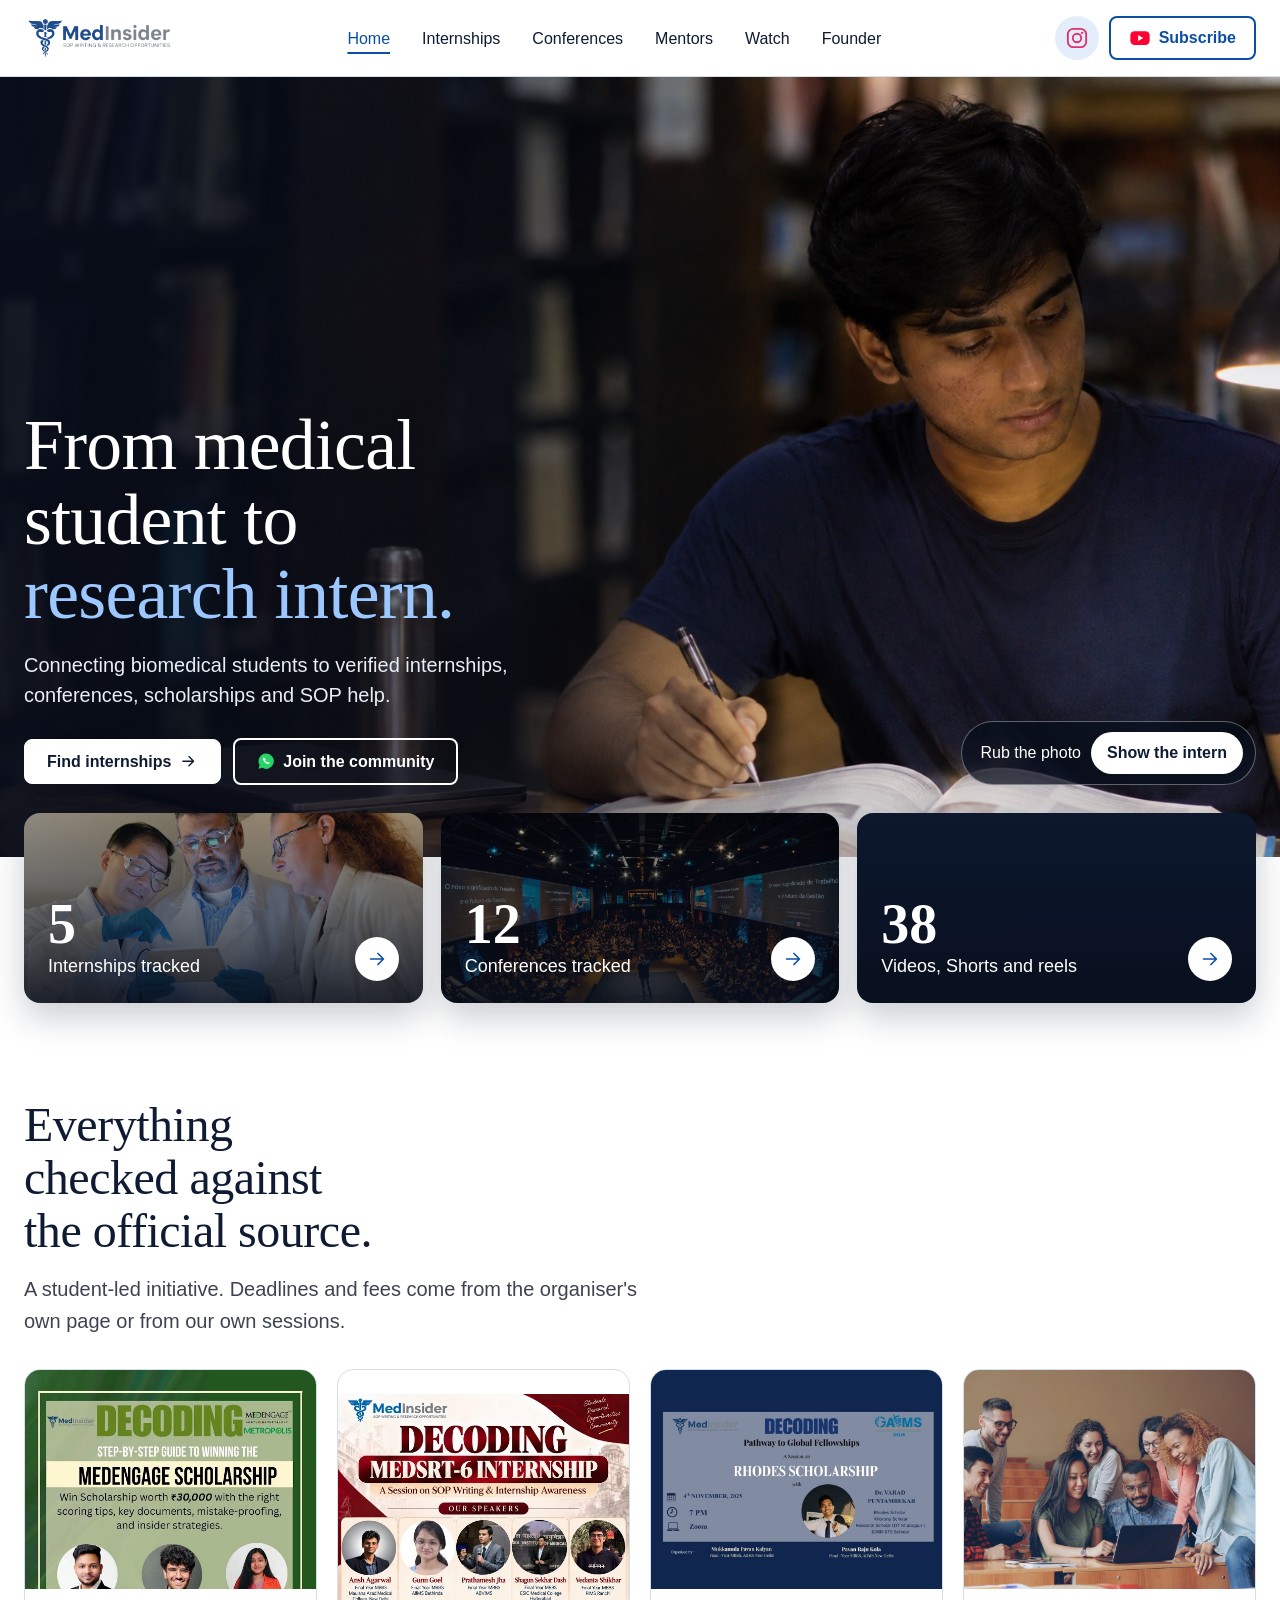
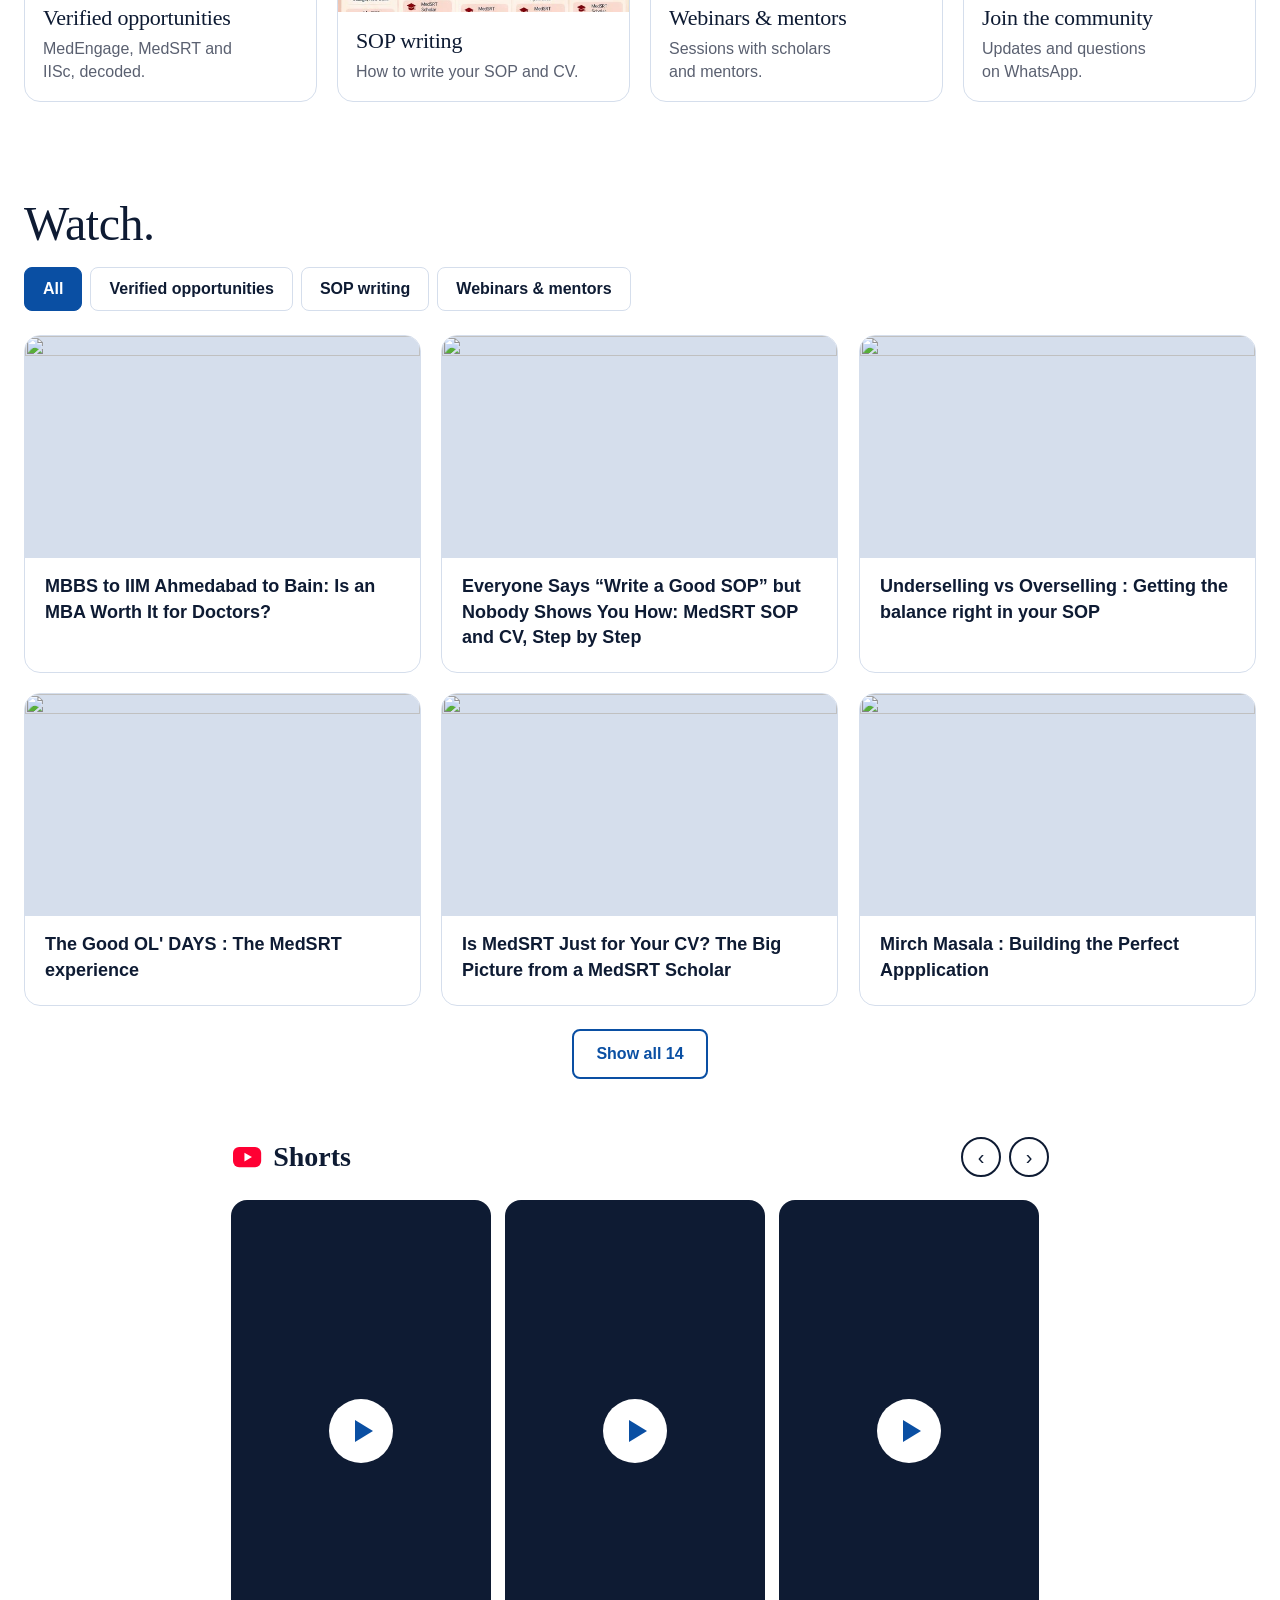
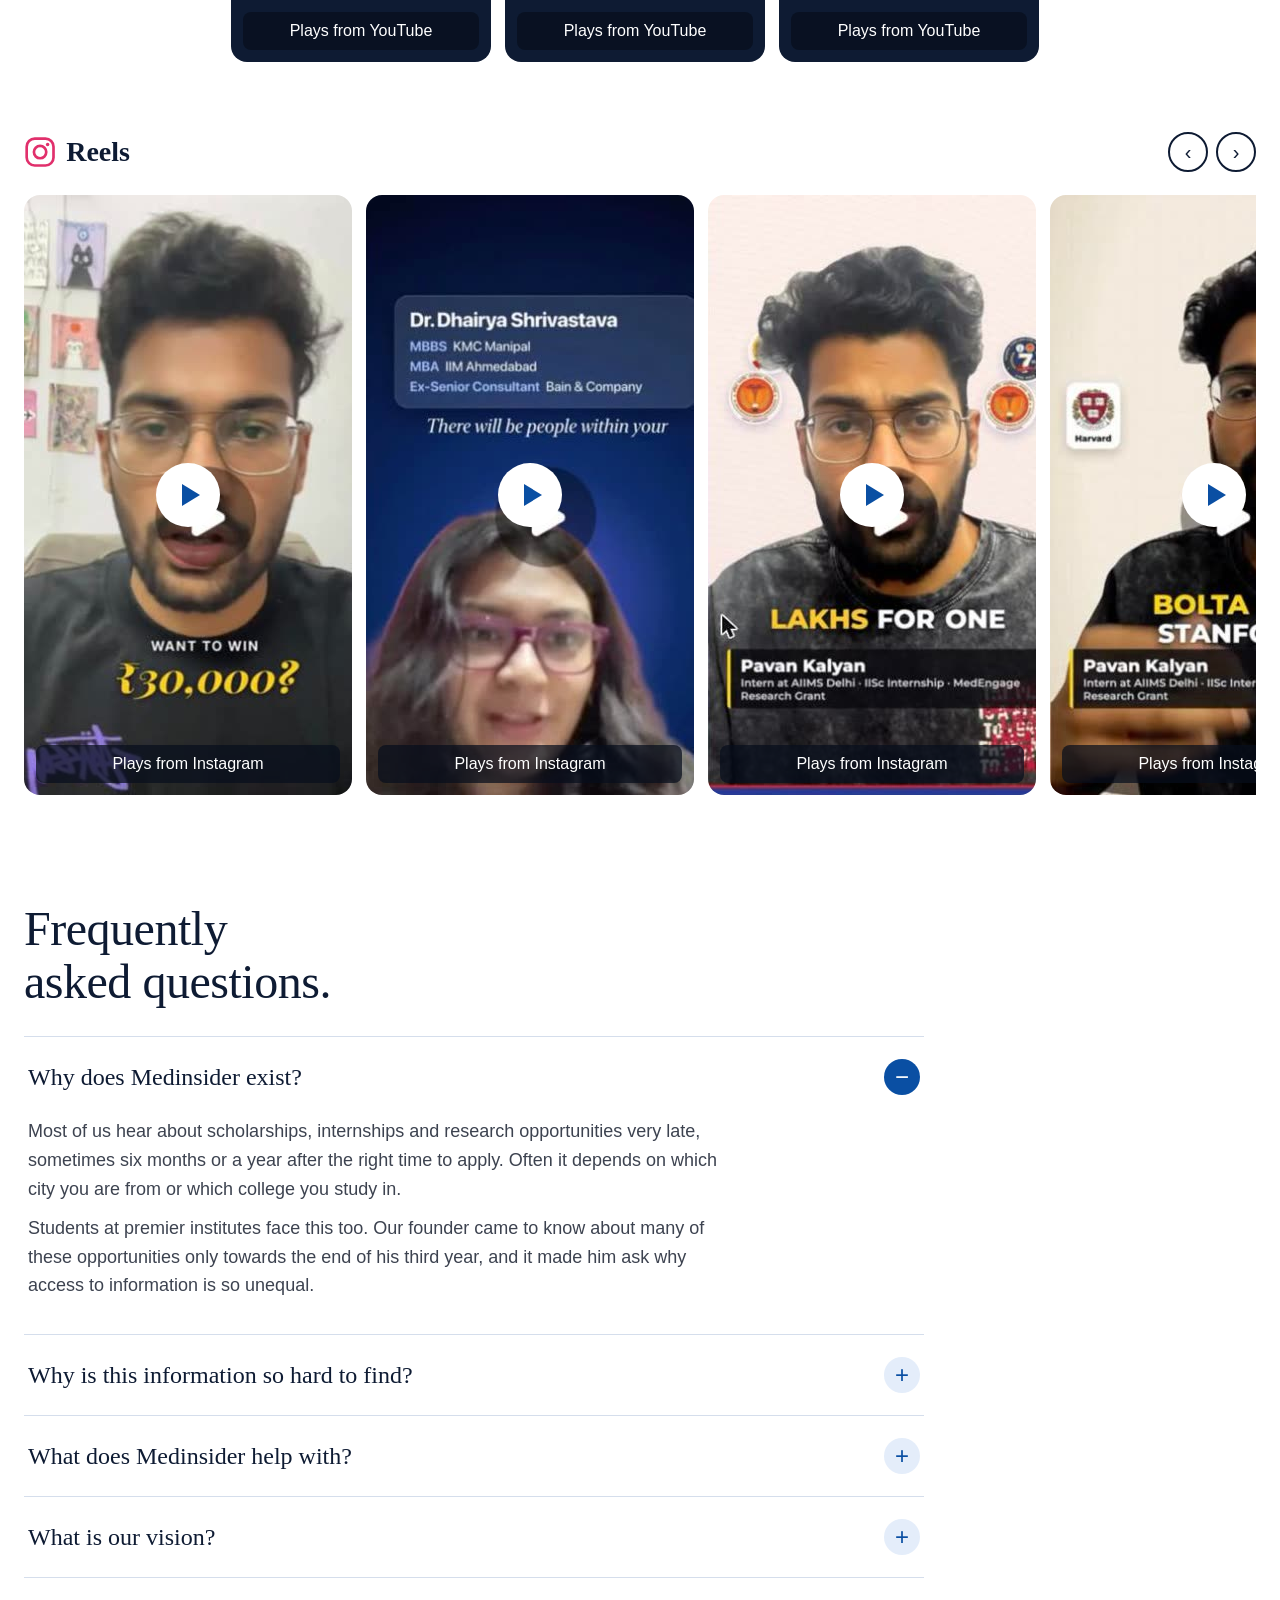
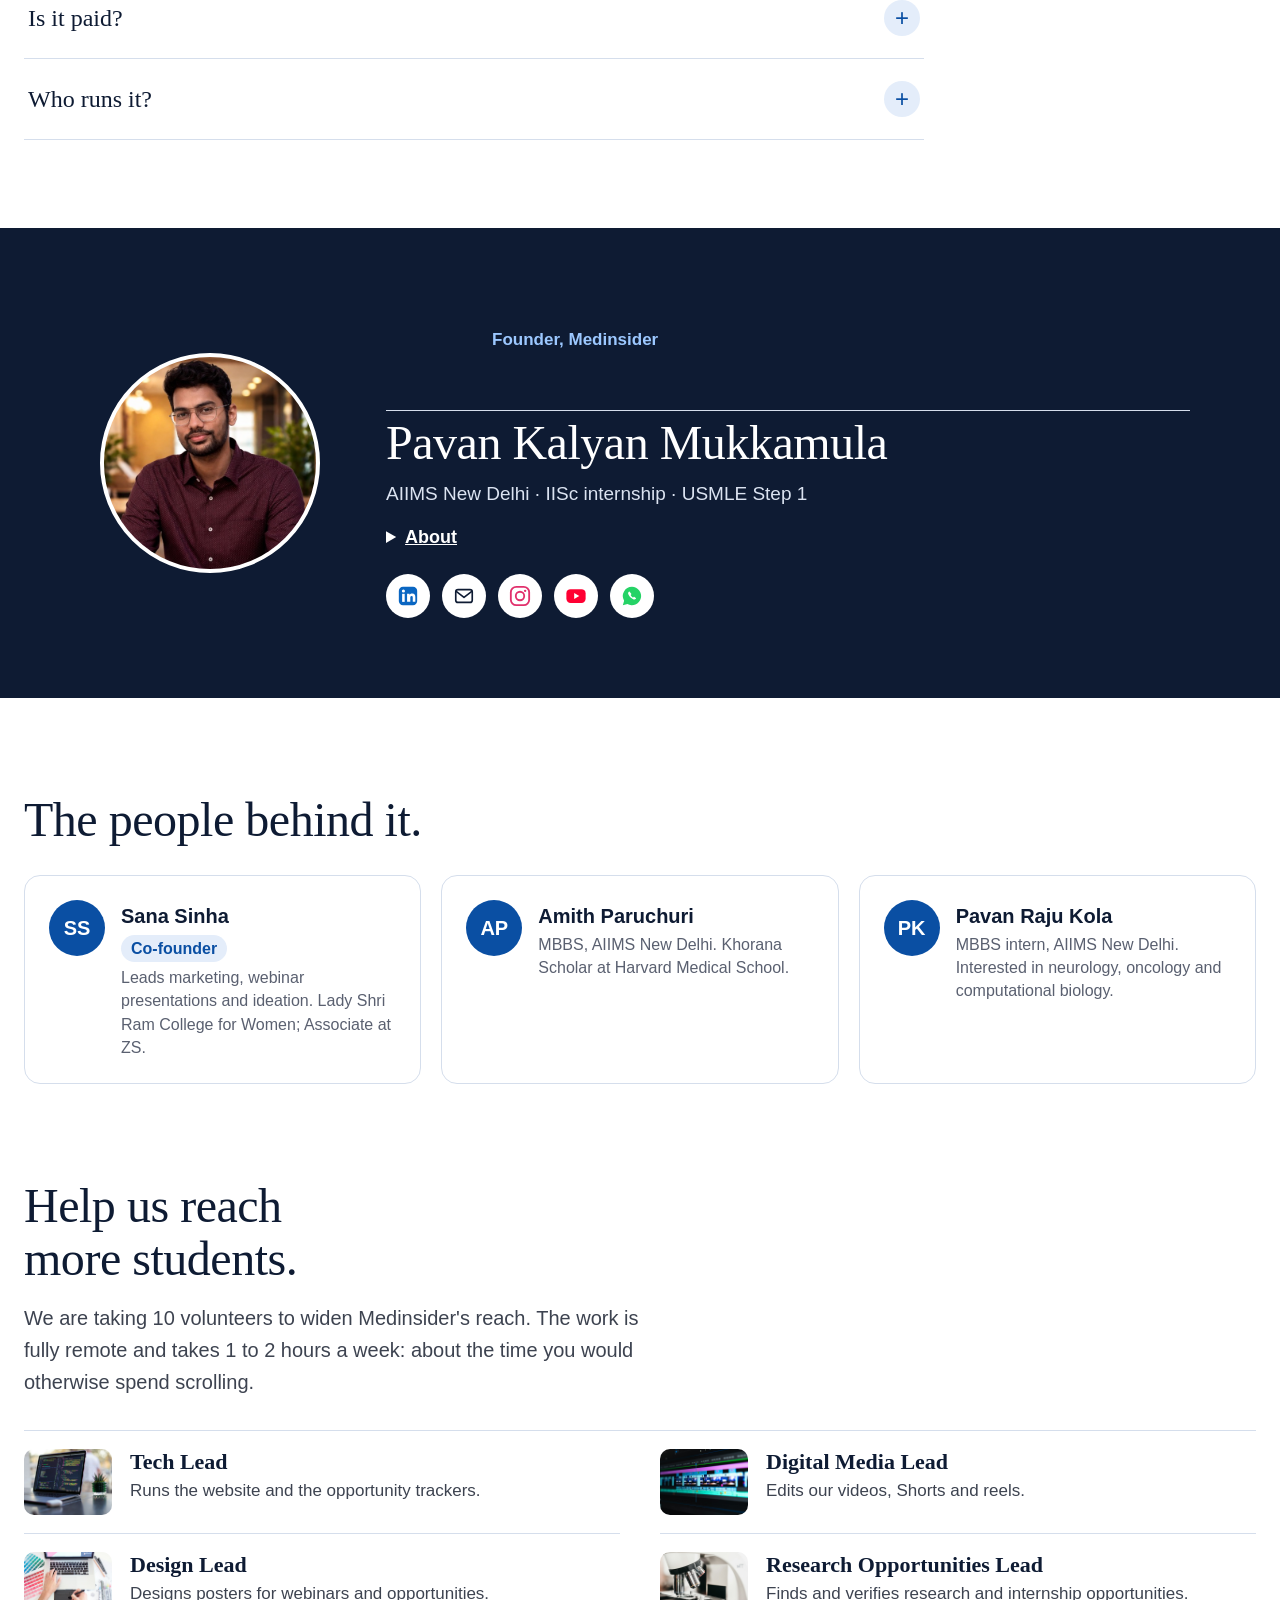
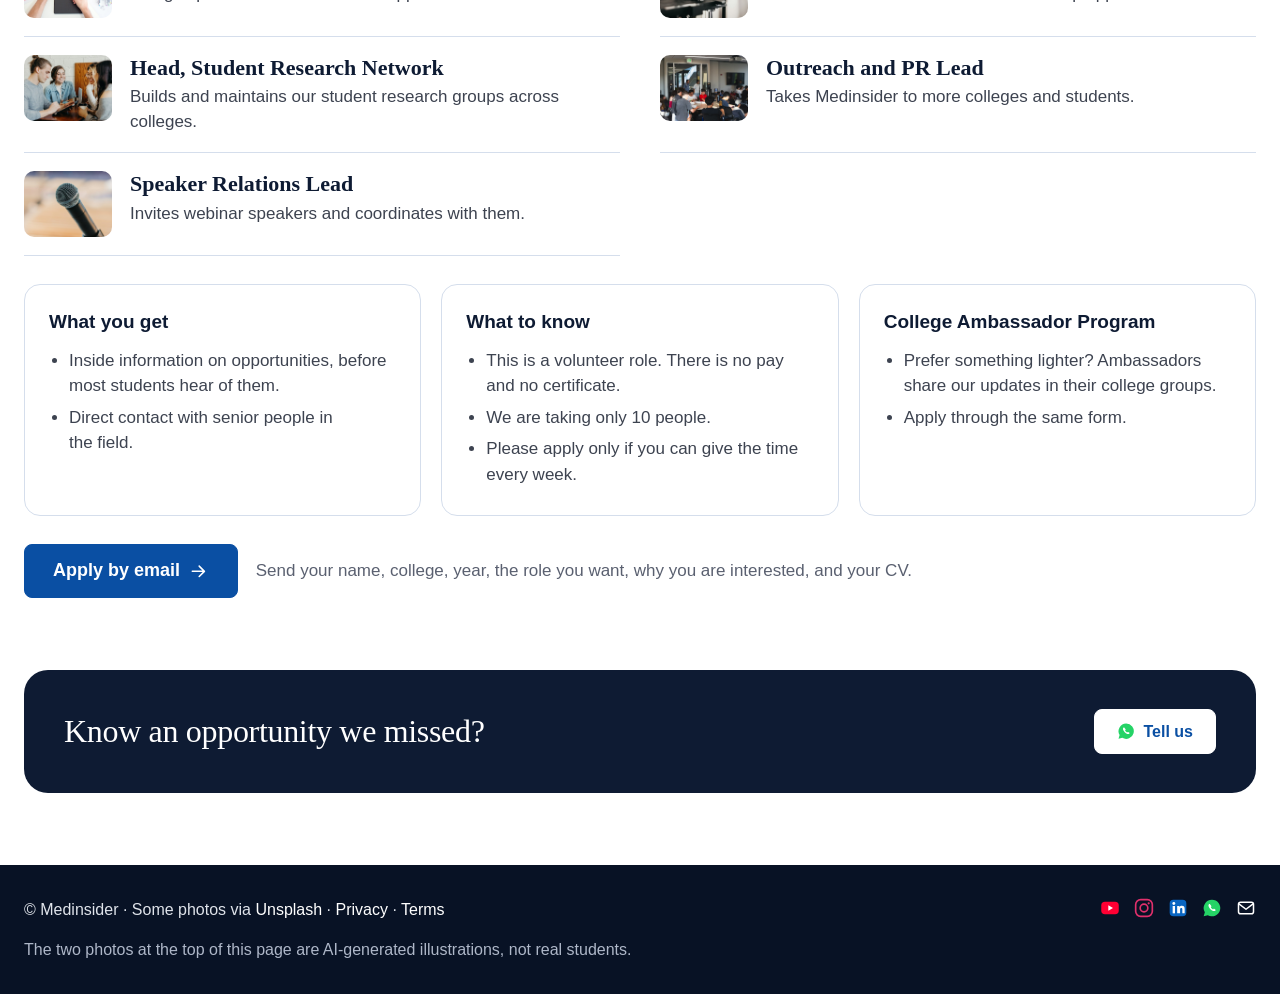
==== index.html @ 32e87e24 "Unslop pass, Instagram previews, interaction polish - Tracker cards lead with a calendar date block;" ====
<!doctype html>
<html lang="en">
<head>
<meta charset="utf-8">
<meta name="viewport" content="width=device-width, initial-scale=1">
<title>Medinsider – Connecting BioMedical Students to Opportunities</title>
<meta name="description" content="A student-led initiative guiding medical students through verified internships, research and scholarship updates, sample SOPs, webinars and mentorship.">
<meta http-equiv="Content-Security-Policy" content="default-src 'self'; script-src 'self' https://accounts.google.com/gsi/client; style-src 'self' 'unsafe-inline' https://fonts.googleapis.com https://accounts.google.com/gsi/style; font-src https://fonts.gstatic.com; img-src 'self' data: https://i.ytimg.com https://*.googleusercontent.com; connect-src 'self' https://script.google.com https://script.googleusercontent.com https://accounts.google.com/gsi/; frame-src https://www.youtube-nocookie.com https://www.instagram.com https://accounts.google.com/gsi/; form-action 'self' https://docs.google.com; base-uri 'self'; object-src 'none'">
<meta name="referrer" content="strict-origin-when-cross-origin">
<link rel="canonical" href="https://medinsiders.github.io/">
<meta property="og:type" content="website">
<meta property="og:site_name" content="Medinsider">
<meta property="og:title" content="Medinsider – Connecting BioMedical Students to Opportunities">
<meta property="og:description" content="A student-led initiative guiding medical students through verified internships, research and scholarship updates, sample SOPs, webinars and mentorship.">
<meta property="og:url" content="https://medinsiders.github.io/">
<meta property="og:image" content="https://medinsiders.github.io/img/og.jpg">
<meta name="twitter:card" content="summary_large_image">
<link rel="icon" type="image/png" href="favicon.png">
<link rel="preconnect" href="https://fonts.googleapis.com">
<link rel="preconnect" href="https://fonts.gstatic.com" crossorigin>
<link rel="stylesheet" href="https://fonts.googleapis.com/css2?family=Inter:wght@400;500;600;700&family=Source+Serif+4:wght@500;600&display=swap">
<link rel="stylesheet" href="base.css?v=41">
<style>
/* hero: full-width photo. The student photo is painted on a canvas; rubbing erases it and shows the intern photo underneath. */
.hero{position:relative;height:min(calc(100svh - 76px),780px);min-height:540px;overflow:hidden;background:#0e1b33 url(img/hero-intern.jpg?v=41) 80% 30%/cover;color:#fff;touch-action:pan-y}
.hero>img,.hero>canvas{position:absolute;inset:0;width:100%;height:100%;object-fit:cover;object-position:80% 30%;transition:opacity .6s}
.hero.done>canvas{opacity:0}
.hero::after{content:"";position:absolute;inset:0;pointer-events:none;background:linear-gradient(90deg,rgba(8,14,28,.86) 0%,rgba(8,14,28,.55) 38%,rgba(8,14,28,0) 66%)}
.hero .txt{position:absolute;z-index:2;left:max(24px,calc(50% - 626px));bottom:72px;max-width:600px;pointer-events:none}
.hero .txt a,.hero .txt button{pointer-events:auto}
.hero h1{font-size:clamp(40px,5.6vw,76px);line-height:1.04;font-weight:500;color:#fff;margin:0 0 18px}
.hero h1 .hl{color:var(--amber)}
.hero .sub{font-size:20px;line-height:1.5;color:#e9edf5;margin:0 0 28px;max-width:500px}
.cta{display:flex;gap:12px;flex-wrap:wrap;align-items:center}
.btn.gold{background:#fff;border-color:#fff;color:var(--ink)}
.btn.gold:hover{background:var(--tint);border-color:var(--tint)}
.btn.gold .ico{color:var(--ink)}
.btn.ghost{background:transparent;border:2px solid #fff;color:#fff}
.btn.ghost:hover{background:#fff;color:#0e1b33}
.btn.ghost .ico{color:#25d366}
.rubhint{position:absolute;z-index:2;right:max(24px,calc(50% - 626px));bottom:72px;display:flex;align-items:center;gap:10px;padding:10px 12px 10px 18px;border-radius:9999px;background:rgba(8,14,28,.72);border:1px solid rgba(255,255,255,.35);color:#fff;font-size:16px;font-weight:500}
.rubhint button{border:0;border-radius:9999px;background:#fff;color:#0e1b33;padding:8px 16px;font-size:16px;font-weight:600;cursor:pointer}
.rubhint button:hover{background:var(--amber)}

/* quick links: three numbered doors with a photo behind, pulled up over the hero */
.doors{position:relative;z-index:3;max-width:1300px;margin:-44px auto 0;padding:0 24px;display:grid;grid-template-columns:repeat(3,1fr);gap:18px}
.door{position:relative;display:flex;align-items:flex-end;gap:14px;min-height:190px;border-radius:16px;padding:22px 24px;color:#fff;overflow:hidden;box-shadow:0 14px 34px rgba(14,27,51,.22);background:linear-gradient(180deg,rgba(8,14,28,.25),rgba(8,14,28,.88)),var(--img) center/cover,var(--dark)}
.door:hover{text-decoration:none}
.door b{display:block;font-family:"Source Serif 4",Georgia,serif;font-size:56px;font-weight:600;line-height:1;color:#fff;font-variant-numeric:tabular-nums}
.door span{font-size:18px;font-weight:500;color:#fff}
.door .go{margin-left:auto;width:44px;height:44px;padding:11px;border-radius:50%;background:#fff;color:var(--blue);transition:transform .2s}
.door:hover .go{transform:translateX(4px)}

/* what you'll find */
.lede{max-width:640px;margin:-12px 0 32px;font-size:20px;color:var(--body)}
.topics{display:grid;grid-template-columns:repeat(4,1fr);gap:20px}
.topic{background:#fff;border:1px solid var(--line);border-radius:16px;display:flex;flex-direction:column-reverse;color:var(--ink);overflow:hidden}
.topic::after{content:"";display:block;aspect-ratio:4/3;background:var(--img) top center/cover}
.topic:hover{text-decoration:none;border-color:var(--blue)}
.topic h3{margin:0;padding:16px 18px 6px;font-size:22px;line-height:1.2;color:var(--ink)}
.topic p{order:-1;margin:0;padding:0 18px 18px;font-size:16px;line-height:1.45;color:var(--muted)}

/* watch */
.fnote{margin:-12px 0 20px;font-size:18px}
.fnote a{text-decoration:underline}
.sub2{display:flex;align-items:center;justify-content:space-between;gap:12px;margin:56px 0 16px}
.sub2 b{font-family:"Source Serif 4",Georgia,serif;font-size:28px;font-weight:600;color:var(--ink);display:flex;align-items:center;gap:10px}
.arrows{display:flex;gap:8px}
.arrows button{width:40px;height:40px;border-radius:50%;border:2px solid var(--ink);background:#fff;color:var(--ink);cursor:pointer;font-size:20px;line-height:1}
.arrows button:hover{background:var(--ink);color:#fff}
.grid{display:grid;grid-template-columns:repeat(auto-fill,minmax(300px,1fr));gap:20px}
.grid.cap .vid:nth-child(n+7){display:none}
.vid{background:#fff;border:1px solid var(--line);border-radius:16px;overflow:hidden;color:var(--ink);display:flex;flex-direction:column;animation:pop .45s ease both}
@keyframes pop{from{opacity:0;transform:scale(.97)}}
.vid:hover{text-decoration:none;border-color:var(--blue)}
.vid[hidden]{display:none!important}
.vid .th{position:relative;display:block}
.vid img{width:100%;aspect-ratio:16/9;object-fit:cover;display:block;background:var(--line)}
.vid .play{position:absolute;inset:0;display:grid;place-items:center;background:rgba(0,0,0,.3);opacity:0;transition:opacity .25s}
.vid .play i{width:56px;height:56px;border-radius:50%;background:#fff;display:grid;place-items:center}
.vid .play i::after{content:"";border-left:16px solid #000;border-block:10px solid transparent;margin-left:4px}
.vid:hover .play{opacity:1}
.vid .t{display:block;padding:16px 20px 22px;font-size:18px;font-weight:600;line-height:1.4}
.allbtn{display:block;margin:24px auto 0;background:transparent;border:2px solid var(--blue);border-radius:8px;padding:10px 22px;font-size:16px;font-weight:600;color:var(--blue);cursor:pointer}
.allbtn:hover{background:var(--blue);color:#fff}
.reels{display:flex;gap:14px;overflow-x:auto;scroll-snap-type:x mandatory;padding:4px 2px 12px;scrollbar-width:none}
.reels::-webkit-scrollbar{display:none}
.reels>*{flex:0 0 min(328px,80vw);height:600px;border:0;border-radius:16px;background:var(--tile);scroll-snap-align:start}
.embed{position:relative;cursor:pointer;background:var(--dark) center/cover no-repeat;color:#fff;display:grid;place-items:center;padding:0}
#reels-track .embed{background:var(--blue)}
.embed .pl{width:64px;height:64px;border-radius:50%;background:#fff;display:grid;place-items:center}
.embed .pl::after{content:"";border-left:18px solid var(--blue);border-block:11px solid transparent;margin-left:5px}
.embed .lb{position:absolute;left:12px;right:12px;bottom:12px;padding:6px 10px;border-radius:8px;background:rgba(8,14,28,.72);font-size:16px;text-align:center}
.embed:hover .pl,.embed:focus-visible .pl{transform:scale(1.06)}
.shortswrap{max-width:818px;margin:0 auto}
#shorts-track{--sw:min(260px,64vw);align-items:flex-start}
#shorts-track>*{flex:0 0 var(--sw);width:var(--sw);height:calc(var(--sw)*1.7778)}
.reels>[hidden]{display:none}

/* founder: dark band with a light that follows the cursor */
.band{position:relative;margin-top:88px;background:var(--dark);color:#fff;padding:80px 24px;overflow:hidden}
.founder{position:relative;max-width:1100px;margin:0 auto;display:grid;grid-template-columns:240px 1fr;gap:56px;align-items:center}
.avatar{position:relative;width:220px;height:220px;margin:auto;border-radius:50%;background:#fff;border:4px solid #fff}
.avatar b,.avatar img{position:absolute;inset:0;width:100%;height:100%;border-radius:50%;object-fit:cover}
.avatar img{object-position:50% 12%}
.avatar b{display:grid;place-items:center;font-size:56px;font-weight:600;color:var(--ink)}
.founder .role{font-size:17px;font-weight:600;color:var(--amber);margin:0 0 6px}
.founder h3{font-size:clamp(32px,4.4vw,48px);line-height:1.08;color:#fff;margin:0 0 10px}
.founder .tag{font-size:19px;color:#dbe3f1;margin:0 0 14px}
.founder details{margin:0 0 22px;font-size:18px;line-height:1.6;color:#e9edf5}
.founder summary{cursor:pointer;color:#fff;font-weight:600;font-size:18px;text-decoration:underline}
.founder .links{display:flex;gap:12px;flex-wrap:wrap}
.founder .soc{background:#fff}

/* FAQ */
.faq{max-width:900px}
.faq details{border-bottom:1px solid var(--line)}
.faq details:first-of-type{border-top:1px solid var(--line)}
.faq summary{list-style:none;cursor:pointer;display:flex;justify-content:space-between;align-items:center;gap:16px;padding:22px 4px;font-family:"Source Serif 4",Georgia,serif;font-size:24px;font-weight:500;line-height:1.25;color:var(--ink)}
.faq summary::-webkit-details-marker{display:none}
.faq summary::after{content:"+";flex:none;width:36px;height:36px;border-radius:50%;background:var(--tint);color:var(--blue);display:grid;place-items:center;font-family:Inter,sans-serif;font-size:24px;font-weight:500;transition:transform .2s}
.faq details[open] summary::after{content:"\2212";background:var(--blue);color:#fff}
.faq summary:hover{color:var(--blue)}
.faq .a{padding:0 4px 24px;max-width:720px}
.faq .a p{margin:0 0 10px}
.faq .a ul{margin:0;padding-left:22px}
.faq .a li{margin-bottom:6px}

/* core team */
.team{display:grid;grid-template-columns:repeat(3,1fr);gap:20px}
.mate{background:#fff;border:1px solid var(--line);border-radius:16px;padding:24px;display:flex;gap:16px;align-items:flex-start}
.mate i{flex:none;width:56px;height:56px;border-radius:50%;background:var(--blue);color:#fff;display:grid;place-items:center;font-style:normal;font-weight:700;font-size:20px}
.mate b{display:block;font-size:20px;color:var(--ink);line-height:1.25}
.mate span{display:block;margin-top:4px;font-size:16px;line-height:1.45;color:var(--muted)}

.mate em{display:inline-block;margin-top:6px;padding:2px 10px;border-radius:9999px;background:var(--tint);color:var(--blue);font-style:normal;font-size:16px;font-weight:600}

/* recruiting: a plain two-column list of roles */
.roles{display:grid;grid-template-columns:1fr 1fr;gap:0 40px;border-top:1px solid var(--line)}
.role{display:grid;grid-template-columns:88px 1fr;grid-template-rows:auto 1fr;column-gap:18px;align-items:start;padding:18px 0;border-bottom:1px solid var(--line)}
.role::before{content:"";grid-row:1/3;width:88px;height:66px;border-radius:10px;background:var(--img) center/cover,var(--tile)}
.role b{font-family:"Source Serif 4",Georgia,serif;font-size:22px;font-weight:600;line-height:1.2;color:var(--ink)}
.role span{font-size:17px;line-height:1.45;color:var(--body);margin-top:4px}
.terms{display:grid;grid-template-columns:repeat(3,1fr);gap:20px;margin-top:28px}
.terms>div{border:1px solid var(--line);border-radius:16px;padding:22px 24px}
.terms b{display:block;margin-bottom:10px;font-size:19px;color:var(--ink)}
.terms ul{margin:0;padding-left:20px;font-size:17px;line-height:1.5}
.terms li{margin-bottom:6px}
.applyrow{display:flex;align-items:center;gap:18px;flex-wrap:wrap;margin:28px 0 0}
.applyrow span{font-size:17px;color:var(--muted)}
.applyrow .btn{padding:15px 28px;font-size:18px}

/* closing call */
.ask{max-width:1300px;margin:72px auto 0;padding:0 24px}
footer .fi{display:flex;gap:14px;align-items:center}
footer .fi .ico{width:20px;height:20px}
footer .fi a:hover{opacity:.7}
footer small{display:block;max-width:1300px;margin:14px auto 0;font-size:16px;color:#aeb7c8}

@media (max-width:900px){
  .hero{height:min(calc(100svh - 60px),720px)}
  .hero>img,.hero>canvas{object-position:78% 30%}
  .hero::after{background:linear-gradient(180deg,rgba(8,14,28,0) 30%,rgba(8,14,28,.9) 72%)}
  .hero .txt{left:18px;right:18px;bottom:64px}
  .hero .sub{font-size:18px;margin-bottom:20px}
  .rubhint{right:auto;left:18px;top:18px;bottom:auto}
  .doors{grid-template-columns:1fr;gap:12px;margin-top:-36px;padding:0 18px}
  .door{min-height:120px;padding:16px 18px}.door b{font-size:40px}
  .topics{grid-template-columns:1fr 1fr;gap:14px}.topic h3{font-size:18px;padding:12px 12px 4px}.topic p{padding:0 12px 14px}
  .band{padding:56px 18px;margin-top:64px}
  .faq summary{font-size:20px;padding:18px 2px}
  .team{grid-template-columns:1fr;gap:12px}
  .roles{grid-template-columns:1fr}.role{grid-template-columns:72px 1fr}.role::before{width:72px;height:56px}.role b{font-size:19px}.terms{grid-template-columns:1fr;gap:12px}
  .founder{grid-template-columns:1fr;gap:28px;text-align:center}
  .founder .links{justify-content:center}
  .ask{padding:0 18px}
}
</style>
<script type="application/ld+json">{"@context": "https://schema.org", "@type": "Organization", "name": "Medinsider", "url": "https://medinsiders.github.io/", "logo": "https://medinsiders.github.io/logo.png", "description": "A student-led initiative guiding medical students through verified internships, research and scholarship updates, sample SOPs, webinars and mentorship.", "founder": {"@type": "Person", "name": "Pavan Kalyan Mukkamula"}, "sameAs": ["https://www.youtube.com/@Medinsider2025", "https://www.instagram.com/medinsider.pavan/"]}</script>
</head>
<body>
<nav class="nav"><div class="in">
  <a href="./" aria-label="Medinsider home"><span class="logo" role="img" aria-label="Medinsider"></span></a>
  <ul><li class="opt"><a href="./" aria-current="page">Home</a></li><li><a href="internships.html">Internships</a></li><li><a href="conferences.html">Conferences</a></li><li><a href="mentors.html">Mentors</a></li><li class="opt"><a href="#watch">Watch</a></li><li class="opt"><a href="#founder">Founder</a></li></ul>
  <span class="act"><a class="soc" href="https://www.instagram.com/medinsider.pavan/" target="_blank" rel="noopener" aria-label="Instagram"><svg class="ico ig"><use href="#ig"/></svg></a><a class="btn" href="https://www.youtube.com/@Medinsider2025?sub_confirmation=1" target="_blank" rel="noopener" aria-label="Subscribe on YouTube"><svg class="ico"><use href="#yt"/></svg>Subscribe</a></span>
</div></nav>

<header class="hero" id="hero">
  <img src="img/hero-student.jpg?v=41" alt="A medical student studying in a library. Rubbing the photo shows the same student working as a research intern in a lab." width="1672" height="941">
  <canvas id="rub" aria-hidden="true"></canvas>
  <div class="txt">
    <h1>From medical student to <span class="hl">research intern.</span></h1>
    <p class="sub">Connecting biomedical students to verified internships, conferences, scholarships and SOP help.</p>
    <div class="cta">
      <a class="btn gold" href="internships.html">Find internships<svg class="ico"><use href="#arrow"/></svg></a>
      <a class="btn ghost" href="https://chat.whatsapp.com/HIcrRCOnMXx1Umobu8Nfl6" target="_blank" rel="noopener"><svg class="ico"><use href="#wa"/></svg>Join the community</a>
    </div>
  </div>
  <div class="rubhint"><span>Rub the photo</span><button id="rubbtn" aria-pressed="false">Show the intern</button></div>
</header>

<div class="doors">
  <a class="door" href="internships.html" style="--img:url(img/intern.jpg)"><span><b id="n-int">·</b><span>Internships tracked</span></span><svg class="ico go"><use href="#arrow"/></svg></a>
  <a class="door" href="conferences.html" style="--img:url(img/conf.jpg)"><span><b id="n-conf">·</b><span>Conferences tracked</span></span><svg class="ico go"><use href="#arrow"/></svg></a>
  <a class="door" href="#watch" style="--img:url(https://i.ytimg.com/vi/iguTtv4-fxc/hqdefault.jpg)"><span><b id="n-vid">·</b><span>Videos, Shorts and reels</span></span><svg class="ico go"><use href="#arrow"/></svg></a>
</div>

<main class="wrap">
  <section id="find">
    <h2>Everything checked against the official source.</h2>
    <p class="lede">A student-led initiative. Deadlines and fees come from the organiser's own page or from our own sessions.</p>
    <div class="topics">
      <a class="topic" href="#watch" data-f="opp" style="--img:url(img/opp.jpg?v=25)"><p>MedEngage, MedSRT and IISc, decoded.</p><h3>Verified opportunities</h3></a>
      <a class="topic" href="#watch" data-f="sop" style="--img:url(img/sop.jpg?v=25)"><p>How to write your SOP and CV.</p><h3>SOP writing</h3></a>
      <a class="topic" href="#watch" data-f="web" style="--img:url(img/web.jpg?v=25)"><p>Sessions with scholars and mentors.</p><h3>Webinars &amp; mentors</h3></a>
      <a class="topic" href="https://chat.whatsapp.com/HIcrRCOnMXx1Umobu8Nfl6" target="_blank" rel="noopener" style="--img:url(img/collab.jpg)"><p>Updates and questions on WhatsApp.</p><h3>Join the community</h3></a>
    </div>
  </section>

  <section id="watch">
    <h2 id="vh">Watch.</h2>
    <p class="fnote" id="fnote"></p>
    <div class="chips" id="chips" role="group" aria-label="Filter"></div>
    <div class="grid cap" id="grid"></div>
    <button class="allbtn" id="more">Show all</button>

    <div class="shortswrap">
      <div class="sub2"><b><svg class="ico yt"><use href="#yt"/></svg>Shorts</b><div class="arrows"><button id="sl" aria-label="Previous Shorts">&#8249;</button><button id="sr" aria-label="Next Shorts">&#8250;</button></div></div>
      <div class="reels" id="shorts-track"></div>
    </div>

    <div class="sub2"><b><svg class="ico ig"><use href="#ig"/></svg>Reels</b><div class="arrows"><button id="rl" aria-label="Previous reels">&#8249;</button><button id="rr" aria-label="Next reels">&#8250;</button></div></div>
    <div class="reels" id="reels-track"></div>
  </section>

  <section id="faq" class="faq">
    <h2>Frequently asked questions.</h2>
    <details open><summary>Why does Medinsider exist?</summary><div class="a"><p>Most of us hear about scholarships, internships and research opportunities very late, sometimes six months or a year after the right time to apply. Often it depends on which city you are from or which college you study in.</p><p>Students at premier institutes face this too. Our founder came to know about many of these opportunities only towards the end of his third year, and it made him ask why access to information is so unequal.</p></div></details>
    <details><summary>Why is this information so hard to find?</summary><div class="a"><p>Many government and private scholarships do not invest in outreach or awareness. So the information moves around in small closed groups instead of reaching every deserving student.</p><p>Social media is full of "How to get into XYZ institute" videos, but it rarely explains the bigger picture of research, innovation and healthcare entrepreneurship.</p></div></details>
    <details><summary>What does Medinsider help with?</summary><div class="a"><p>We break down each opportunity, and we run webinars on the things students are usually unsure about:</p><ul><li>How to write a strong Statement of Purpose</li><li>How to structure an effective CV</li><li>What selectors actually look for in an application</li></ul><p>None of this is taught in our curriculum. We are usually told only to study well, prepare for exams and rely on coaching platforms.</p></div></details>
    <details><summary>What is our vision?</summary><div class="a"><p>India needs more healthcare researchers, innovators and entrepreneurs. We believe everyone deserves equal access to opportunities, whatever their:</p><ul><li>College</li><li>City</li><li>Background</li><li>Year of study</li></ul><p>Our goal is to democratise access to information, so that students can make informed decisions early instead of discovering opportunities too late.</p></div></details>
    <details><summary>Is it paid?</summary><div class="a"><p>No. Everything here is free. Share it with your friends.</p></div></details>
    <details><summary>Who runs it?</summary><div class="a"><p>Medinsider is student-led. It was founded by <a href="#founder">Pavan Kalyan Mukkamula</a>, a final-year MBBS student at AIIMS New Delhi, with co-founder Sana Sinha, and is run with a <a href="#team">core team</a>.</p></div></details>
  </section>
</main>

<div class="band" id="founder">

        <div class="founder">
      <div class="avatar"><b>PK</b><img src="founder.jpg" alt="Pavan Kalyan Mukkamula"></div>
      <div>
        <p class="role">Founder, Medinsider</p>
        <h3>Pavan Kalyan Mukkamula</h3>
        <p class="tag">AIIMS New Delhi · IISc internship · USMLE Step 1</p>
        <details><summary>About</summary><p>I am an MBBS student at AIIMS New Delhi with a strong interest in biomedical engineering, AI, and technology in healthcare. I am passionate about developing innovative, tech-driven solutions to improve patient care and clinical outcomes. Currently exploring ways to integrate AI and digital health tools into practical healthcare applications. Aspiring to launch my own startup at the intersection of medicine and technology.</p></details>
        <div class="links">
          <a class="soc" href="https://www.linkedin.com/in/mukkamula-pavan-kalyan-8583682a3/" target="_blank" rel="noopener" aria-label="Pavan on LinkedIn"><svg class="ico li"><use href="#li"/></svg></a><a class="soc" href="mailto:pk10171721@gmail.com" aria-label="Email Pavan"><svg class="ico ml"><use href="#mail"/></svg></a>
          <a class="soc" href="https://www.instagram.com/medinsider.pavan/" target="_blank" rel="noopener" aria-label="Instagram"><svg class="ico ig"><use href="#ig"/></svg></a>
          <a class="soc" href="https://www.youtube.com/@Medinsider2025" target="_blank" rel="noopener" aria-label="YouTube"><svg class="ico yt"><use href="#yt"/></svg></a>
          <a class="soc" href="https://chat.whatsapp.com/HIcrRCOnMXx1Umobu8Nfl6" target="_blank" rel="noopener" aria-label="WhatsApp community"><svg class="ico wa"><use href="#wa"/></svg></a>
        </div>
      </div>
    </div>
  </div>

<div class="wrap"><section id="team">
  <h2>The people behind it.</h2>
  <div class="team">
    <div class="mate"><i aria-hidden="true">SS</i><span><b>Sana Sinha</b><em>Co-founder</em><span>Leads marketing, webinar presentations and ideation. Lady Shri Ram College for Women; Associate at ZS.</span></span></div>
    <div class="mate"><i aria-hidden="true">AP</i><span><b>Amith Paruchuri</b><span>MBBS, AIIMS New Delhi. Khorana Scholar at Harvard Medical School.</span></span></div>
    <div class="mate"><i aria-hidden="true">PK</i><span><b>Pavan Raju Kola</b><span>MBBS intern, AIIMS New Delhi. Interested in neurology, oncology and computational biology.</span></span></div>
  </div>
</section>

<section id="join">
  <h2>Help us reach more students.</h2>
  <p class="lede">We are taking 10 volunteers to widen Medinsider's reach. The work is fully remote and takes 1 to 2 hours a week: about the time you would otherwise spend scrolling.</p>
  <div class="roles">
    <div class="role" style="--img:url(img/role-tech.jpg)"><b>Tech Lead</b><span>Runs the website and the opportunity trackers.</span></div>
    <div class="role" style="--img:url(img/role-media.jpg)"><b>Digital Media Lead</b><span>Edits our videos, Shorts and reels.</span></div>
    <div class="role" style="--img:url(img/role-design.jpg)"><b>Design Lead</b><span>Designs posters for webinars and opportunities.</span></div>
    <div class="role" style="--img:url(img/role-opps.jpg)"><b>Research Opportunities Lead</b><span>Finds and verifies research and internship opportunities.</span></div>
    <div class="role" style="--img:url(img/role-network.jpg)"><b>Head, Student Research Network</b><span>Builds and maintains our student research groups across colleges.</span></div>
    <div class="role" style="--img:url(img/role-pr.jpg)"><b>Outreach and PR Lead</b><span>Takes Medinsider to more colleges and students.</span></div>
    <div class="role" style="--img:url(img/role-speaker.jpg)"><b>Speaker Relations Lead</b><span>Invites webinar speakers and coordinates with them.</span></div>
  </div>
  <div class="terms">
    <div><b>What you get</b><ul><li>Inside information on opportunities, before most students hear of them.</li><li>Direct contact with senior people in the field.</li></ul></div>
    <div><b>What to know</b><ul><li>This is a volunteer role. There is no pay and no certificate.</li><li>We are taking only 10 people.</li><li>Please apply only if you can give the time every week.</li></ul></div>
    <div><b>College Ambassador Program</b><ul><li>Prefer something lighter? Ambassadors share our updates in their college groups.</li><li>Apply through the same form.</li></ul></div>
  </div>
  <p class="applyrow"><a class="btn" id="apply" href="mailto:pk10171721@gmail.com?subject=Joining%20the%20Medinsider%20team">Apply by email<svg class="ico"><use href="#arrow"/></svg></a><span>Send your name, college, year, the role you want, why you are interested, and your CV.</span></p>
</section></div>

<div class="ask"><div class="cta-card"><b>Know an opportunity we missed?</b><a class="btn" href="https://chat.whatsapp.com/HIcrRCOnMXx1Umobu8Nfl6" target="_blank" rel="noopener"><svg class="ico"><use href="#wa"/></svg>Tell us</a></div></div>

<footer><div class="in"><span>© Medinsider · Some photos via <a href="https://unsplash.com" target="_blank" rel="noopener">Unsplash</a> · <a href="privacy.html">Privacy</a> · <a href="terms.html">Terms</a></span><span class="fi"><a href="https://www.youtube.com/@Medinsider2025" target="_blank" rel="noopener" aria-label="YouTube"><svg class="ico yt"><use href="#yt"/></svg></a><a href="https://www.instagram.com/medinsider.pavan/" target="_blank" rel="noopener" aria-label="Instagram"><svg class="ico ig"><use href="#ig"/></svg></a><a href="https://www.linkedin.com/in/mukkamula-pavan-kalyan-8583682a3/" target="_blank" rel="noopener" aria-label="LinkedIn"><svg class="ico li"><use href="#li"/></svg></a><a href="https://chat.whatsapp.com/HIcrRCOnMXx1Umobu8Nfl6" target="_blank" rel="noopener" aria-label="WhatsApp"><svg class="ico wa"><use href="#wa"/></svg></a><a href="mailto:pk10171721@gmail.com" aria-label="Email"><svg class="ico ml"><use href="#mail"/></svg></a></span></div><small>The two photos at the top of this page are AI-generated illustrations, not real students.</small></footer>

<script src="sprite.js?v=41"></script>
<script src="data.js?v=41"></script>
<script src="home.js?v=41"></script>
</body>
</html>
---- base.css ----
/* Shared styles for Medinsider (redesign 17 Nov 2026, after studying Mayo, Harvard, Stanford, Cleveland Clinic, UWorld, AMBOSS, GHC): white nav, serif headlines, full-width photo hero, deep navy bands, blue and white only (the --amber token is now a light blue for text on dark areas). Body 18px, nothing under 16px.
   shortcut: the later 'layer' block overrides older rules above it instead of one clean sheet; merge them when the tracker pages are redesigned. */
:root{color-scheme:light;--bg:#fff;--tile:#f3f4f6;--ink:#0e1b33;--body:#3d4350;--muted:#5a6070;--navy:#0e1b33;--line:#d5deec;--dark:#0e1b33;--blue:#0a4fa3;--link:#0a4fa3;--steel:#8a93a3;--tint:#e4edfa;--amber:#9cc8ff;
--sh:none;--sh2:none;
--ok:#05603a;--okbg:#d1fadf;--warn:#93370d;--warnbg:#fef0c7;--bad:#344054;--badbg:#e4e7ec}
*{box-sizing:border-box}
html{scroll-behavior:smooth;-webkit-text-size-adjust:100%;scroll-padding-top:84px}
body{margin:0;background:var(--bg);color:var(--body);font-family:-apple-system,BlinkMacSystemFont,"SF Pro Text",Inter,"Helvetica Neue",Arial,sans-serif;font-size:17px;line-height:1.47;letter-spacing:-.022em;-webkit-font-smoothing:antialiased;overflow-x:hidden}
h1,h2,h3{font-family:-apple-system,BlinkMacSystemFont,"SF Pro Display",Inter,"Helvetica Neue",Arial,sans-serif;font-weight:600;letter-spacing:0}
a{color:var(--link);text-decoration:none}
a:hover{text-decoration:underline}
button{font:inherit;color:inherit}
.wrap{max-width:1068px;margin:0 auto;padding:0 22px}
h2{font-size:clamp(32px,4.4vw,48px);line-height:1.08;letter-spacing:-.003em;color:var(--ink);margin:0 0 28px}
section{padding-top:90px}
.gt{color:inherit}

/* icons */
.ico{display:inline-block;width:1.15em;height:1.15em;vertical-align:-.2em;flex:none}
.line{fill:none;stroke:currentColor;stroke-width:1.8;stroke-linecap:round;stroke-linejoin:round}
.ml{color:var(--ink)}
.yt{color:#ff0033}.ig{color:#e1306c}.li{color:#0a66c2}.wa{color:#25d366}
.soc{width:44px;height:44px;border-radius:50%;background:var(--tile);border:0;display:grid;place-items:center;transition:transform .2s}
.soc:hover{transform:translateY(-3px);text-decoration:none}
.soc .ico{width:22px;height:22px}

/* logo: transparent cut-out of the original logo */
.logo{display:block;background:url(logo.png) no-repeat center/contain;aspect-ratio:1903/569}

/* flat nav */
.nav{position:sticky;top:0;z-index:30;background:rgba(255,255,255,.8);-webkit-backdrop-filter:saturate(180%) blur(20px);backdrop-filter:saturate(180%) blur(20px);border-bottom:1px solid #e6e6e8}
.nav .in{max-width:1068px;margin:0 auto;height:52px;display:flex;align-items:center;justify-content:space-between;gap:20px;padding:0 24px}
.nav .logo{width:104px}
.nav ul{display:flex;gap:34px;margin:0;padding:0;list-style:none}
.nav ul a{color:rgba(0,0,0,.8);font-weight:400;font-size:12px;letter-spacing:-.01em;position:relative;padding:6px 0}
.nav ul a:hover{text-decoration:none;color:var(--ink)}
.nav ul a[aria-current]{color:var(--ink)}
.nav .btn{padding:4px 11px;font-size:12px;line-height:1.33;letter-spacing:-.01em}.nav .btn .ico{display:none}

/* buttons: square, black */
.btn{display:inline-flex;align-items:center;gap:8px;background:var(--blue);color:#fff;padding:11px 22px;border-radius:9999px;font-size:17px;font-weight:400;letter-spacing:-.022em;line-height:1.18;border:1px solid var(--blue);cursor:pointer;transition:background .2s,color .2s}
.btn:hover{text-decoration:none;background:#0077ed}
.btn .ico{color:#fff}
.btn.light{background:var(--blue);color:#fff;border-color:var(--blue)}
.btn.light:hover{background:#0077ed}
.btn.light .ico{color:#fff}
.btn.line{background:transparent;color:var(--blue);border-color:var(--blue)}
.btn.line:hover{background:var(--blue);color:#fff}
.btn.line .ico{color:var(--blue)}.btn.line:hover .ico{color:#fff}
.more{font-size:17px;font-weight:400;color:var(--link)}
.more::after{content:" \203A"}

/* chips: grey tabs */
.chips{display:flex;gap:8px;flex-wrap:wrap;margin:0 0 24px}
.chip{border:1px solid transparent;background:transparent;border-radius:9999px;padding:8px 18px;font-size:17px;font-weight:500;letter-spacing:-.022em;color:var(--ink);cursor:pointer;transition:background .2s}
.chip:hover{background:var(--tile)}
.chip[aria-pressed=true]{background:#fff;border-color:var(--steel)}

/* tracker pages */
.thead{margin-top:28px;border-radius:16px;padding:56px 44px 0;display:flex;flex-direction:column;align-items:center;gap:28px;background:var(--tile);overflow:hidden;text-align:center}
.thead::after{content:"";display:block;width:100%;max-width:760px;aspect-ratio:16/7;border-radius:16px 28px 0 0;background:var(--img) center/cover}
.thead .big{width:68px;height:68px;border-radius:14px;background:rgba(255,255,255,.95);display:grid;place-items:center;color:var(--ink);flex:none}
.thead .big .ico{width:34px;height:34px}
.thead h1{font-size:clamp(40px,6.5vw,80px);line-height:1.05;letter-spacing:-.015em;color:var(--ink);margin:0}
.tlist{display:grid;grid-template-columns:repeat(auto-fill,minmax(min(100%,500px),1fr));gap:18px;padding-bottom:8px}
.card{background:#fff;border:0;border-radius:16px;padding:28px;display:flex;flex-direction:column;gap:18px}
.lg{display:grid;place-items:center;height:72px;min-width:72px;max-width:min(220px,62%);padding:8px 12px;border-radius:12px;background:#fff;border:0;overflow:hidden}
.lg img{display:block;height:56px;width:auto;max-width:100%;object-fit:contain}
.lg.dark{background:var(--dark);border-color:var(--dark)}
.lg.mono{background:var(--tile);font-size:26px;font-weight:600;letter-spacing:.02em;color:var(--ink)}
.card .top{display:flex;justify-content:space-between;align-items:center;gap:12px}
.type{font-size:12px;font-weight:600;color:#b64400;letter-spacing:-.01em}
.badge{display:inline-flex;align-items:center;gap:6px;font-size:12px;font-weight:600;padding:4px 10px;border-radius:9999px}
.s-later{color:#222;background:#e6e6e2}
.card .chk{margin:-6px 0 0;font-size:12px;color:var(--muted)}
.s-open{color:var(--ok);background:var(--okbg)}.s-soon{color:var(--warn);background:var(--warnbg)}.s-closed,.s-na{color:var(--bad);background:var(--badbg)}
.card h3{font-size:28px;line-height:1.14;color:var(--ink);margin:0}
.card .org{margin:-12px 0 0;display:flex;align-items:center;gap:8px;color:var(--muted);font-size:17px}
.facts{display:grid;grid-template-columns:1fr 1fr;gap:12px}
.fact{background:var(--tile);border-radius:18px;padding:18px;display:flex;flex-direction:column;gap:7px;min-width:0}
.fact .ico{width:26px;height:26px;color:var(--ink)}
.fact small{font-size:12px;font-weight:400;color:var(--muted)}
.fact span{font-size:21px;line-height:1.19;font-weight:600;color:var(--ink)}
.fact span.na{color:var(--muted);font-weight:400;font-style:italic}
.card .links{display:flex;gap:10px;flex-wrap:wrap;margin-top:auto}
.lk{display:inline-flex;align-items:center;gap:6px;background:transparent;border:1px solid var(--steel);border-radius:9999px;padding:6px 14px;font-size:14px;font-weight:400;color:var(--ink)}
a.lk:hover{text-decoration:none;border-color:var(--ink)}
.cta-card{background:#fff;border-radius:16px;padding:30px 34px;display:flex;align-items:center;justify-content:space-between;gap:16px;margin-top:18px;flex-wrap:wrap}
.cta-card b{font-size:28px;font-weight:600;letter-spacing:0;color:var(--ink)}



.fact.wide{grid-column:1/-1}
.tsearch{display:block;width:100%;max-width:560px;margin:0 0 16px;font:inherit;font-size:17px;color:var(--ink);background:#fff;border:1px solid var(--steel);border-radius:980px;padding:12px 24px}
.tsearch:focus{outline:3px solid rgba(0,113,227,.35);border-color:var(--blue)}
.card .about{margin:-6px 0 0;font-size:17px;color:var(--body)}
details.submit{margin-top:18px;background:#fff;border:0;border-radius:16px;padding:20px 24px}
details.submit summary{list-style:none;cursor:pointer;display:inline-flex}
details.submit summary::-webkit-details-marker{display:none}
details.submit[open] summary{margin-bottom:18px}
details.submit form{display:grid;gap:8px;max-width:640px}
details.submit label{font-size:17px;font-weight:600;color:var(--ink);margin-top:10px}
details.submit input:not([type=checkbox]),details.submit textarea{font:inherit;font-size:18px;color:var(--ink);background:#fff;border:1px solid var(--steel);border-radius:12px;padding:12px 16px;width:100%}
details.submit input:focus,details.submit textarea:focus{outline:3px solid rgba(0,113,227,.35);border-color:var(--blue)}
details.submit .chk{display:flex;gap:10px;align-items:center;font-weight:500;margin-top:14px}
details.submit .chk input{width:22px;height:22px}
details.submit .hp{position:absolute;left:-9999px;width:1px;height:1px;opacity:0}
details.submit .note,details.submit .msg{margin:0;font-size:17px;color:var(--body)}
details.submit .msg{font-weight:600;color:var(--ink);min-height:1.6em}
details.submit .btn.cta{justify-self:start;margin-top:14px}
footer{margin-top:90px;background:var(--tile);padding:28px 22px;font-size:12px;color:var(--muted);border-top:1px solid var(--line)}
footer .in{max-width:1068px;margin:0 auto;display:flex;justify-content:space-between;align-items:center;gap:12px;flex-wrap:wrap}
footer a{color:var(--ink);text-decoration:none}footer a:hover{text-decoration:underline}
footer .fi a{text-decoration:none}

@media (max-width:760px){
  .nav .in{padding:0 14px;gap:8px;height:64px}
  .nav ul{gap:12px}.nav .logo{width:80px}.nav li.opt,.nav .act{display:none}
  section{padding-top:88px}
  .facts{grid-template-columns:1fr}
  .thead{padding:24px;min-height:240px;gap:14px}.thead .big{width:56px;height:56px}
  .wrap{padding:0 18px}
}
/* very narrow phones: the nav takes two rows so all links stay visible */
@media (max-width:345px){
  .nav .in{height:auto;flex-wrap:wrap;justify-content:center;padding:10px 14px;row-gap:2px}
  .nav ul{width:100%;justify-content:space-around}
}
.tcard .n,.stat b{font-variant-numeric:tabular-nums}
.btn:active,.chip:active{transform:scale(.98)}
@media (prefers-reduced-motion:reduce){*,*::before,*::after{animation:none!important;transition:none!important}}

/* ---- MedEngage-style layer (overrides the rules above) ---- */
body{font-family:Inter,-apple-system,BlinkMacSystemFont,"Segoe UI",Roboto,Arial,sans-serif;font-size:18px;line-height:1.6;letter-spacing:0}
h1,h2,h3{font-family:"Source Serif 4",Georgia,"Times New Roman",serif;font-weight:500;letter-spacing:-.01em}
.wrap{max-width:1300px;padding:0 24px}
h2{font-size:clamp(32px,4.4vw,48px);line-height:1.1;max-width:20ch}
section{padding-top:88px}
.nav{background:#fff;border-bottom:1px solid var(--line);-webkit-backdrop-filter:none;backdrop-filter:none}
.nav .in{max-width:1400px;height:76px}
.nav .logo{width:150px}
.nav ul{gap:32px}
.nav ul a{color:var(--ink);font-size:16px;font-weight:500;letter-spacing:0}
.nav ul a:hover,.nav ul a[aria-current]{color:var(--blue);text-decoration:underline;text-underline-offset:8px;text-decoration-thickness:2px}
.btn{border-radius:8px;font-size:16px;font-weight:600;letter-spacing:0;padding:12px 22px;line-height:1.2}
.btn:hover,.btn.light:hover{background:#083f84}
.nav .btn{background:#fff;color:var(--blue);border:2px solid var(--blue);padding:9px 18px;font-size:16px;line-height:1.2;letter-spacing:0}
.nav .btn:hover{background:var(--tint)}
.nav .btn .ico{display:inline-block;color:#ff0033;width:22px;height:22px}
.nav .act{display:flex;align-items:center;gap:10px}
.btn.line{border-width:2px}
.more{font-size:18px;font-weight:600}
.chip{font-size:16px;font-weight:600;border-radius:8px;border:1px solid var(--line);letter-spacing:0}
.chip[aria-pressed=true]{background:var(--blue);border-color:var(--blue);color:#fff}
.soc{background:var(--tint)}
/* title banner, full width, with breadcrumb pill */
.thead{margin:0 calc(50% - 50vw);border-radius:0;min-height:300px;padding:40px 24px;justify-content:center;gap:16px;background:linear-gradient(rgba(31,36,48,.78),rgba(31,36,48,.78)),var(--img) center/cover,var(--dark)}
.thead::after{content:none}
.thead h1{color:#fff;font-size:clamp(34px,4.8vw,52px);line-height:1.1;letter-spacing:-.01em}
.crumb{display:inline-flex;gap:10px;align-items:center;padding:10px 26px;border:1px solid rgba(255,255,255,.45);border-radius:9999px;background:rgba(0,0,0,.45);color:#fff;font-size:16px;font-weight:600}
.crumb:hover{text-decoration:none;border-color:#fff}
.card{border:1px solid var(--line);box-shadow:0 2px 10px rgba(31,36,48,.06)}
.card h3{font-size:26px;line-height:1.2}
.card .org,.card .about{font-size:17px}
.type{font-size:16px;color:var(--blue)}
.badge{font-size:16px;padding:5px 12px}
.card .chk{font-size:16px}
.lg{border:1px solid var(--line)}
.fact{background:var(--tint);border:0;border-radius:12px}
.fact .ico{color:var(--blue)}
.fact small{font-size:16px;color:var(--muted)}
.fact span{font-size:20px;font-weight:700;color:var(--blue)}
.fact span.na{color:var(--muted);font-weight:400}
.lk{border-radius:8px;border:2px solid var(--blue);color:var(--blue);font-size:16px;font-weight:600;padding:8px 14px}
a.lk:hover{background:var(--blue);color:#fff;border-color:var(--blue)}
.cta-card{position:relative;overflow:hidden;background:var(--dark);border-radius:24px;padding:36px 40px}
.cta-card>*{position:relative}
.cta-card b{color:#fff;font-family:"Source Serif 4",Georgia,serif;font-weight:500;font-size:32px;letter-spacing:-.01em}
.cta-card .btn{background:#fff;color:var(--blue);border-color:#fff}
.cta-card .btn .ico{color:#25d366}
.tsearch{border-radius:8px;font-size:18px;padding:13px 18px;margin-top:32px}
details.submit{border:2px solid var(--blue)}
details.submit label{font-size:16px}
details.submit .note,details.submit .msg{font-size:16px}
footer{background:#081225;border-top:0;color:#dfe3ea;font-size:16px;padding:32px 24px;margin-top:72px}
footer .in{max-width:1300px}
footer a{color:#fff}
footer .ml{color:#fff}
@media (max-width:760px){
  .nav .in{height:60px;padding:0 10px}.nav .logo{width:74px}.nav ul{gap:11px}.nav ul a{font-size:14px}
  section{padding-top:56px}
  .thead{min-height:220px;padding:28px 18px}
}
/* trackers: India / International switch and group headings */
.seg{display:inline-flex;margin:0 0 14px;border:2px solid var(--blue);border-radius:10px;overflow:hidden}
.seg button{border:0;background:#fff;color:var(--blue);padding:11px 22px;font-size:17px;font-weight:600;cursor:pointer}
.seg button+button{border-left:2px solid var(--blue)}
.seg button[aria-pressed=true]{background:var(--blue);color:#fff}
.grp{display:flex;align-items:center;gap:12px;max-width:none;margin:40px 0 20px;padding-bottom:14px;border-bottom:2px solid var(--ink);font-size:clamp(28px,3.6vw,38px)}
.grp:first-child{margin-top:16px}
.grp .ico{width:30px;height:30px;color:var(--blue)}
.grp small{margin-left:auto;min-width:40px;padding:4px 12px;border-radius:9999px;background:var(--tint);color:var(--blue);font-family:Inter,sans-serif;font-size:17px;font-weight:700;text-align:center}
@media (max-width:760px){.seg{display:flex}.seg button{flex:1;padding:11px 8px;font-size:16px}}
/* research mentors page */
.lede{max-width:680px;font-size:20px;color:var(--body)}
.mcard .lg.mono{background:var(--tint);color:var(--blue)}
.rating{display:flex;align-items:center;gap:8px;margin-top:-6px;font-size:16px;color:var(--muted)}
.rating b{font-size:22px;color:var(--ink)}
.stars{display:inline-flex;gap:2px}
.stars i{width:18px;height:18px;background:#c9d3e3;clip-path:polygon(50% 0,61% 35%,98% 35%,68% 57%,79% 91%,50% 70%,21% 91%,32% 57%,2% 35%,39% 35%)}
.stars i.on{background:#f5a623}
.stars i.half{background:linear-gradient(90deg,#f5a623 50%,#c9d3e3 50%)}
.revs summary{cursor:pointer;font-weight:600;color:var(--blue)}
.sort{display:flex;gap:8px;margin:12px 0}
.sort button{border:1px solid var(--line);background:#fff;border-radius:9999px;padding:6px 14px;font-size:16px;cursor:pointer}
.sort button[aria-pressed=true]{background:var(--blue);border-color:var(--blue);color:#fff}
.rlist{max-height:360px;overflow-y:auto;display:grid;gap:12px;padding-right:6px}
.rev{border-top:1px solid var(--line);padding-top:12px}
.rev .who{margin-left:8px;font-weight:600;color:var(--ink);font-size:16px}
.rev .when{margin-left:8px;color:var(--muted);font-size:16px}
.rev p{margin:6px 0 0;font-size:17px}
.mcard .wr{align-self:flex-start;color:var(--blue);border-color:var(--blue)}
.mcard .wr:hover{background:var(--blue);color:#fff}
.dlg{width:min(560px,calc(100vw - 32px));max-height:calc(100svh - 48px);border:0;border-radius:16px;padding:32px 28px;box-shadow:0 20px 60px rgba(14,27,51,.3)}
.dlg::backdrop{background:rgba(8,14,28,.55)}
.dlg h3{margin:0 0 10px;font-size:28px;color:var(--ink)}
.dlg .x{position:absolute;top:12px;right:14px;border:0;background:none;font-size:30px;line-height:1;cursor:pointer;color:var(--muted)}
.dlg form{display:grid;gap:14px;margin-top:12px}
.dlg label{display:grid;gap:6px;font-size:16px;font-weight:600;color:var(--ink)}
.dlg input:not([type=checkbox]):not([type=radio]),.dlg select,.dlg textarea{font:inherit;font-size:17px;font-weight:400;padding:11px 14px;border:1px solid var(--steel);border-radius:10px;width:100%}
.dlg label.chk{display:flex;gap:10px;align-items:center;font-weight:500}
.dlg .note,.dlg .msg{margin:0;font-size:16px;color:var(--muted)}
.dlg .btn{justify-self:start}
.pick{border:0;padding:0;margin:0;display:flex;flex-direction:row-reverse;justify-content:flex-end;gap:4px}
.pick legend{font-size:16px;font-weight:600;color:var(--ink);margin-bottom:6px}
.pick input{position:absolute;opacity:0}
.pick label{font-size:36px;color:#c9d3e3;cursor:pointer;line-height:1}
.pick input:checked~label,.pick label:hover,.pick label:hover~label{color:#f5a623}
.pick input:focus-visible+label{outline:3px solid var(--blue);outline-offset:2px}
/* privacy and terms pages */
.legal{max-width:820px;padding-top:56px}
.legal h1{font-size:clamp(36px,5vw,52px);line-height:1.1;margin:0 0 8px;color:var(--ink)}
.legal .upd{color:var(--muted);font-size:16px;margin:0 0 32px}
.legal h2{font-size:26px;max-width:none;margin:40px 0 12px}
.legal table{width:100%;border-collapse:collapse;font-size:16px}
.legal th,.legal td{text-align:left;vertical-align:top;padding:12px;border-bottom:1px solid var(--line)}
.legal th{background:var(--tint);color:var(--ink)}
.legal a{text-decoration:underline}
@media (max-width:760px){.legal table,.legal tbody,.legal tr,.legal td{display:block}.legal thead{display:none}.legal tr{border-bottom:1px solid var(--line);padding:8px 0}.legal td{border:0;padding:4px 0}.legal td:first-child{font-weight:700;color:var(--ink)}}
.nf .cta{display:flex;gap:12px;flex-wrap:wrap;margin-top:24px}
/* visible keyboard focus everywhere */
:focus-visible{outline:3px solid var(--blue);outline-offset:3px}
.hero :focus-visible,.band :focus-visible,footer :focus-visible,.cta-card :focus-visible,.thead :focus-visible{outline-color:#fff}
@media (max-width:760px){.nav .act{display:none}}
/* Interaction polish from Pavan's UI/UX references: motion only answers a click or a change,
   enters in ~200ms with ease-out, exits faster, starts at .95 not 0, never bounces. */
h1,h2,h3{text-wrap:balance}
p,li{text-wrap:pretty}
.door b,.rating b,.grp small,.chip{font-variant-numeric:tabular-nums}
.btn,.chip,.lk,.seg button,.sort button,.allbtn,.soc,.embed .pl{transition:background-color .2s ease,color .2s ease,border-color .2s ease,transform .12s ease-out}
.btn:active,.chip:active,.lk:active,.seg button:active,.sort button:active,.allbtn:active,.soc:active{transform:scale(.97)}
@keyframes popIn{from{opacity:0;transform:scale(.95)}to{opacity:1;transform:none}}
@keyframes fadeIn{from{opacity:0}to{opacity:1}}
@keyframes rowIn{from{opacity:0;transform:translateY(6px)}to{opacity:1;transform:none}}
.dlg[open]{animation:popIn .2s cubic-bezier(.2,.8,.2,1)}
.dlg[open]::backdrop{animation:fadeIn .2s ease-out}
.faq details[open] .a,.revs[open] .rlist{animation:fadeIn .2s ease-out}
.tlist>*{animation:rowIn .24s cubic-bezier(.2,.8,.2,1) both}
.tlist>:nth-child(2){animation-delay:30ms}.tlist>:nth-child(3){animation-delay:60ms}.tlist>:nth-child(4){animation-delay:90ms}
.tlist>:nth-child(5){animation-delay:120ms}.tlist>:nth-child(n+6){animation-delay:150ms}
.embed:hover .pl,.embed:focus-visible .pl{transform:scale(1.06)}
/* unslop pass (25 Nov 2026): one spacing rhythm, one blue, sentence-case labels, deadline as the signature */
section{padding-top:96px}
@media (max-width:760px){section{padding-top:64px}}
.card{gap:14px;box-shadow:none}
.card:hover{border-color:#b9c7dd}
.date{flex:none;min-width:96px;text-align:center;border:1px solid var(--line);border-radius:12px;overflow:hidden;background:#fff}
.date b{display:block;padding:10px 12px 0;font-family:"Source Serif 4",Georgia,serif;font-size:38px;font-weight:600;line-height:1;color:var(--ink);font-variant-numeric:tabular-nums}
.date b.nd{color:var(--muted)}
.date span{display:block;padding:2px 10px 8px;font-size:16px;color:var(--muted)}
.date em{display:block;padding:5px 8px;font-style:normal;font-size:16px;font-weight:600;border-top:1px solid var(--line)}
.date.s-open em{background:#e8f5ee;color:#05603a}
.date.s-soon em{background:#fdf1dc;color:#93370d}
.date.s-later em{background:var(--tint);color:var(--blue)}
.date.s-closed em,.date.s-na em{background:var(--tile);color:#3f4652}
.kv{margin:0;display:grid;gap:0;border-top:1px solid var(--line)}
.kv div{display:flex;justify-content:space-between;gap:16px;padding:10px 0;border-bottom:1px solid var(--line)}
.kv dt{color:var(--muted)}
.kv dd{margin:0;font-weight:600;color:var(--ink);text-align:right}
.kv dd.na{font-weight:400;color:var(--muted)}
.card .links{margin-top:auto;padding-top:4px}
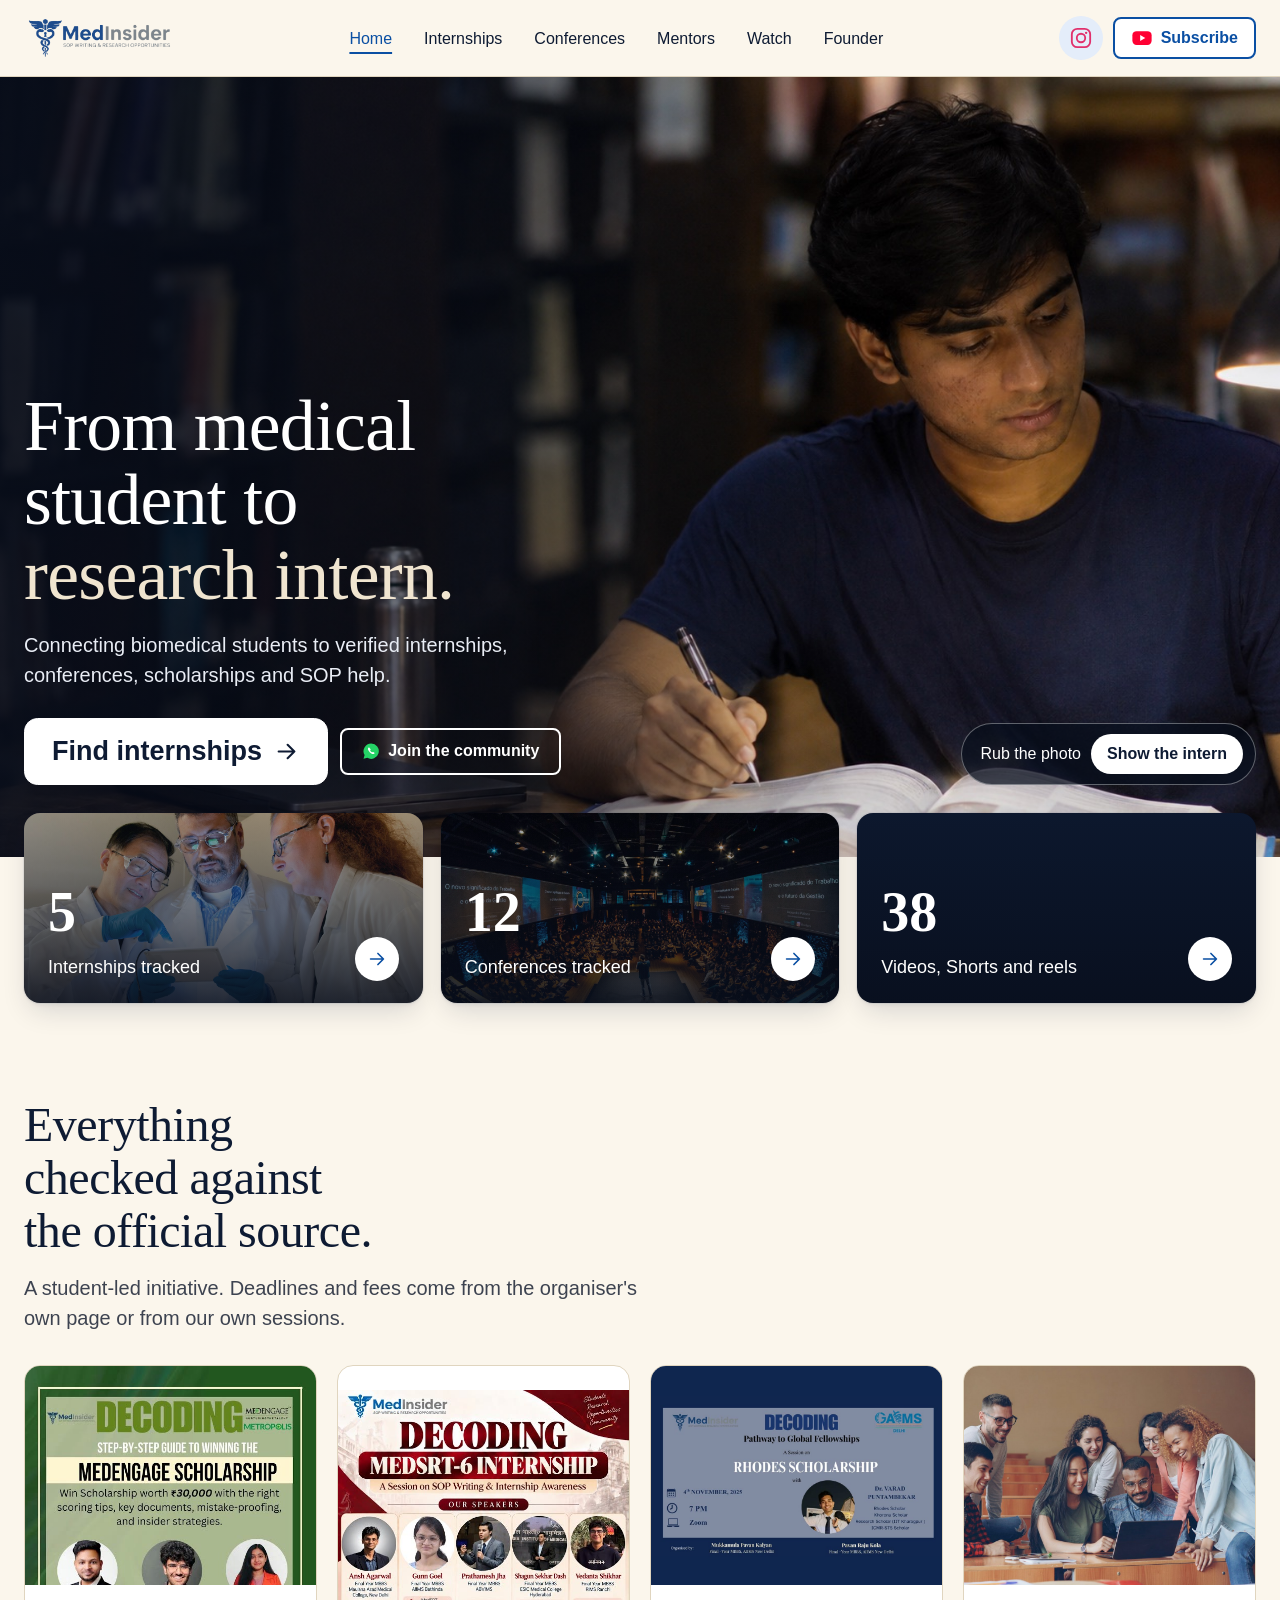
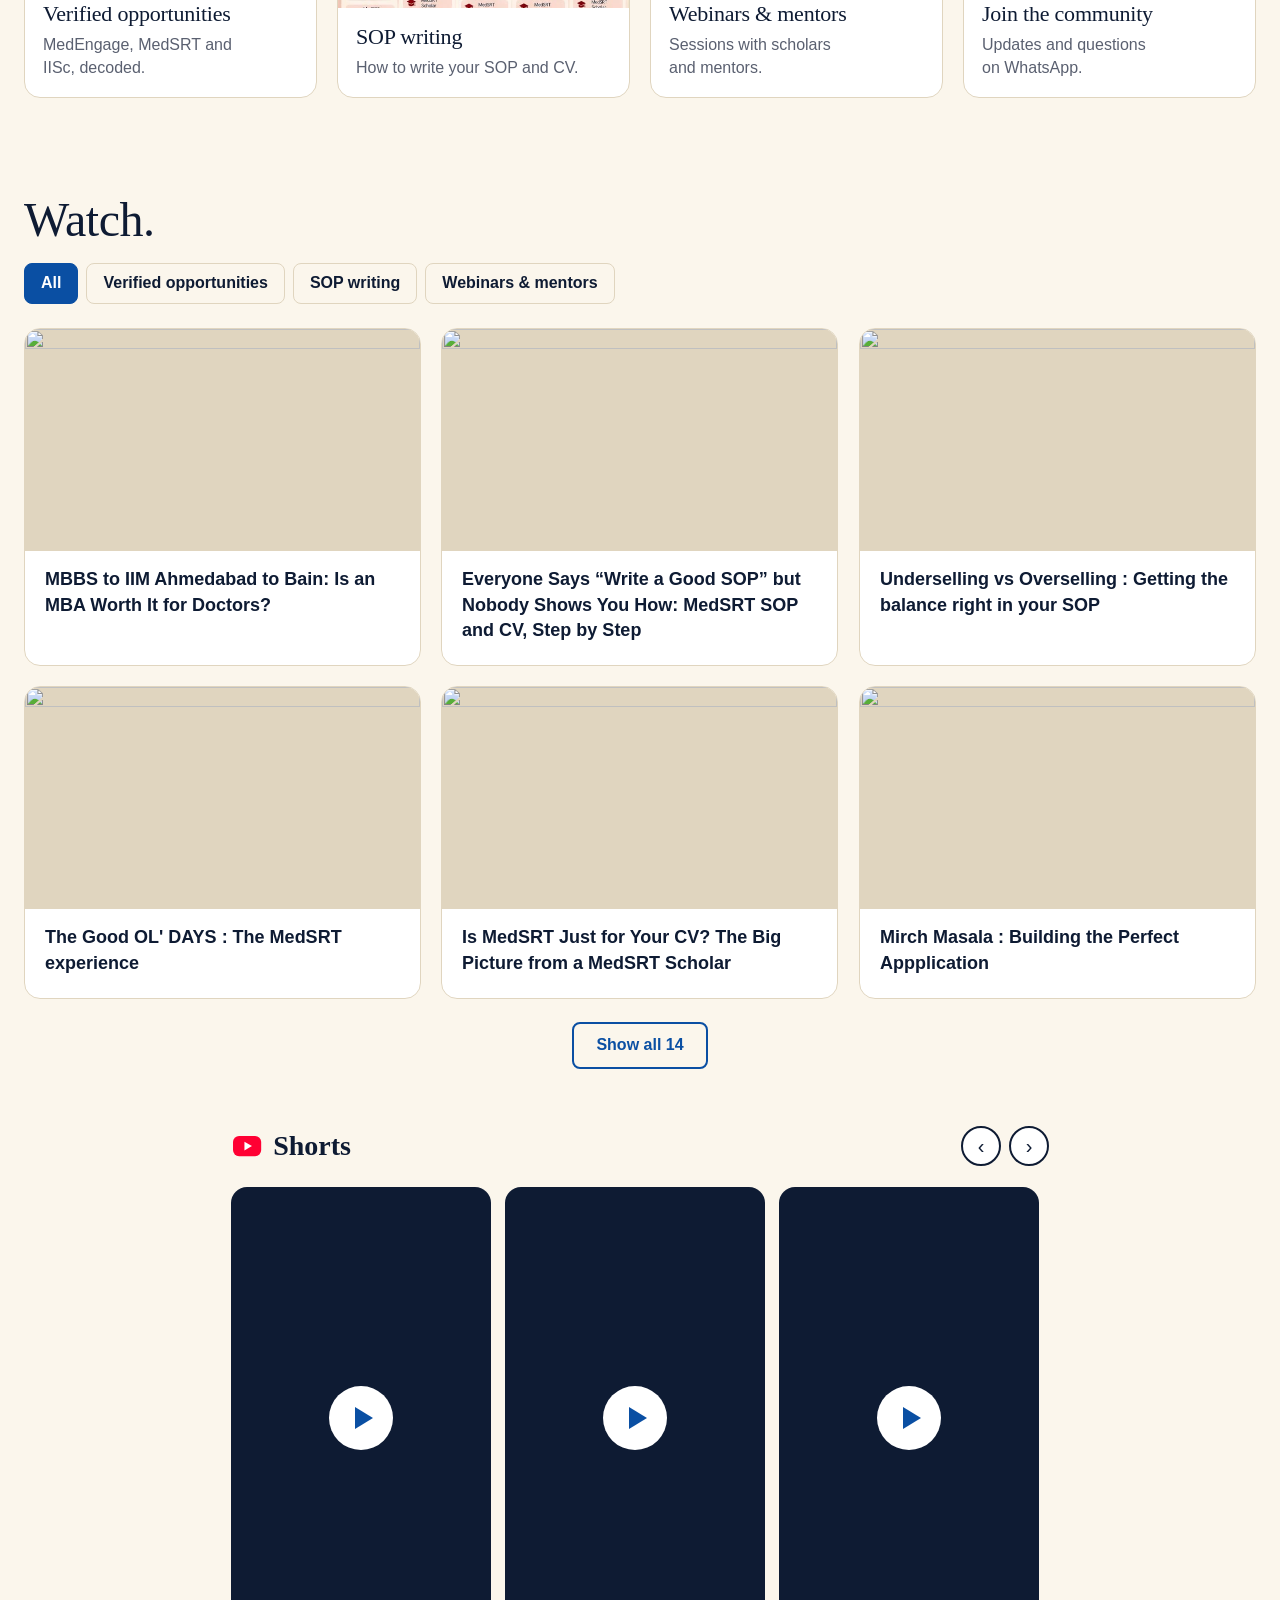
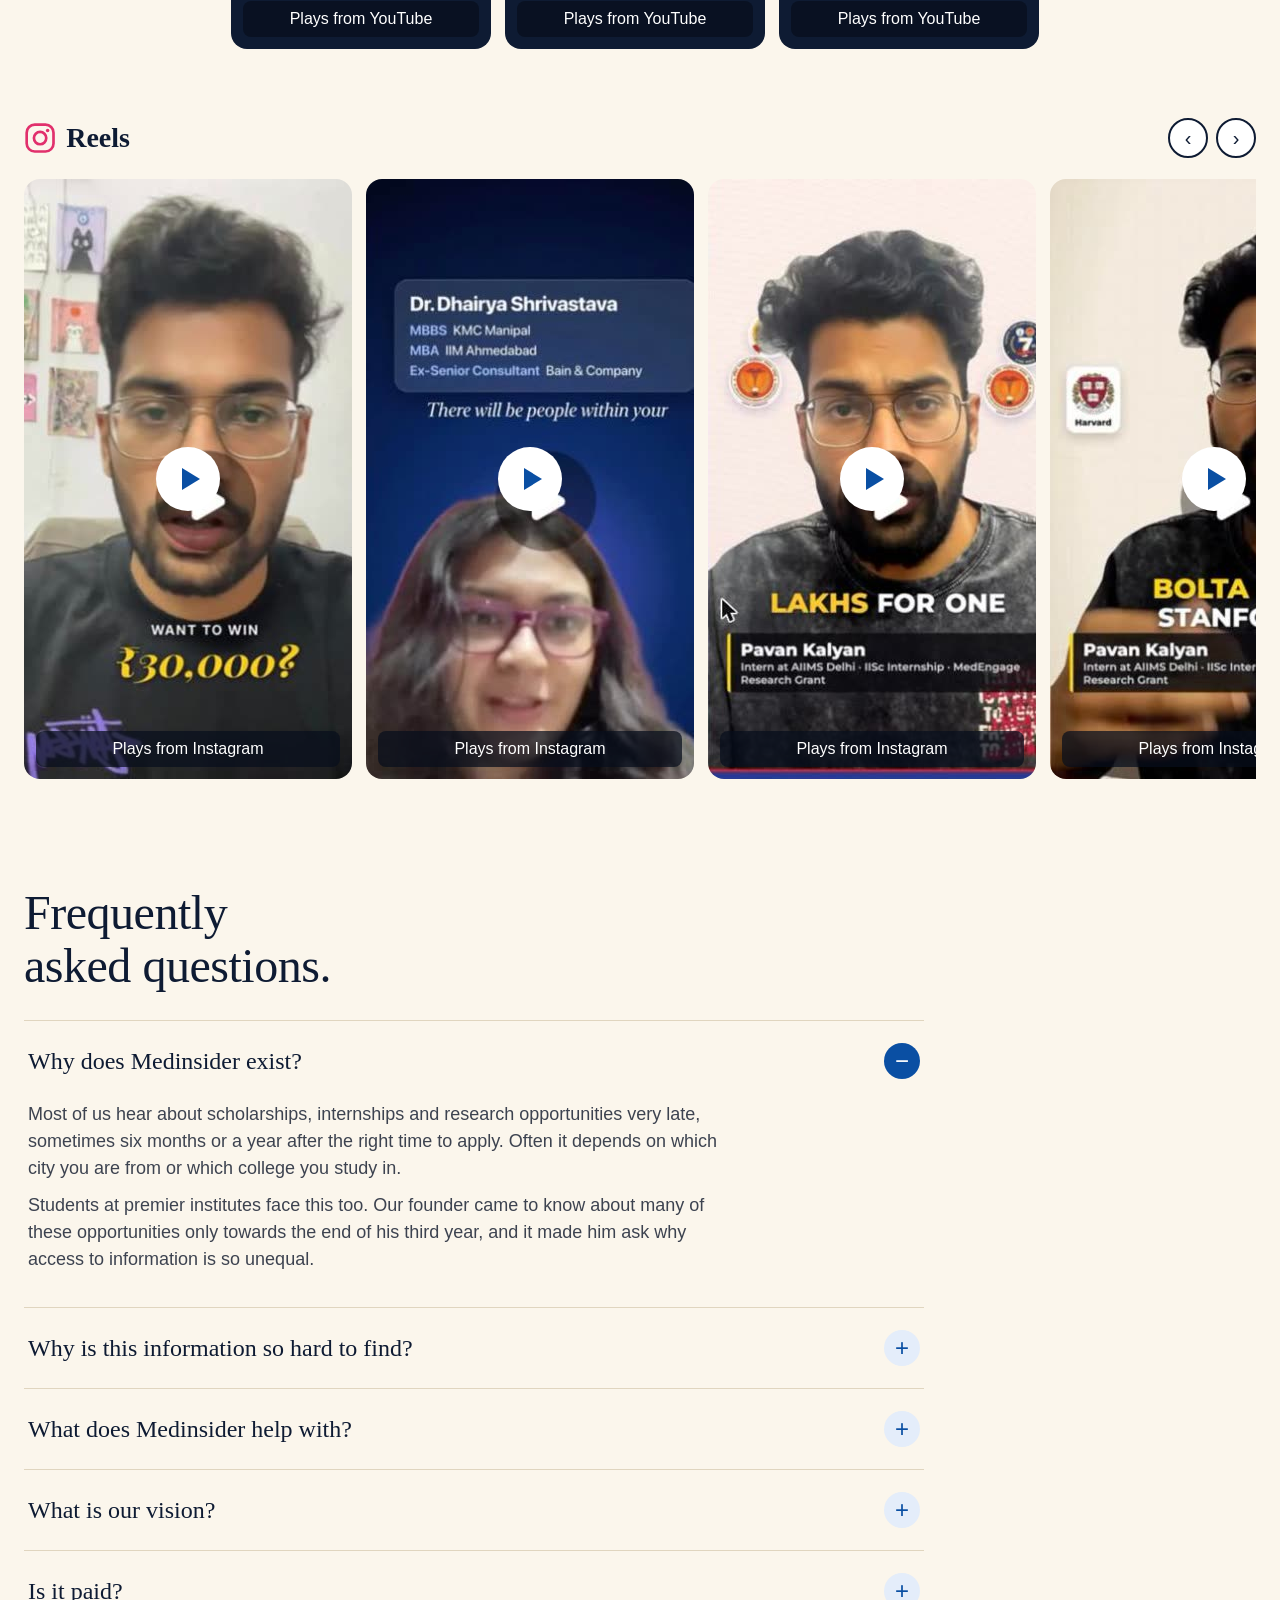
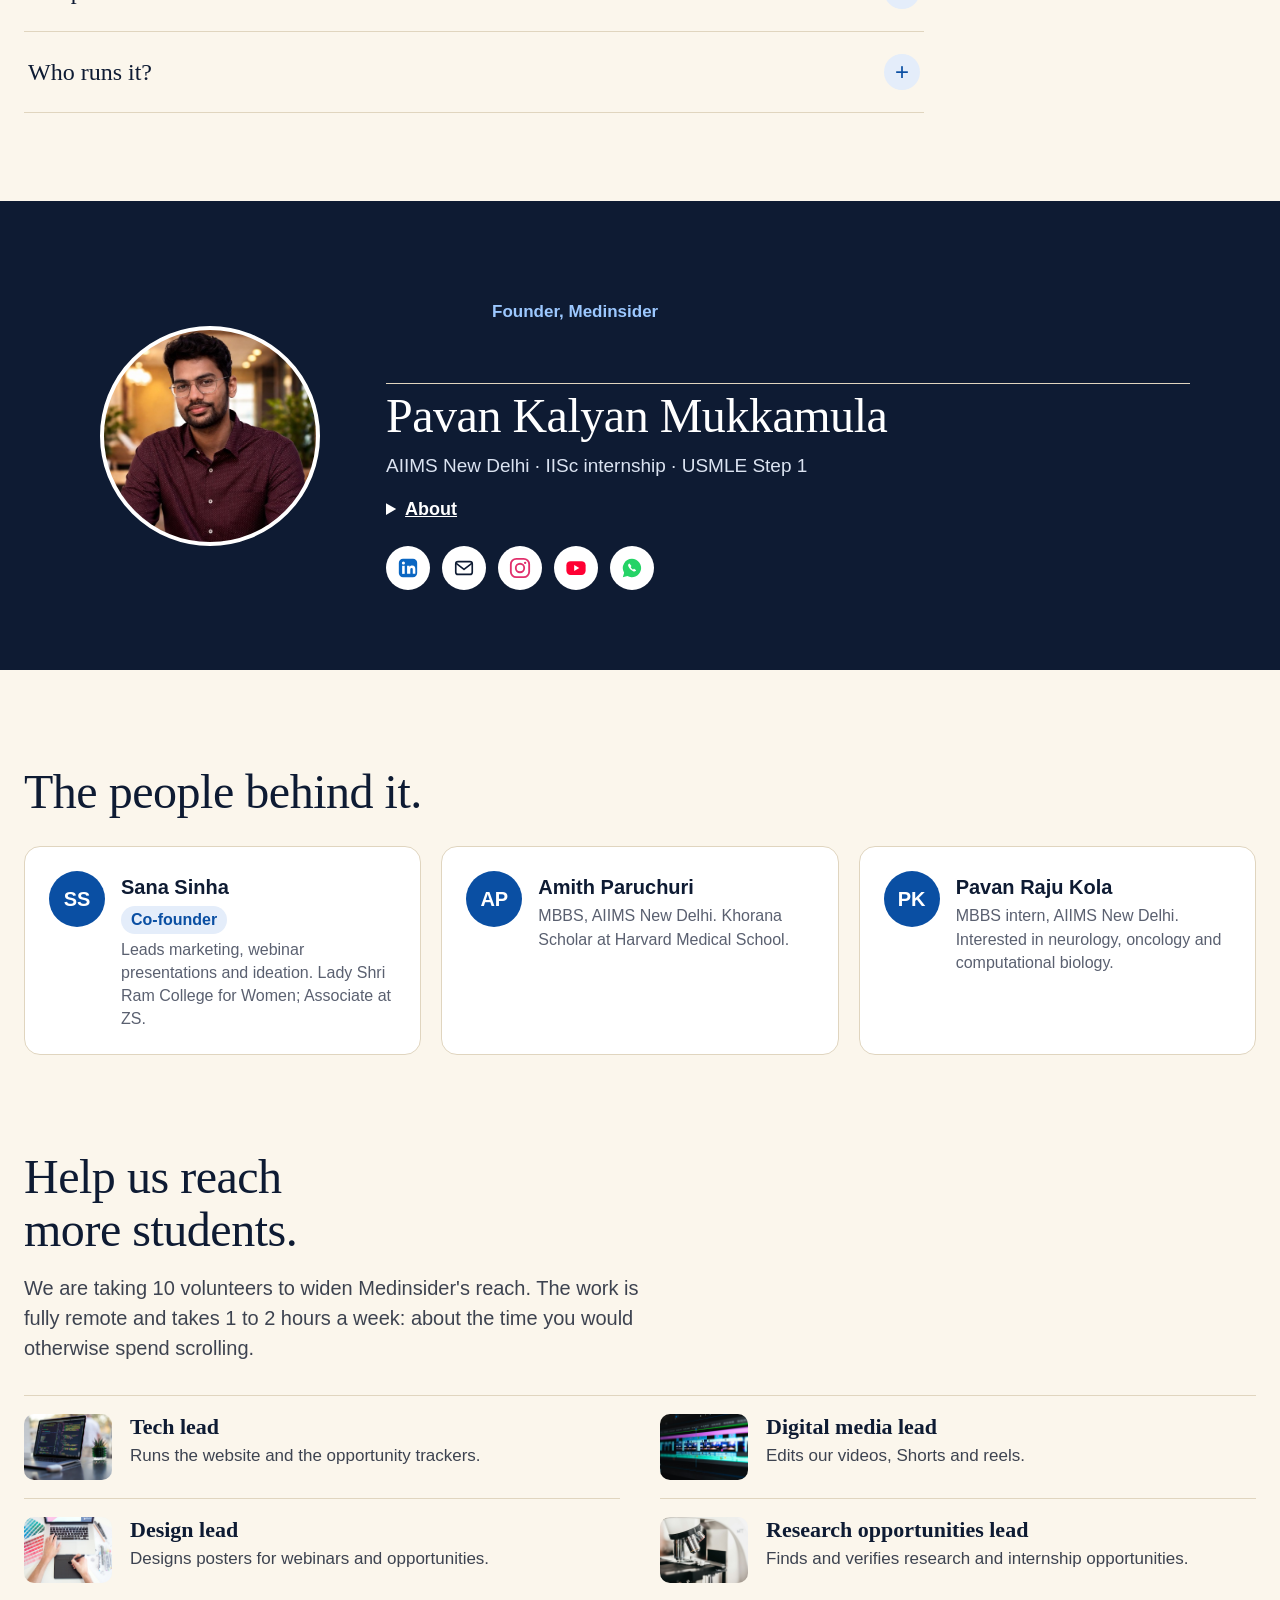
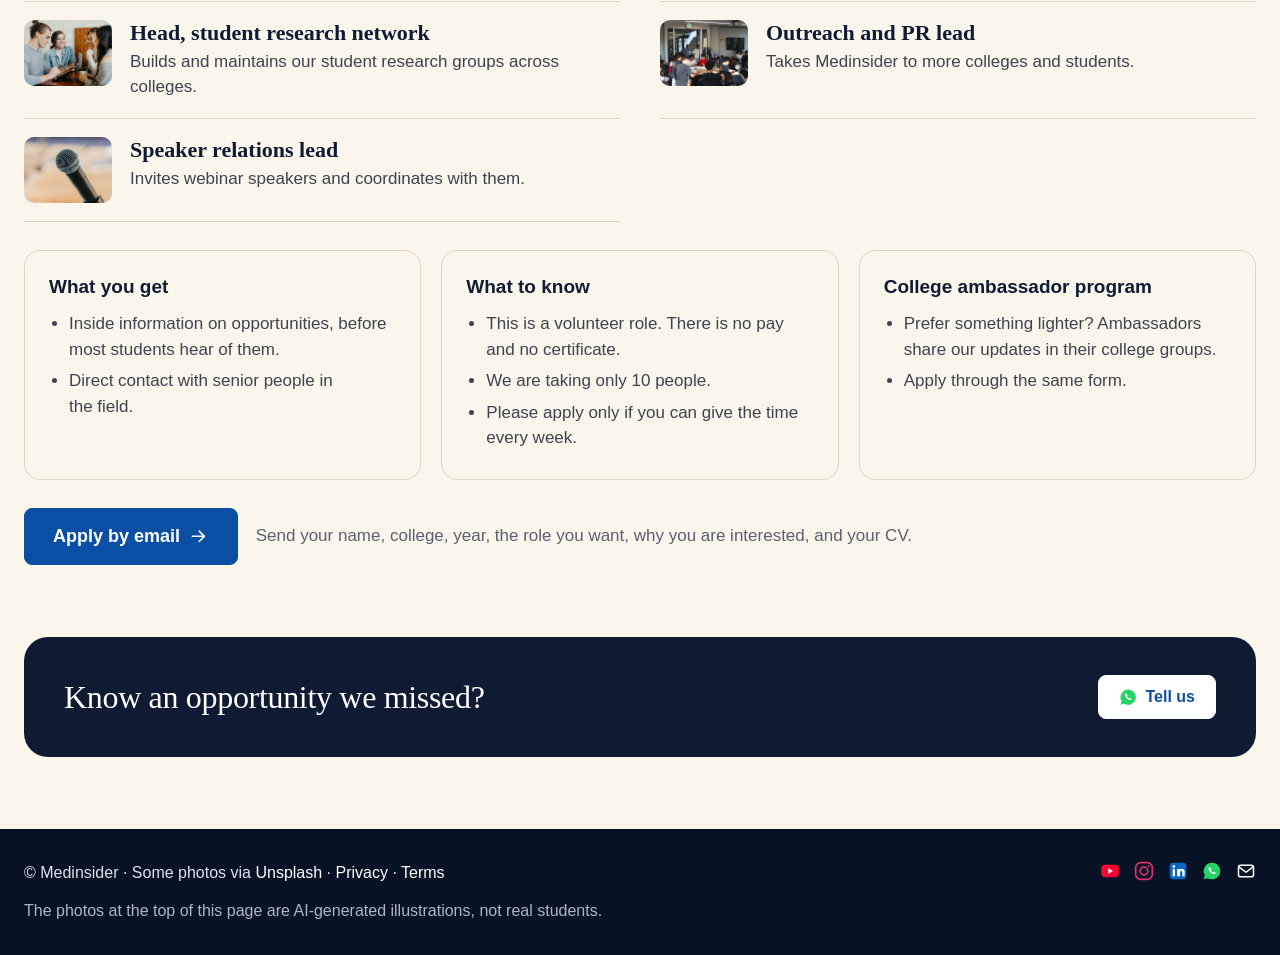
==== commit cfeade4b: "Blue, beige and red palette; design-tips pass; rub hero kept - Palette: cream page, beige panels, bl" ====
--- a/index.html
+++ b/index.html
@@ -19,35 +19,36 @@
 <link rel="preconnect" href="https://fonts.googleapis.com">
 <link rel="preconnect" href="https://fonts.gstatic.com" crossorigin>
 <link rel="stylesheet" href="https://fonts.googleapis.com/css2?family=Inter:wght@400;500;600;700&family=Source+Serif+4:wght@500;600&display=swap">
-<link rel="stylesheet" href="base.css?v=41">
+<link rel="stylesheet" href="base.css?v=46">
 <style>
 /* hero: full-width photo. The student photo is painted on a canvas; rubbing erases it and shows the intern photo underneath. */
-.hero{position:relative;height:min(calc(100svh - 76px),780px);min-height:540px;overflow:hidden;background:#0e1b33 url(img/hero-intern.jpg?v=41) 80% 30%/cover;color:#fff;touch-action:pan-y}
+.hero{position:relative;height:min(calc(100svh - 76px),780px);min-height:540px;overflow:hidden;background:#0e1b33 url(img/hero-intern.jpg?v=46) 80% 30%/cover;color:#fff;touch-action:pan-y}
 .hero>img,.hero>canvas{position:absolute;inset:0;width:100%;height:100%;object-fit:cover;object-position:80% 30%;transition:opacity .6s}
 .hero.done>canvas{opacity:0}
 .hero::after{content:"";position:absolute;inset:0;pointer-events:none;background:linear-gradient(90deg,rgba(8,14,28,.86) 0%,rgba(8,14,28,.55) 38%,rgba(8,14,28,0) 66%)}
 .hero .txt{position:absolute;z-index:2;left:max(24px,calc(50% - 626px));bottom:72px;max-width:600px;pointer-events:none}
 .hero .txt a,.hero .txt button{pointer-events:auto}
 .hero h1{font-size:clamp(40px,5.6vw,76px);line-height:1.04;font-weight:500;color:#fff;margin:0 0 18px}
-.hero h1 .hl{color:var(--amber)}
+.hero h1 .hl{color:var(--tile)}
 .hero .sub{font-size:20px;line-height:1.5;color:#e9edf5;margin:0 0 28px;max-width:500px}
 .cta{display:flex;gap:12px;flex-wrap:wrap;align-items:center}
-.btn.gold{background:#fff;border-color:#fff;color:var(--ink)}
-.btn.gold:hover{background:var(--tint);border-color:var(--tint)}
-.btn.gold .ico{color:var(--ink)}
+.hero .big{font-size:27px;padding:.5em 1em;border-radius:.5em;line-height:1.4;gap:.4em;background:#fff;border-color:#fff;color:var(--ink)}
+.hero .big:hover{background:var(--tile);border-color:var(--tile)}
+.hero .big .ico{width:1em;height:1em;color:var(--ink)}
 .btn.ghost{background:transparent;border:2px solid #fff;color:#fff}
 .btn.ghost:hover{background:#fff;color:#0e1b33}
 .btn.ghost .ico{color:#25d366}
 .rubhint{position:absolute;z-index:2;right:max(24px,calc(50% - 626px));bottom:72px;display:flex;align-items:center;gap:10px;padding:10px 12px 10px 18px;border-radius:9999px;background:rgba(8,14,28,.72);border:1px solid rgba(255,255,255,.35);color:#fff;font-size:16px;font-weight:500}
 .rubhint button{border:0;border-radius:9999px;background:#fff;color:#0e1b33;padding:8px 16px;font-size:16px;font-weight:600;cursor:pointer}
-.rubhint button:hover{background:var(--amber)}
+.rubhint button:hover{background:var(--tile)}
 
 /* quick links: three numbered doors with a photo behind, pulled up over the hero */
 .doors{position:relative;z-index:3;max-width:1300px;margin:-44px auto 0;padding:0 24px;display:grid;grid-template-columns:repeat(3,1fr);gap:18px}
-.door{position:relative;display:flex;align-items:flex-end;gap:14px;min-height:190px;border-radius:16px;padding:22px 24px;color:#fff;overflow:hidden;box-shadow:0 14px 34px rgba(14,27,51,.22);background:linear-gradient(180deg,rgba(8,14,28,.25),rgba(8,14,28,.88)),var(--img) center/cover,var(--dark)}
+.door{position:relative;display:flex;align-items:flex-end;gap:14px;min-height:190px;border-radius:16px;padding:22px 24px;color:#fff;overflow:hidden;box-shadow:var(--shadow);background:linear-gradient(180deg,rgba(8,14,28,.25),rgba(8,14,28,.88)),var(--img) center/cover,var(--dark)}
 .door:hover{text-decoration:none}
 .door b{display:block;font-family:"Source Serif 4",Georgia,serif;font-size:56px;font-weight:600;line-height:1;color:#fff;font-variant-numeric:tabular-nums}
-.door span{font-size:18px;font-weight:500;color:#fff}
+.door span{font-size:18px;font-weight:400;color:#fff}
+.door b+span{display:block;margin-top:14px}
 .door .go{margin-left:auto;width:44px;height:44px;padding:11px;border-radius:50%;background:#fff;color:var(--blue);transition:transform .2s}
 .door:hover .go{transform:translateX(4px)}
 
@@ -78,7 +79,7 @@
 .vid img{width:100%;aspect-ratio:16/9;object-fit:cover;display:block;background:var(--line)}
 .vid .play{position:absolute;inset:0;display:grid;place-items:center;background:rgba(0,0,0,.3);opacity:0;transition:opacity .25s}
 .vid .play i{width:56px;height:56px;border-radius:50%;background:#fff;display:grid;place-items:center}
-.vid .play i::after{content:"";border-left:16px solid #000;border-block:10px solid transparent;margin-left:4px}
+.vid .play i::after{content:"";border-left:16px solid var(--ink);border-block:10px solid transparent;margin-left:4px}
 .vid:hover .play{opacity:1}
 .vid .t{display:block;padding:16px 20px 22px;font-size:18px;font-weight:600;line-height:1.4}
 .allbtn{display:block;margin:24px auto 0;background:transparent;border:2px solid var(--blue);border-radius:8px;padding:10px 22px;font-size:16px;font-weight:600;color:var(--blue);cursor:pointer}
@@ -164,6 +165,7 @@
   .hero .txt{left:18px;right:18px;bottom:64px}
   .hero .sub{font-size:18px;margin-bottom:20px}
   .rubhint{right:auto;left:18px;top:18px;bottom:auto}
+  .hero .big{font-size:24px}
   .doors{grid-template-columns:1fr;gap:12px;margin-top:-36px;padding:0 18px}
   .door{min-height:120px;padding:16px 18px}.door b{font-size:40px}
   .topics{grid-template-columns:1fr 1fr;gap:14px}.topic h3{font-size:18px;padding:12px 12px 4px}.topic p{padding:0 12px 14px}
@@ -186,13 +188,13 @@
 </div></nav>
 
 <header class="hero" id="hero">
-  <img src="img/hero-student.jpg?v=41" alt="A medical student studying in a library. Rubbing the photo shows the same student working as a research intern in a lab." width="1672" height="941">
+  <img src="img/hero-student.jpg?v=46" alt="A medical student studying in a library. Rubbing the photo shows the same student working as a research intern in a lab." width="1672" height="941">
   <canvas id="rub" aria-hidden="true"></canvas>
   <div class="txt">
     <h1>From medical student to <span class="hl">research intern.</span></h1>
     <p class="sub">Connecting biomedical students to verified internships, conferences, scholarships and SOP help.</p>
     <div class="cta">
-      <a class="btn gold" href="internships.html">Find internships<svg class="ico"><use href="#arrow"/></svg></a>
+      <a class="btn big" href="internships.html">Find internships<svg class="ico"><use href="#arrow"/></svg></a>
       <a class="btn ghost" href="https://chat.whatsapp.com/HIcrRCOnMXx1Umobu8Nfl6" target="_blank" rel="noopener"><svg class="ico"><use href="#wa"/></svg>Join the community</a>
     </div>
   </div>
@@ -210,9 +212,9 @@
     <h2>Everything checked against the official source.</h2>
     <p class="lede">A student-led initiative. Deadlines and fees come from the organiser's own page or from our own sessions.</p>
     <div class="topics">
-      <a class="topic" href="#watch" data-f="opp" style="--img:url(img/opp.jpg?v=25)"><p>MedEngage, MedSRT and IISc, decoded.</p><h3>Verified opportunities</h3></a>
-      <a class="topic" href="#watch" data-f="sop" style="--img:url(img/sop.jpg?v=25)"><p>How to write your SOP and CV.</p><h3>SOP writing</h3></a>
-      <a class="topic" href="#watch" data-f="web" style="--img:url(img/web.jpg?v=25)"><p>Sessions with scholars and mentors.</p><h3>Webinars &amp; mentors</h3></a>
+      <a class="topic" href="#watch" data-f="opp" style="--img:url(img/opp.jpg?v=46)"><p>MedEngage, MedSRT and IISc, decoded.</p><h3>Verified opportunities</h3></a>
+      <a class="topic" href="#watch" data-f="sop" style="--img:url(img/sop.jpg?v=46)"><p>How to write your SOP and CV.</p><h3>SOP writing</h3></a>
+      <a class="topic" href="#watch" data-f="web" style="--img:url(img/web.jpg?v=46)"><p>Sessions with scholars and mentors.</p><h3>Webinars &amp; mentors</h3></a>
       <a class="topic" href="https://chat.whatsapp.com/HIcrRCOnMXx1Umobu8Nfl6" target="_blank" rel="noopener" style="--img:url(img/collab.jpg)"><p>Updates and questions on WhatsApp.</p><h3>Join the community</h3></a>
     </div>
   </section>
@@ -276,28 +278,28 @@
   <h2>Help us reach more students.</h2>
   <p class="lede">We are taking 10 volunteers to widen Medinsider's reach. The work is fully remote and takes 1 to 2 hours a week: about the time you would otherwise spend scrolling.</p>
   <div class="roles">
-    <div class="role" style="--img:url(img/role-tech.jpg)"><b>Tech Lead</b><span>Runs the website and the opportunity trackers.</span></div>
-    <div class="role" style="--img:url(img/role-media.jpg)"><b>Digital Media Lead</b><span>Edits our videos, Shorts and reels.</span></div>
-    <div class="role" style="--img:url(img/role-design.jpg)"><b>Design Lead</b><span>Designs posters for webinars and opportunities.</span></div>
-    <div class="role" style="--img:url(img/role-opps.jpg)"><b>Research Opportunities Lead</b><span>Finds and verifies research and internship opportunities.</span></div>
-    <div class="role" style="--img:url(img/role-network.jpg)"><b>Head, Student Research Network</b><span>Builds and maintains our student research groups across colleges.</span></div>
-    <div class="role" style="--img:url(img/role-pr.jpg)"><b>Outreach and PR Lead</b><span>Takes Medinsider to more colleges and students.</span></div>
-    <div class="role" style="--img:url(img/role-speaker.jpg)"><b>Speaker Relations Lead</b><span>Invites webinar speakers and coordinates with them.</span></div>
+    <div class="role" style="--img:url(img/role-tech.jpg)"><b>Tech lead</b><span>Runs the website and the opportunity trackers.</span></div>
+    <div class="role" style="--img:url(img/role-media.jpg)"><b>Digital media lead</b><span>Edits our videos, Shorts and reels.</span></div>
+    <div class="role" style="--img:url(img/role-design.jpg)"><b>Design lead</b><span>Designs posters for webinars and opportunities.</span></div>
+    <div class="role" style="--img:url(img/role-opps.jpg)"><b>Research opportunities lead</b><span>Finds and verifies research and internship opportunities.</span></div>
+    <div class="role" style="--img:url(img/role-network.jpg)"><b>Head, student research network</b><span>Builds and maintains our student research groups across colleges.</span></div>
+    <div class="role" style="--img:url(img/role-pr.jpg)"><b>Outreach and PR lead</b><span>Takes Medinsider to more colleges and students.</span></div>
+    <div class="role" style="--img:url(img/role-speaker.jpg)"><b>Speaker relations lead</b><span>Invites webinar speakers and coordinates with them.</span></div>
   </div>
   <div class="terms">
     <div><b>What you get</b><ul><li>Inside information on opportunities, before most students hear of them.</li><li>Direct contact with senior people in the field.</li></ul></div>
     <div><b>What to know</b><ul><li>This is a volunteer role. There is no pay and no certificate.</li><li>We are taking only 10 people.</li><li>Please apply only if you can give the time every week.</li></ul></div>
-    <div><b>College Ambassador Program</b><ul><li>Prefer something lighter? Ambassadors share our updates in their college groups.</li><li>Apply through the same form.</li></ul></div>
+    <div><b>College ambassador program</b><ul><li>Prefer something lighter? Ambassadors share our updates in their college groups.</li><li>Apply through the same form.</li></ul></div>
   </div>
   <p class="applyrow"><a class="btn" id="apply" href="mailto:pk10171721@gmail.com?subject=Joining%20the%20Medinsider%20team">Apply by email<svg class="ico"><use href="#arrow"/></svg></a><span>Send your name, college, year, the role you want, why you are interested, and your CV.</span></p>
 </section></div>
 
 <div class="ask"><div class="cta-card"><b>Know an opportunity we missed?</b><a class="btn" href="https://chat.whatsapp.com/HIcrRCOnMXx1Umobu8Nfl6" target="_blank" rel="noopener"><svg class="ico"><use href="#wa"/></svg>Tell us</a></div></div>
 
-<footer><div class="in"><span>© Medinsider · Some photos via <a href="https://unsplash.com" target="_blank" rel="noopener">Unsplash</a> · <a href="privacy.html">Privacy</a> · <a href="terms.html">Terms</a></span><span class="fi"><a href="https://www.youtube.com/@Medinsider2025" target="_blank" rel="noopener" aria-label="YouTube"><svg class="ico yt"><use href="#yt"/></svg></a><a href="https://www.instagram.com/medinsider.pavan/" target="_blank" rel="noopener" aria-label="Instagram"><svg class="ico ig"><use href="#ig"/></svg></a><a href="https://www.linkedin.com/in/mukkamula-pavan-kalyan-8583682a3/" target="_blank" rel="noopener" aria-label="LinkedIn"><svg class="ico li"><use href="#li"/></svg></a><a href="https://chat.whatsapp.com/HIcrRCOnMXx1Umobu8Nfl6" target="_blank" rel="noopener" aria-label="WhatsApp"><svg class="ico wa"><use href="#wa"/></svg></a><a href="mailto:pk10171721@gmail.com" aria-label="Email"><svg class="ico ml"><use href="#mail"/></svg></a></span></div><small>The two photos at the top of this page are AI-generated illustrations, not real students.</small></footer>
-
-<script src="sprite.js?v=41"></script>
-<script src="data.js?v=41"></script>
-<script src="home.js?v=41"></script>
+<footer><div class="in"><span>© Medinsider · Some photos via <a href="https://unsplash.com" target="_blank" rel="noopener">Unsplash</a> · <a href="privacy.html">Privacy</a> · <a href="terms.html">Terms</a></span><span class="fi"><a href="https://www.youtube.com/@Medinsider2025" target="_blank" rel="noopener" aria-label="YouTube"><svg class="ico yt"><use href="#yt"/></svg></a><a href="https://www.instagram.com/medinsider.pavan/" target="_blank" rel="noopener" aria-label="Instagram"><svg class="ico ig"><use href="#ig"/></svg></a><a href="https://www.linkedin.com/in/mukkamula-pavan-kalyan-8583682a3/" target="_blank" rel="noopener" aria-label="LinkedIn"><svg class="ico li"><use href="#li"/></svg></a><a href="https://chat.whatsapp.com/HIcrRCOnMXx1Umobu8Nfl6" target="_blank" rel="noopener" aria-label="WhatsApp"><svg class="ico wa"><use href="#wa"/></svg></a><a href="mailto:pk10171721@gmail.com" aria-label="Email"><svg class="ico ml"><use href="#mail"/></svg></a></span></div><small>The photos at the top of this page are AI-generated illustrations, not real students.</small></footer>
+
+<script src="sprite.js?v=46"></script>
+<script src="data.js?v=46"></script>
+<script src="home.js?v=46"></script>
 </body>
 </html>
--- a/base.css
+++ b/base.css
@@ -1,6 +1,6 @@
 /* Shared styles for Medinsider (redesign 17 Nov 2026, after studying Mayo, Harvard, Stanford, Cleveland Clinic, UWorld, AMBOSS, GHC): white nav, serif headlines, full-width photo hero, deep navy bands, blue and white only (the --amber token is now a light blue for text on dark areas). Body 18px, nothing under 16px.
    shortcut: the later 'layer' block overrides older rules above it instead of one clean sheet; merge them when the tracker pages are redesigned. */
-:root{color-scheme:light;--bg:#fff;--tile:#f3f4f6;--ink:#0e1b33;--body:#3d4350;--muted:#5a6070;--navy:#0e1b33;--line:#d5deec;--dark:#0e1b33;--blue:#0a4fa3;--link:#0a4fa3;--steel:#8a93a3;--tint:#e4edfa;--amber:#9cc8ff;
+:root{color-scheme:light;--bg:#fbf6ec;--tile:#f0e5d0;--red:#b3261e;--ink:#0e1b33;--body:#3d4350;--muted:#5a6070;--navy:#0e1b33;--line:#e0d5bf;--dark:#0e1b33;--blue:#0a4fa3;--link:#0a4fa3;--steel:#8a93a3;--tint:#e4edfa;--amber:#9cc8ff;
 --sh:none;--sh2:none;
 --ok:#05603a;--okbg:#d1fadf;--warn:#93370d;--warnbg:#fef0c7;--bad:#344054;--badbg:#e4e7ec}
 *{box-sizing:border-box}
@@ -280,12 +280,36 @@
 .date span{display:block;padding:2px 10px 8px;font-size:16px;color:var(--muted)}
 .date em{display:block;padding:5px 8px;font-style:normal;font-size:16px;font-weight:600;border-top:1px solid var(--line)}
 .date.s-open em{background:#e8f5ee;color:#05603a}
-.date.s-soon em{background:#fdf1dc;color:#93370d}
+.date.s-soon em{background:var(--red);color:#fff}
 .date.s-later em{background:var(--tint);color:var(--blue)}
-.date.s-closed em,.date.s-na em{background:var(--tile);color:#3f4652}
+.date.s-closed em,.date.s-na em{background:var(--tile);color:#4a4334}
 .kv{margin:0;display:grid;gap:0;border-top:1px solid var(--line)}
 .kv div{display:flex;justify-content:space-between;gap:16px;padding:10px 0;border-bottom:1px solid var(--line)}
 .kv dt{color:var(--muted)}
 .kv dd{margin:0;font-weight:600;color:var(--ink);text-align:right}
 .kv dd.na{font-weight:400;color:var(--muted)}
 .card .links{margin-top:auto;padding-top:4px}
+/* palette (25 Nov 2026): blue for actions, beige for surfaces, red for deadlines and the one loud accent */
+.nav{background:var(--bg)}
+.legal th{background:var(--tile)}
+.grp{border-bottom-color:var(--red)}
+/* Charles Liu's 20 design tips, applied 25 Nov 2026 (tip number in brackets) */
+:root{--shadow:0 0 0 1px rgb(14 27 51 / .06),0 2px 4px rgb(14 27 51 / .06),0 12px 28px -6px rgb(14 27 51 / .16)} /* [7] ring + contact + lift */
+body{line-height:1.5}                                               /* [6] body 1.4-1.5 */
+.btn{line-height:1.4;padding:10px 20px}                             /* [2][13] label = half the height, sides 2x */
+.nav .btn{padding:8px 16px}
+.chip{line-height:1.4;padding:8px 16px}
+.lk{line-height:1.4;padding:7px 14px}
+.allbtn{line-height:1.4;padding:9px 18px}
+.seg button{line-height:1.4;padding:10px 20px}
+.sort button{line-height:1.4;padding:6px 12px}
+.badge{padding:5px 10px}
+.tsearch{line-height:1.4;padding:12px 24px 12px 48px;background:#fff url("data:image/svg+xml,%3Csvg xmlns='http://www.w3.org/2000/svg' viewBox='0 0 24 24' fill='none' stroke='%235a6070' stroke-width='2' stroke-linecap='round'%3E%3Ccircle cx='11' cy='11' r='7'/%3E%3Cpath d='m20 20-3.5-3.5'/%3E%3C/svg%3E") 16px center/20px no-repeat} /* [11] lone search box shows its magnifier */
+.dlg input:not([type=checkbox]):not([type=radio]),.dlg select,.dlg textarea,details.submit input:not([type=checkbox]),details.submit textarea{line-height:1.4;padding:11px 22px}
+.dlg{box-shadow:var(--shadow)}
+.rating{align-items:baseline}                                       /* [10] mixed sizes share a baseline */
+.rating .stars{align-self:center}
+.date span{padding-top:10px}                                        /* [18] gap under the big number */
+.empty{grid-column:1/-1;padding:40px 28px;border:1px dashed var(--steel);border-radius:16px;background:#fff}  /* [19] */
+.empty b{display:block;font-family:"Source Serif 4",Georgia,serif;font-size:26px;font-weight:600;color:var(--ink);line-height:1.2}
+.empty p{margin:8px 0 18px;color:var(--body)}
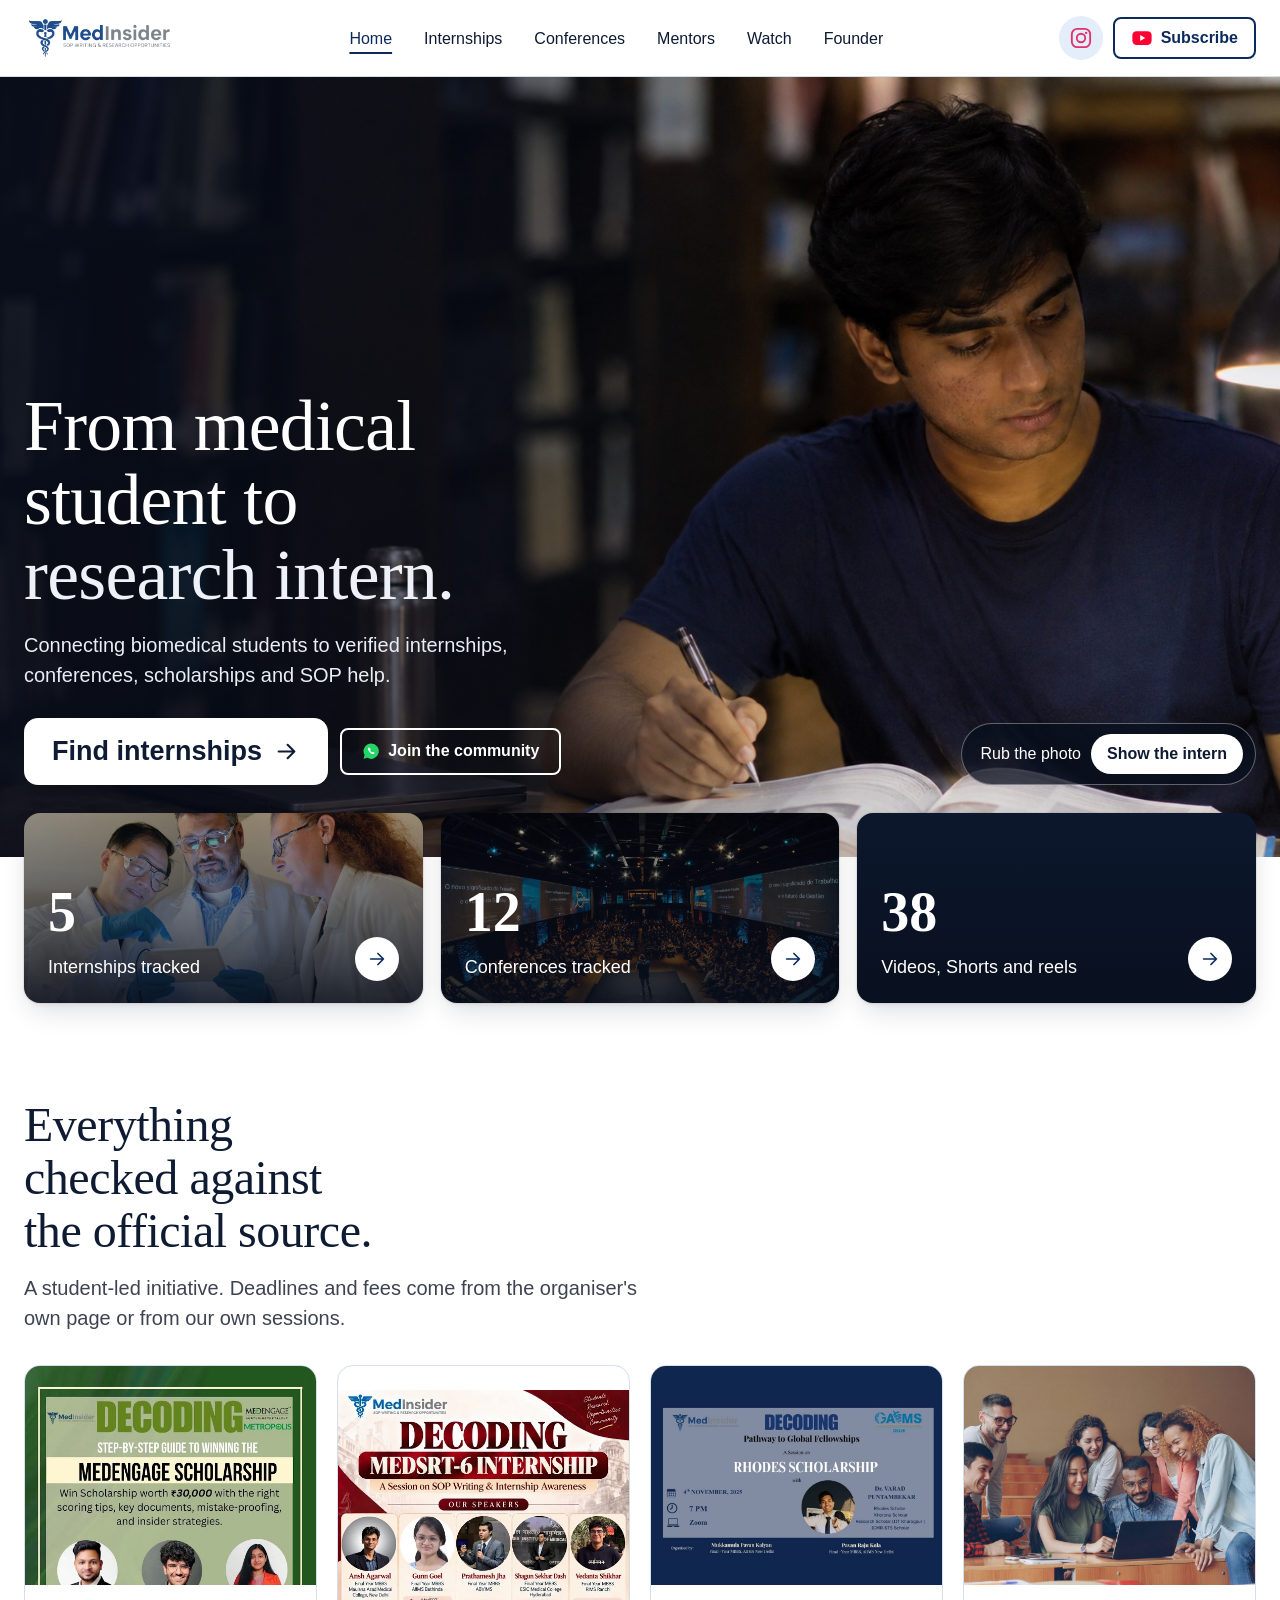
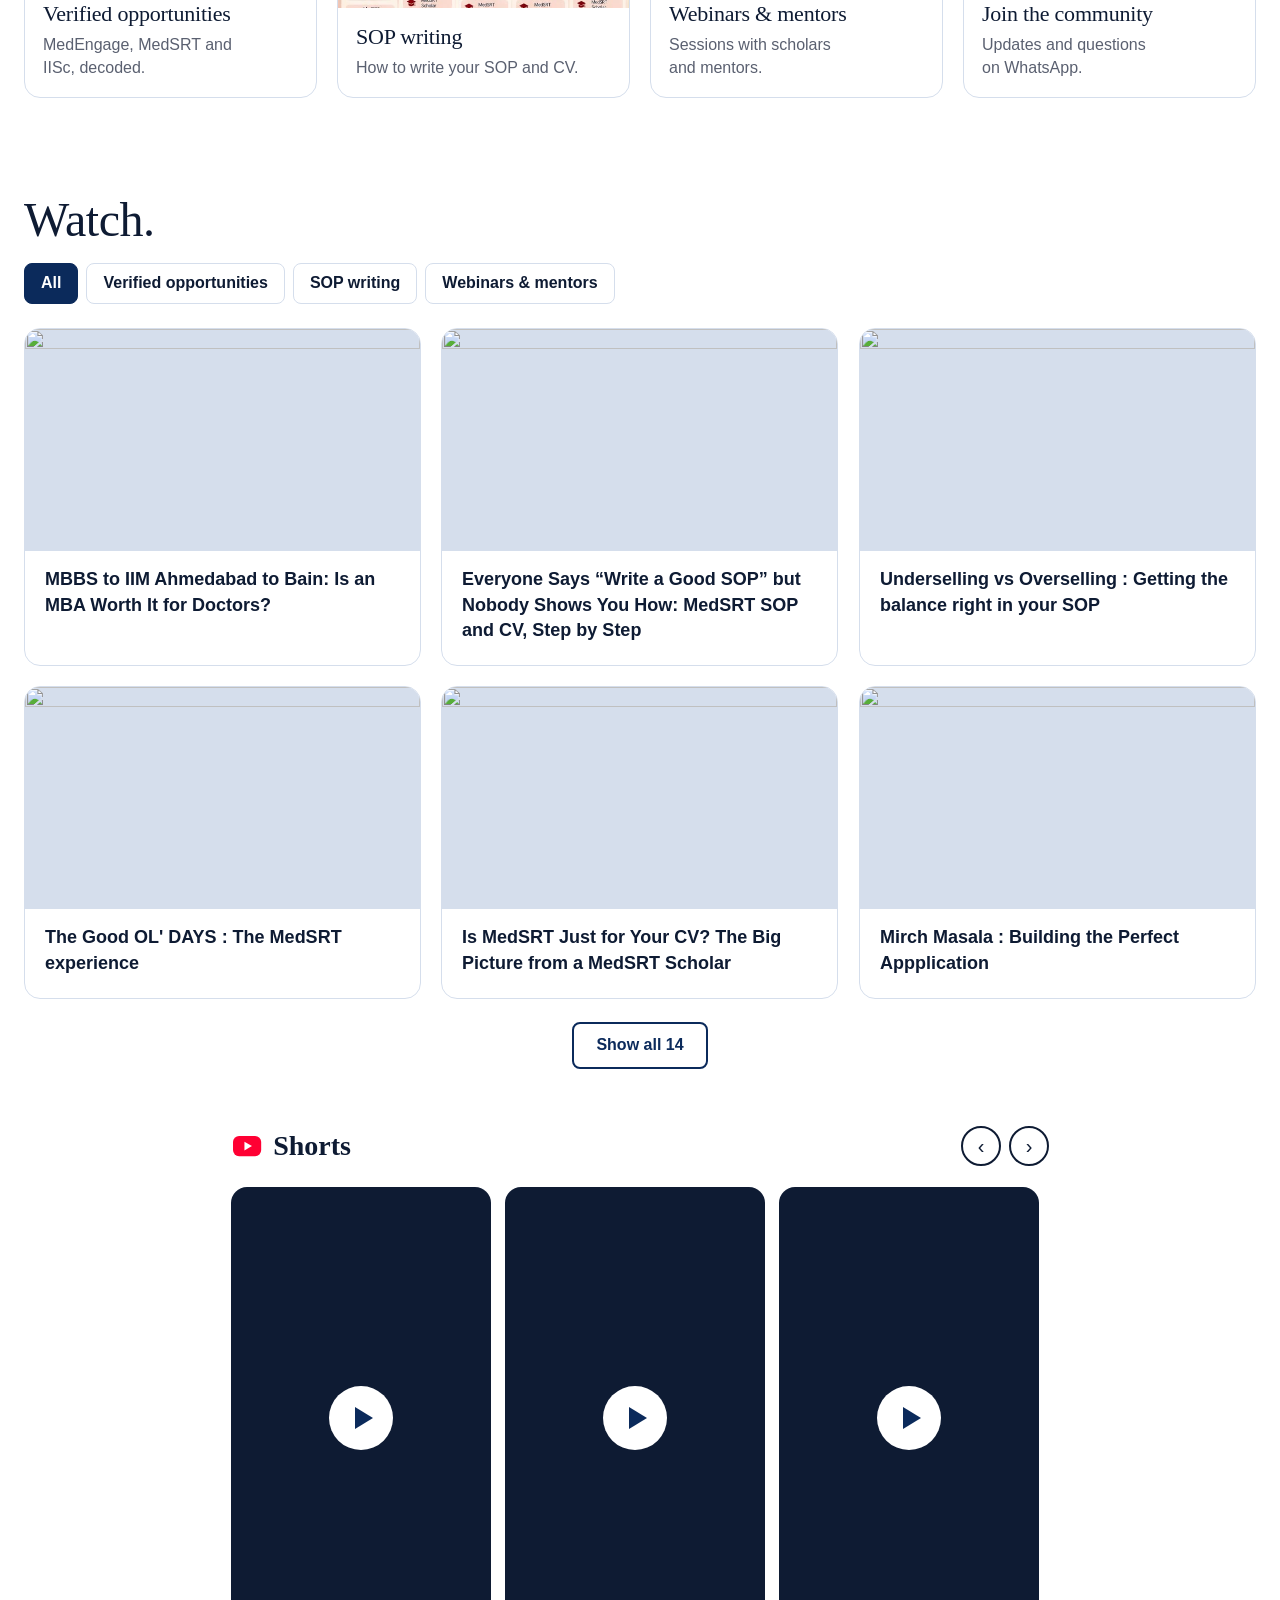
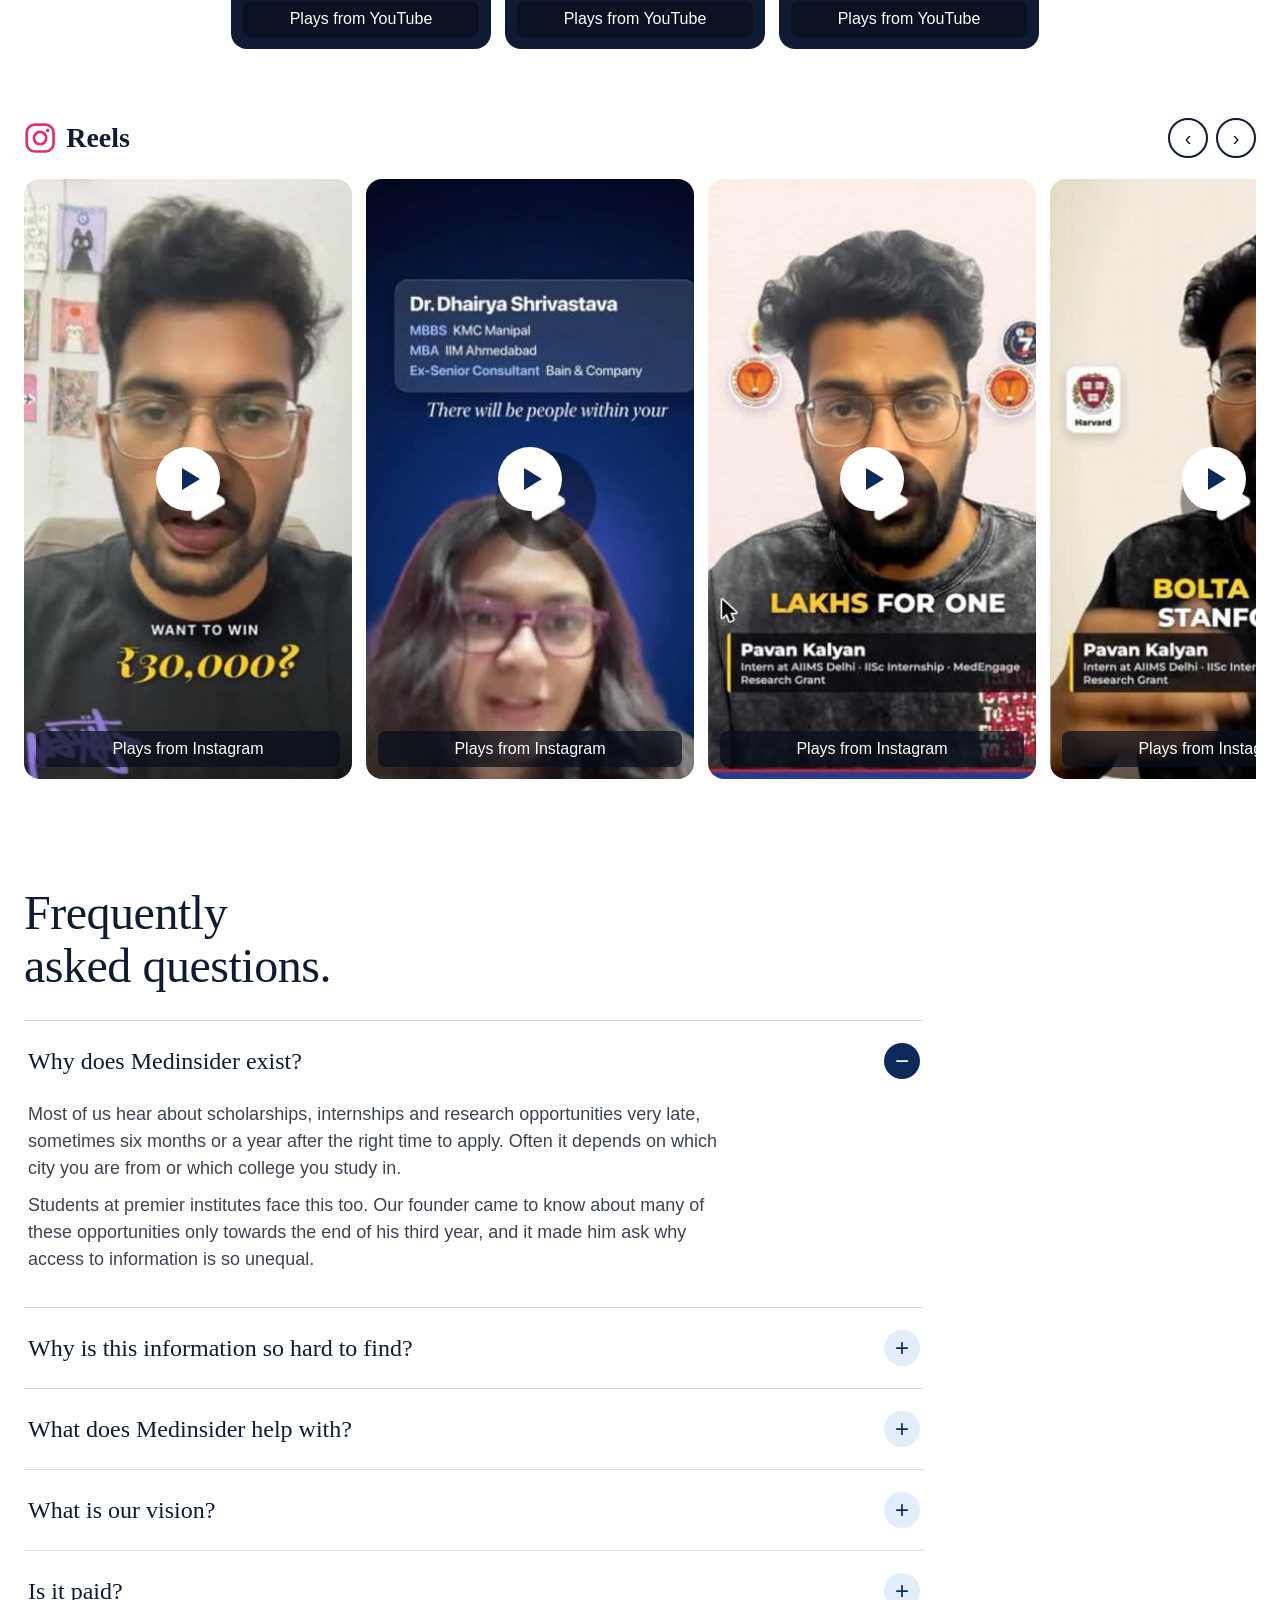
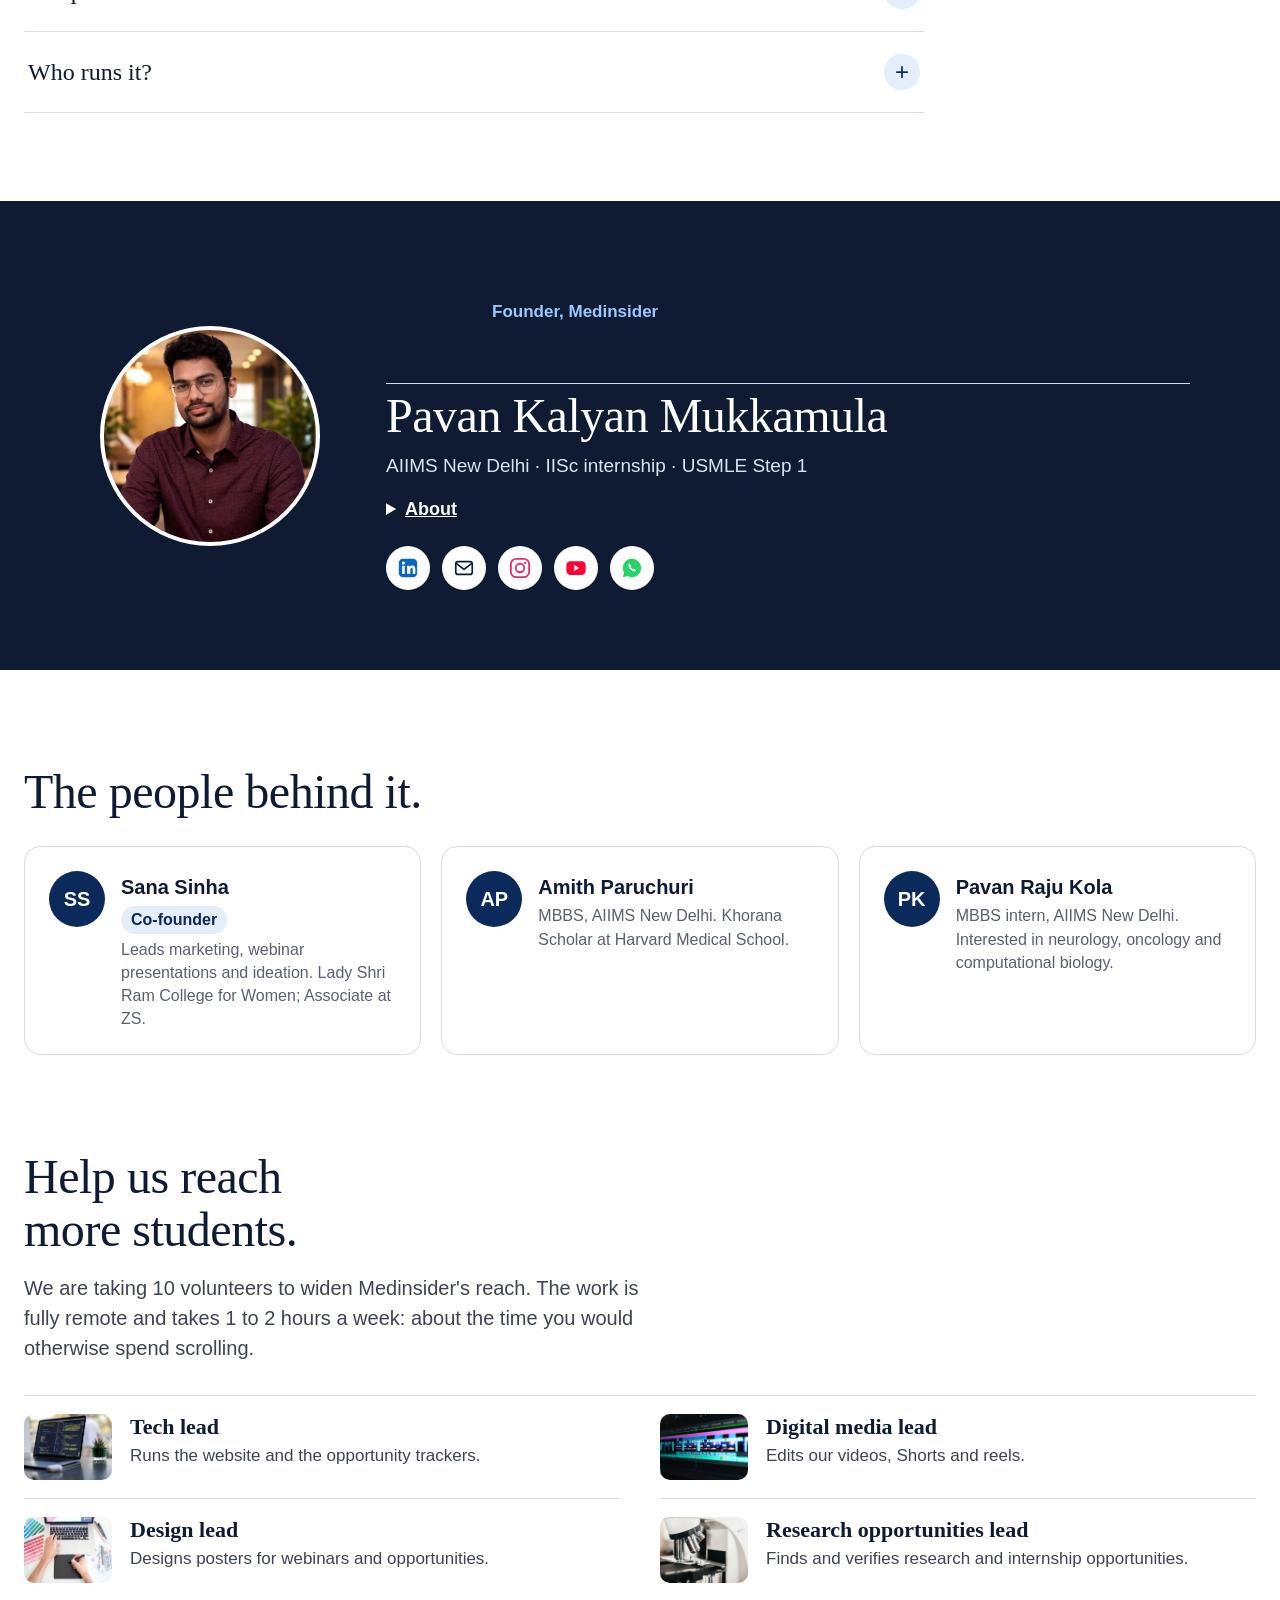
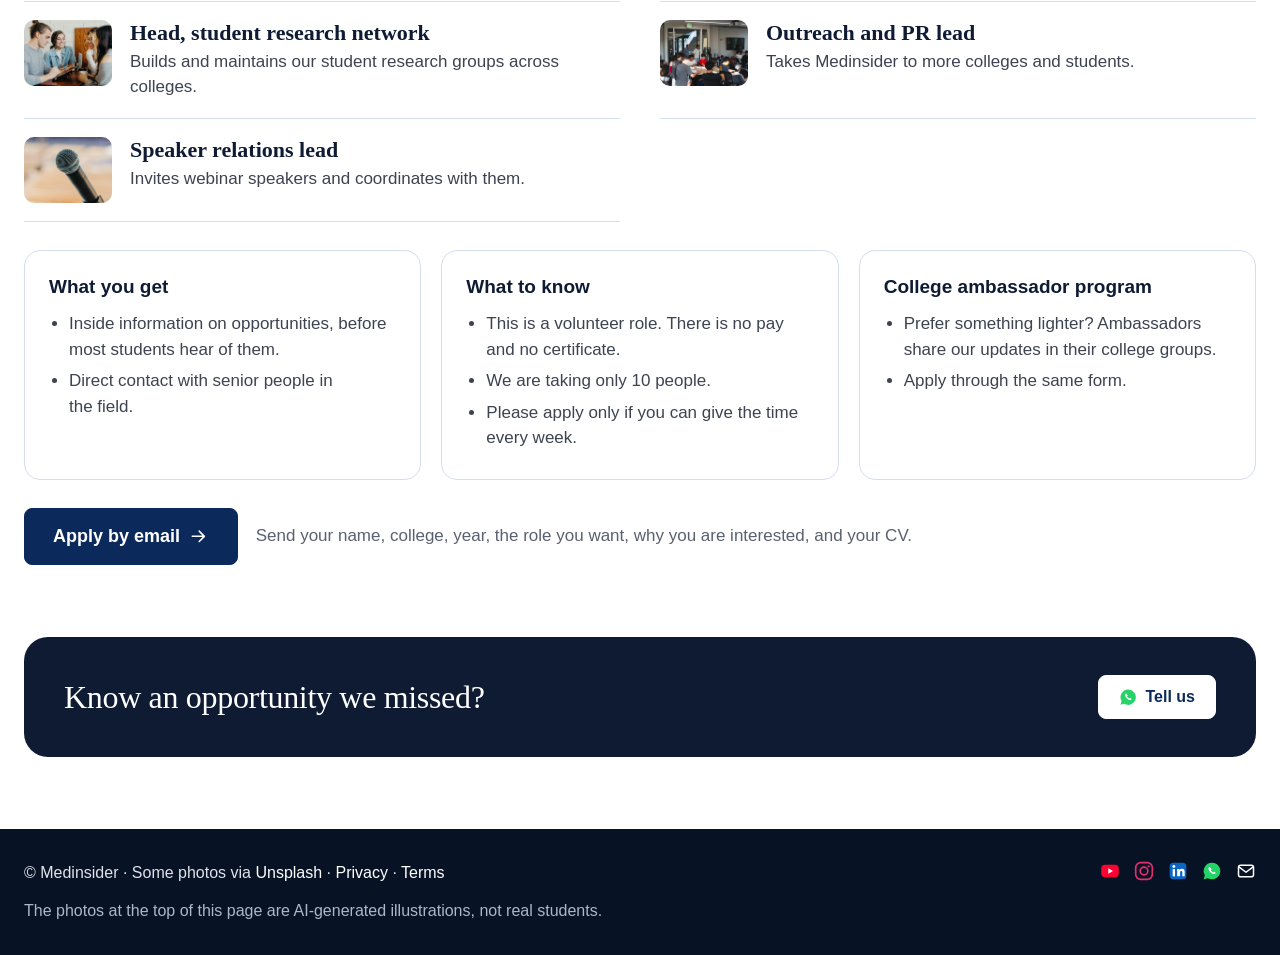
==== commit 86ca5d62: "Palette: navy blue and white Co-Authored-By: Claude Fable 5.2 <noreply@anthropic.com>" ====
--- a/index.html
+++ b/index.html
@@ -19,10 +19,10 @@
 <link rel="preconnect" href="https://fonts.googleapis.com">
 <link rel="preconnect" href="https://fonts.gstatic.com" crossorigin>
 <link rel="stylesheet" href="https://fonts.googleapis.com/css2?family=Inter:wght@400;500;600;700&family=Source+Serif+4:wght@500;600&display=swap">
-<link rel="stylesheet" href="base.css?v=46">
+<link rel="stylesheet" href="base.css?v=51">
 <style>
 /* hero: full-width photo. The student photo is painted on a canvas; rubbing erases it and shows the intern photo underneath. */
-.hero{position:relative;height:min(calc(100svh - 76px),780px);min-height:540px;overflow:hidden;background:#0e1b33 url(img/hero-intern.jpg?v=46) 80% 30%/cover;color:#fff;touch-action:pan-y}
+.hero{position:relative;height:min(calc(100svh - 76px),780px);min-height:540px;overflow:hidden;background:#0e1b33 url(img/hero-intern.jpg?v=51) 80% 30%/cover;color:#fff;touch-action:pan-y}
 .hero>img,.hero>canvas{position:absolute;inset:0;width:100%;height:100%;object-fit:cover;object-position:80% 30%;transition:opacity .6s}
 .hero.done>canvas{opacity:0}
 .hero::after{content:"";position:absolute;inset:0;pointer-events:none;background:linear-gradient(90deg,rgba(8,14,28,.86) 0%,rgba(8,14,28,.55) 38%,rgba(8,14,28,0) 66%)}
@@ -151,6 +151,8 @@
 .applyrow span{font-size:17px;color:var(--muted)}
 .applyrow .btn{padding:15px 28px;font-size:18px}
 
+.dlg .hp{position:absolute;left:-9999px;width:1px;height:1px;opacity:0}
+
 /* closing call */
 .ask{max-width:1300px;margin:72px auto 0;padding:0 24px}
 footer .fi{display:flex;gap:14px;align-items:center}
@@ -188,7 +190,7 @@
 </div></nav>
 
 <header class="hero" id="hero">
-  <img src="img/hero-student.jpg?v=46" alt="A medical student studying in a library. Rubbing the photo shows the same student working as a research intern in a lab." width="1672" height="941">
+  <img src="img/hero-student.jpg?v=51" alt="A medical student studying in a library. Rubbing the photo shows the same student working as a research intern in a lab." width="1672" height="941">
   <canvas id="rub" aria-hidden="true"></canvas>
   <div class="txt">
     <h1>From medical student to <span class="hl">research intern.</span></h1>
@@ -212,9 +214,9 @@
     <h2>Everything checked against the official source.</h2>
     <p class="lede">A student-led initiative. Deadlines and fees come from the organiser's own page or from our own sessions.</p>
     <div class="topics">
-      <a class="topic" href="#watch" data-f="opp" style="--img:url(img/opp.jpg?v=46)"><p>MedEngage, MedSRT and IISc, decoded.</p><h3>Verified opportunities</h3></a>
-      <a class="topic" href="#watch" data-f="sop" style="--img:url(img/sop.jpg?v=46)"><p>How to write your SOP and CV.</p><h3>SOP writing</h3></a>
-      <a class="topic" href="#watch" data-f="web" style="--img:url(img/web.jpg?v=46)"><p>Sessions with scholars and mentors.</p><h3>Webinars &amp; mentors</h3></a>
+      <a class="topic" href="#watch" data-f="opp" style="--img:url(img/opp.jpg?v=51)"><p>MedEngage, MedSRT and IISc, decoded.</p><h3>Verified opportunities</h3></a>
+      <a class="topic" href="#watch" data-f="sop" style="--img:url(img/sop.jpg?v=51)"><p>How to write your SOP and CV.</p><h3>SOP writing</h3></a>
+      <a class="topic" href="#watch" data-f="web" style="--img:url(img/web.jpg?v=51)"><p>Sessions with scholars and mentors.</p><h3>Webinars &amp; mentors</h3></a>
       <a class="topic" href="https://chat.whatsapp.com/HIcrRCOnMXx1Umobu8Nfl6" target="_blank" rel="noopener" style="--img:url(img/collab.jpg)"><p>Updates and questions on WhatsApp.</p><h3>Join the community</h3></a>
     </div>
   </section>
@@ -256,7 +258,7 @@
         <p class="tag">AIIMS New Delhi · IISc internship · USMLE Step 1</p>
         <details><summary>About</summary><p>I am an MBBS student at AIIMS New Delhi with a strong interest in biomedical engineering, AI, and technology in healthcare. I am passionate about developing innovative, tech-driven solutions to improve patient care and clinical outcomes. Currently exploring ways to integrate AI and digital health tools into practical healthcare applications. Aspiring to launch my own startup at the intersection of medicine and technology.</p></details>
         <div class="links">
-          <a class="soc" href="https://www.linkedin.com/in/mukkamula-pavan-kalyan-8583682a3/" target="_blank" rel="noopener" aria-label="Pavan on LinkedIn"><svg class="ico li"><use href="#li"/></svg></a><a class="soc" href="mailto:pk10171721@gmail.com" aria-label="Email Pavan"><svg class="ico ml"><use href="#mail"/></svg></a>
+          <a class="soc" href="https://www.linkedin.com/in/mukkamula-pavan-kalyan-8583682a3/" target="_blank" rel="noopener" aria-label="Pavan on LinkedIn"><svg class="ico li"><use href="#li"/></svg></a><a class="soc" href="mailto:pk10171729@gmail.com" aria-label="Email Pavan"><svg class="ico ml"><use href="#mail"/></svg></a>
           <a class="soc" href="https://www.instagram.com/medinsider.pavan/" target="_blank" rel="noopener" aria-label="Instagram"><svg class="ico ig"><use href="#ig"/></svg></a>
           <a class="soc" href="https://www.youtube.com/@Medinsider2025" target="_blank" rel="noopener" aria-label="YouTube"><svg class="ico yt"><use href="#yt"/></svg></a>
           <a class="soc" href="https://chat.whatsapp.com/HIcrRCOnMXx1Umobu8Nfl6" target="_blank" rel="noopener" aria-label="WhatsApp community"><svg class="ico wa"><use href="#wa"/></svg></a>
@@ -291,15 +293,32 @@
     <div><b>What to know</b><ul><li>This is a volunteer role. There is no pay and no certificate.</li><li>We are taking only 10 people.</li><li>Please apply only if you can give the time every week.</li></ul></div>
     <div><b>College ambassador program</b><ul><li>Prefer something lighter? Ambassadors share our updates in their college groups.</li><li>Apply through the same form.</li></ul></div>
   </div>
-  <p class="applyrow"><a class="btn" id="apply" href="mailto:pk10171721@gmail.com?subject=Joining%20the%20Medinsider%20team">Apply by email<svg class="ico"><use href="#arrow"/></svg></a><span>Send your name, college, year, the role you want, why you are interested, and your CV.</span></p>
+  <p class="applyrow"><a class="btn" id="apply" href="mailto:pk10171729@gmail.com?subject=Joining%20the%20Medinsider%20team">Apply by email<svg class="ico"><use href="#arrow"/></svg></a><span id="applynote">Send your name, college, year, the role you want, why you are interested, and your CV.</span></p>
 </section></div>
 
 <div class="ask"><div class="cta-card"><b>Know an opportunity we missed?</b><a class="btn" href="https://chat.whatsapp.com/HIcrRCOnMXx1Umobu8Nfl6" target="_blank" rel="noopener"><svg class="ico"><use href="#wa"/></svg>Tell us</a></div></div>
 
-<footer><div class="in"><span>© Medinsider · Some photos via <a href="https://unsplash.com" target="_blank" rel="noopener">Unsplash</a> · <a href="privacy.html">Privacy</a> · <a href="terms.html">Terms</a></span><span class="fi"><a href="https://www.youtube.com/@Medinsider2025" target="_blank" rel="noopener" aria-label="YouTube"><svg class="ico yt"><use href="#yt"/></svg></a><a href="https://www.instagram.com/medinsider.pavan/" target="_blank" rel="noopener" aria-label="Instagram"><svg class="ico ig"><use href="#ig"/></svg></a><a href="https://www.linkedin.com/in/mukkamula-pavan-kalyan-8583682a3/" target="_blank" rel="noopener" aria-label="LinkedIn"><svg class="ico li"><use href="#li"/></svg></a><a href="https://chat.whatsapp.com/HIcrRCOnMXx1Umobu8Nfl6" target="_blank" rel="noopener" aria-label="WhatsApp"><svg class="ico wa"><use href="#wa"/></svg></a><a href="mailto:pk10171721@gmail.com" aria-label="Email"><svg class="ico ml"><use href="#mail"/></svg></a></span></div><small>The photos at the top of this page are AI-generated illustrations, not real students.</small></footer>
-
-<script src="sprite.js?v=46"></script>
-<script src="data.js?v=46"></script>
-<script src="home.js?v=46"></script>
+<dialog id="adlg" class="dlg"><button id="adlgclose" class="x" aria-label="Close">&times;</button>
+  <div id="adone" hidden><h3>Application sent</h3><p>Thank you. We read every application and will email you if you are selected.</p></div>
+  <form id="aform" novalidate>
+    <h3>Join the Medinsider team</h3>
+    <label>Full name<input name="name" required maxlength="120" autocomplete="name"></label>
+    <label>Email<input name="email" type="email" required maxlength="160" autocomplete="email" placeholder="name@college.edu"></label>
+    <label>College<input name="college" required maxlength="160"></label>
+    <label>Year<select name="year" required><option value="">Choose</option><option>1st year</option><option>2nd year</option><option>3rd year</option><option>Final year</option><option>Intern</option><option>Graduate or other</option></select></label>
+    <label>Role<select name="role" required><option value="">Choose</option><option>Tech lead</option><option>Digital media lead</option><option>Design lead</option><option>Research opportunities lead</option><option>Head, student research network</option><option>Outreach and PR lead</option><option>Speaker relations lead</option><option>College ambassador</option></select></label>
+    <label>Why are you interested?<textarea name="why" required minlength="20" maxlength="1500" rows="4"></textarea></label>
+    <label>Your CV (PDF or Word, under 3 MB)<input name="cv" type="file" required accept=".pdf,.doc,.docx,application/pdf"></label>
+    <input name="hp" class="hp" tabindex="-1" autocomplete="off" aria-hidden="true">
+    <label class="chk"><input type="checkbox" name="ok" required> I agree to the <a href="privacy.html" target="_blank">privacy policy</a>. This is an unpaid volunteer role.</label>
+    <button class="btn">Send application</button><p class="msg" role="status" aria-live="polite"></p>
+  </form>
+</dialog>
+
+<footer><div class="in"><span>© Medinsider · Some photos via <a href="https://unsplash.com" target="_blank" rel="noopener">Unsplash</a> · <a href="privacy.html">Privacy</a> · <a href="terms.html">Terms</a></span><span class="fi"><a href="https://www.youtube.com/@Medinsider2025" target="_blank" rel="noopener" aria-label="YouTube"><svg class="ico yt"><use href="#yt"/></svg></a><a href="https://www.instagram.com/medinsider.pavan/" target="_blank" rel="noopener" aria-label="Instagram"><svg class="ico ig"><use href="#ig"/></svg></a><a href="https://www.linkedin.com/in/mukkamula-pavan-kalyan-8583682a3/" target="_blank" rel="noopener" aria-label="LinkedIn"><svg class="ico li"><use href="#li"/></svg></a><a href="https://chat.whatsapp.com/HIcrRCOnMXx1Umobu8Nfl6" target="_blank" rel="noopener" aria-label="WhatsApp"><svg class="ico wa"><use href="#wa"/></svg></a><a href="mailto:pk10171729@gmail.com" aria-label="Email"><svg class="ico ml"><use href="#mail"/></svg></a></span></div><small>The photos at the top of this page are AI-generated illustrations, not real students.</small></footer>
+
+<script src="sprite.js?v=51"></script>
+<script src="data.js?v=51"></script>
+<script src="home.js?v=51"></script>
 </body>
 </html>
--- a/base.css
+++ b/base.css
@@ -1,6 +1,6 @@
 /* Shared styles for Medinsider (redesign 17 Nov 2026, after studying Mayo, Harvard, Stanford, Cleveland Clinic, UWorld, AMBOSS, GHC): white nav, serif headlines, full-width photo hero, deep navy bands, blue and white only (the --amber token is now a light blue for text on dark areas). Body 18px, nothing under 16px.
    shortcut: the later 'layer' block overrides older rules above it instead of one clean sheet; merge them when the tracker pages are redesigned. */
-:root{color-scheme:light;--bg:#fbf6ec;--tile:#f0e5d0;--red:#b3261e;--ink:#0e1b33;--body:#3d4350;--muted:#5a6070;--navy:#0e1b33;--line:#e0d5bf;--dark:#0e1b33;--blue:#0a4fa3;--link:#0a4fa3;--steel:#8a93a3;--tint:#e4edfa;--amber:#9cc8ff;
+:root{color-scheme:light;--bg:#fff;--tile:#eef2f8;--red:#0b2a5b;--ink:#0e1b33;--body:#3d4350;--muted:#5a6070;--navy:#0e1b33;--line:#d5deec;--dark:#0e1b33;--blue:#0b2a5b;--link:#0b2a5b;--steel:#8a93a3;--tint:#e4edfa;--amber:#9cc8ff;
 --sh:none;--sh2:none;
 --ok:#05603a;--okbg:#d1fadf;--warn:#93370d;--warnbg:#fef0c7;--bad:#344054;--badbg:#e4e7ec}
 *{box-sizing:border-box}
@@ -143,7 +143,7 @@
 .nav ul a{color:var(--ink);font-size:16px;font-weight:500;letter-spacing:0}
 .nav ul a:hover,.nav ul a[aria-current]{color:var(--blue);text-decoration:underline;text-underline-offset:8px;text-decoration-thickness:2px}
 .btn{border-radius:8px;font-size:16px;font-weight:600;letter-spacing:0;padding:12px 22px;line-height:1.2}
-.btn:hover,.btn.light:hover{background:#083f84}
+.btn:hover,.btn.light:hover{background:#163d7a}
 .nav .btn{background:#fff;color:var(--blue);border:2px solid var(--blue);padding:9px 18px;font-size:16px;line-height:1.2;letter-spacing:0}
 .nav .btn:hover{background:var(--tint)}
 .nav .btn .ico{display:inline-block;color:#ff0033;width:22px;height:22px}
@@ -279,17 +279,17 @@
 .date b.nd{color:var(--muted)}
 .date span{display:block;padding:2px 10px 8px;font-size:16px;color:var(--muted)}
 .date em{display:block;padding:5px 8px;font-style:normal;font-size:16px;font-weight:600;border-top:1px solid var(--line)}
-.date.s-open em{background:#e8f5ee;color:#05603a}
+.date.s-open em{background:var(--tint);color:var(--blue)}
 .date.s-soon em{background:var(--red);color:#fff}
-.date.s-later em{background:var(--tint);color:var(--blue)}
-.date.s-closed em,.date.s-na em{background:var(--tile);color:#4a4334}
+.date.s-later em{background:#fff;color:var(--blue)}
+.date.s-closed em,.date.s-na em{background:var(--tile);color:var(--muted)}
 .kv{margin:0;display:grid;gap:0;border-top:1px solid var(--line)}
 .kv div{display:flex;justify-content:space-between;gap:16px;padding:10px 0;border-bottom:1px solid var(--line)}
 .kv dt{color:var(--muted)}
 .kv dd{margin:0;font-weight:600;color:var(--ink);text-align:right}
 .kv dd.na{font-weight:400;color:var(--muted)}
 .card .links{margin-top:auto;padding-top:4px}
-/* palette (25 Nov 2026): blue for actions, beige for surfaces, red for deadlines and the one loud accent */
+/* palette (26 Nov 2026): navy blue and white only. --red is kept as a token name but is navy. */
 .nav{background:var(--bg)}
 .legal th{background:var(--tile)}
 .grp{border-bottom-color:var(--red)}
@@ -313,3 +313,6 @@
 .empty{grid-column:1/-1;padding:40px 28px;border:1px dashed var(--steel);border-radius:16px;background:#fff}  /* [19] */
 .empty b{display:block;font-family:"Source Serif 4",Georgia,serif;font-size:26px;font-weight:600;color:var(--ink);line-height:1.2}
 .empty p{margin:8px 0 18px;color:var(--body)}
+.dlg [hidden]{display:none!important}
+.s-open,.s-soon{color:var(--blue);background:var(--tint)}
+.s-closed,.s-na{color:var(--muted);background:var(--tile)}
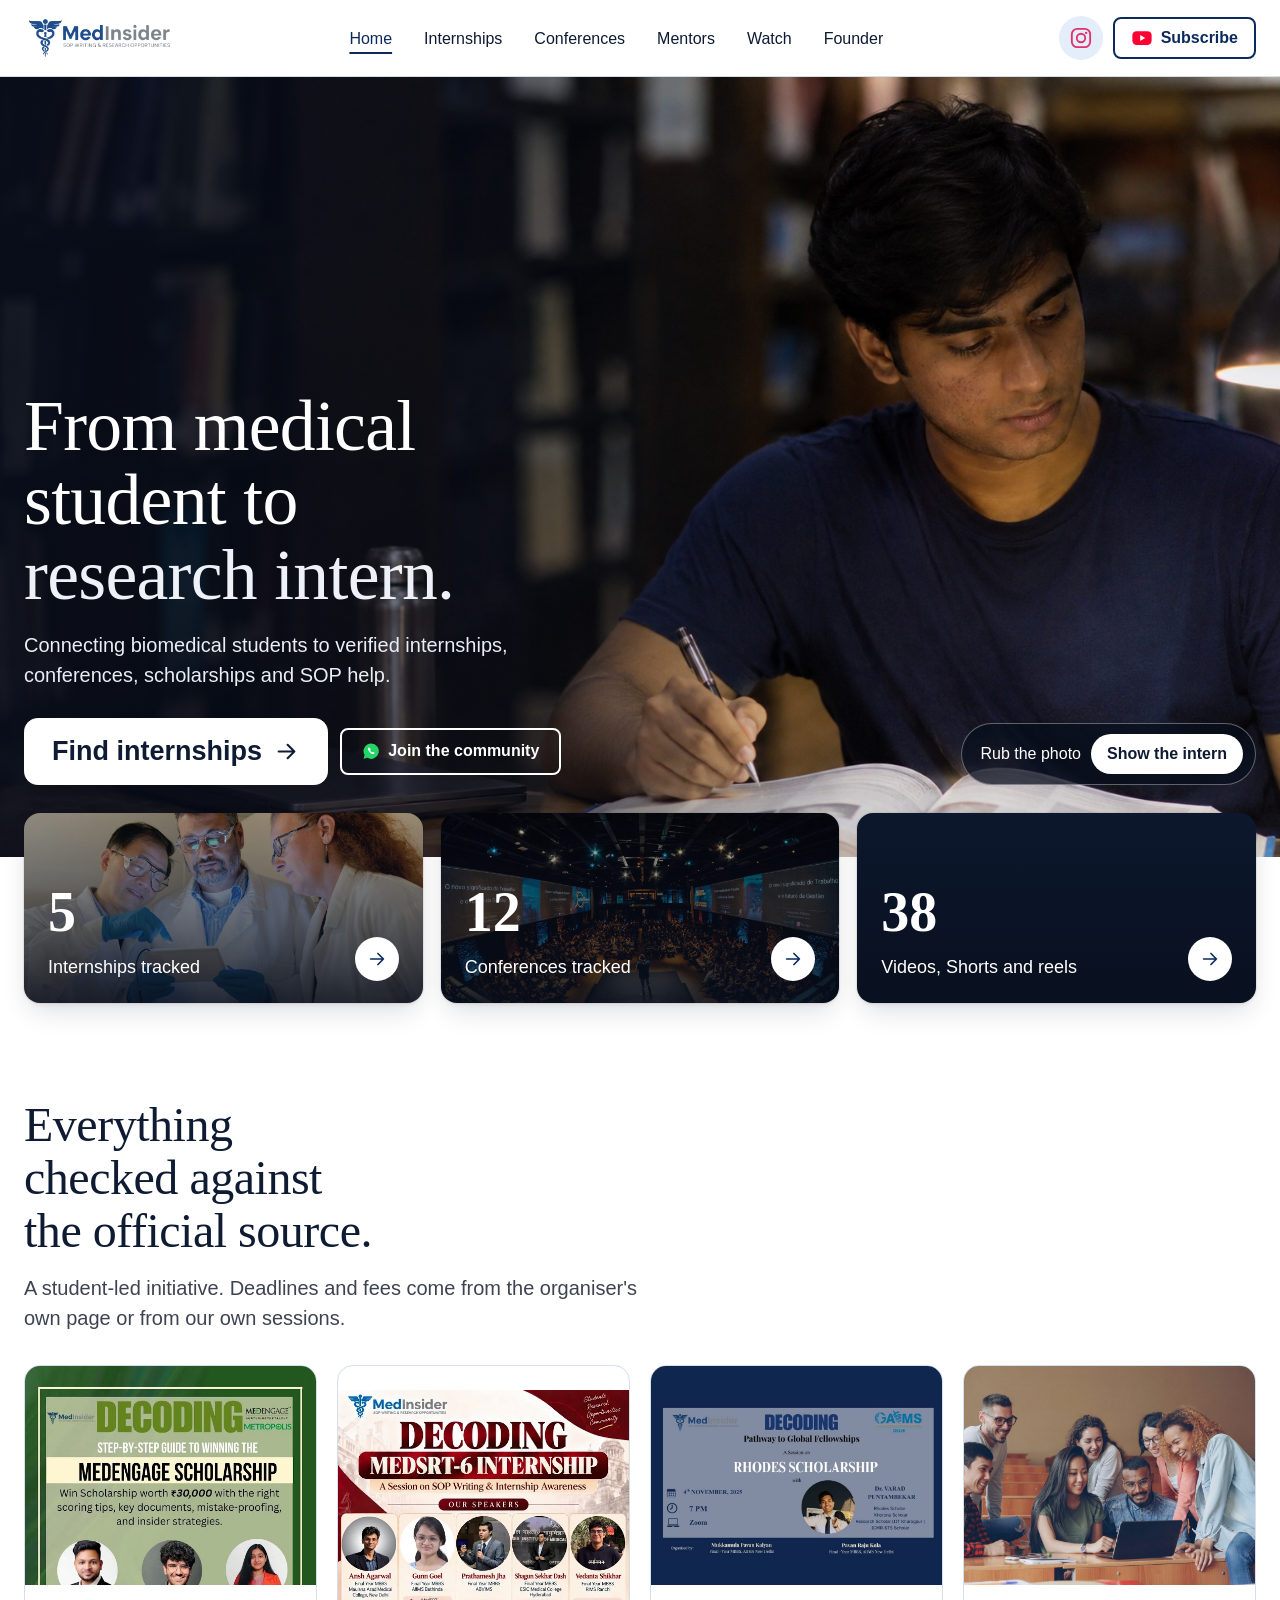
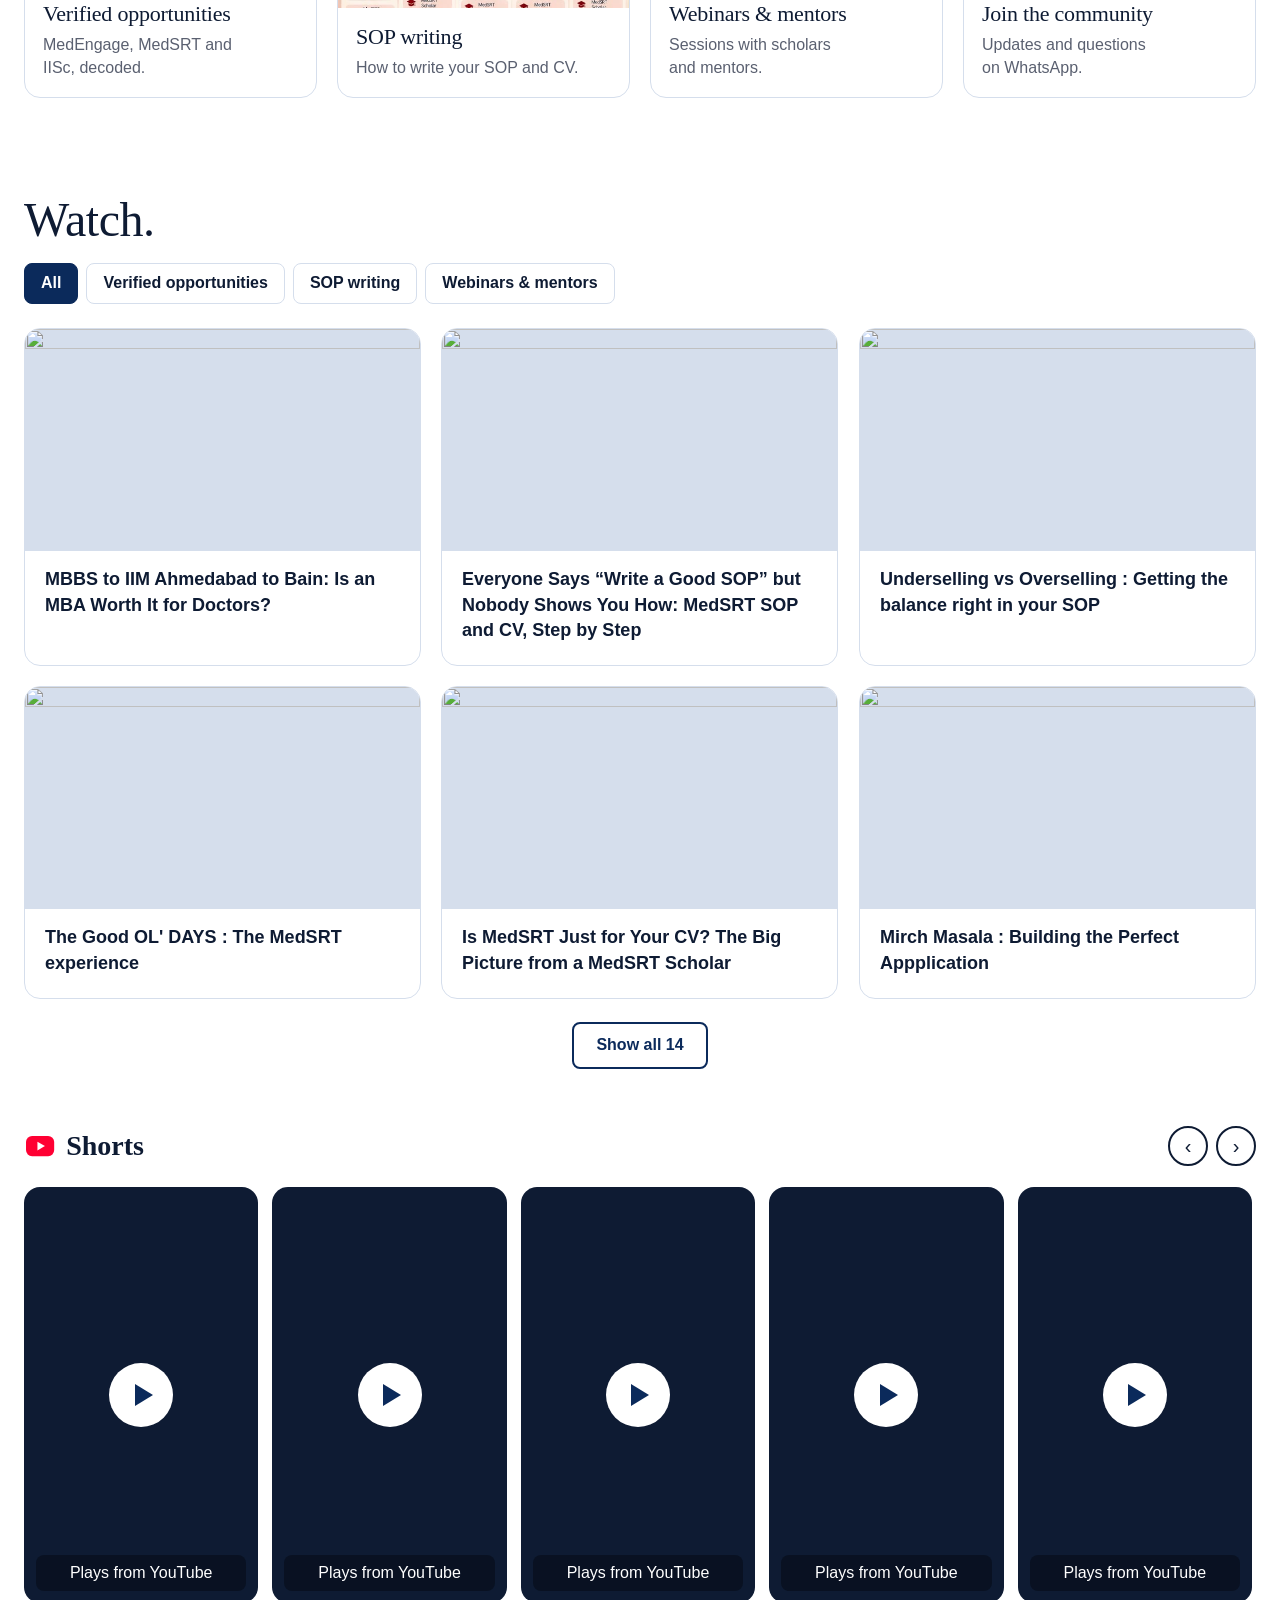
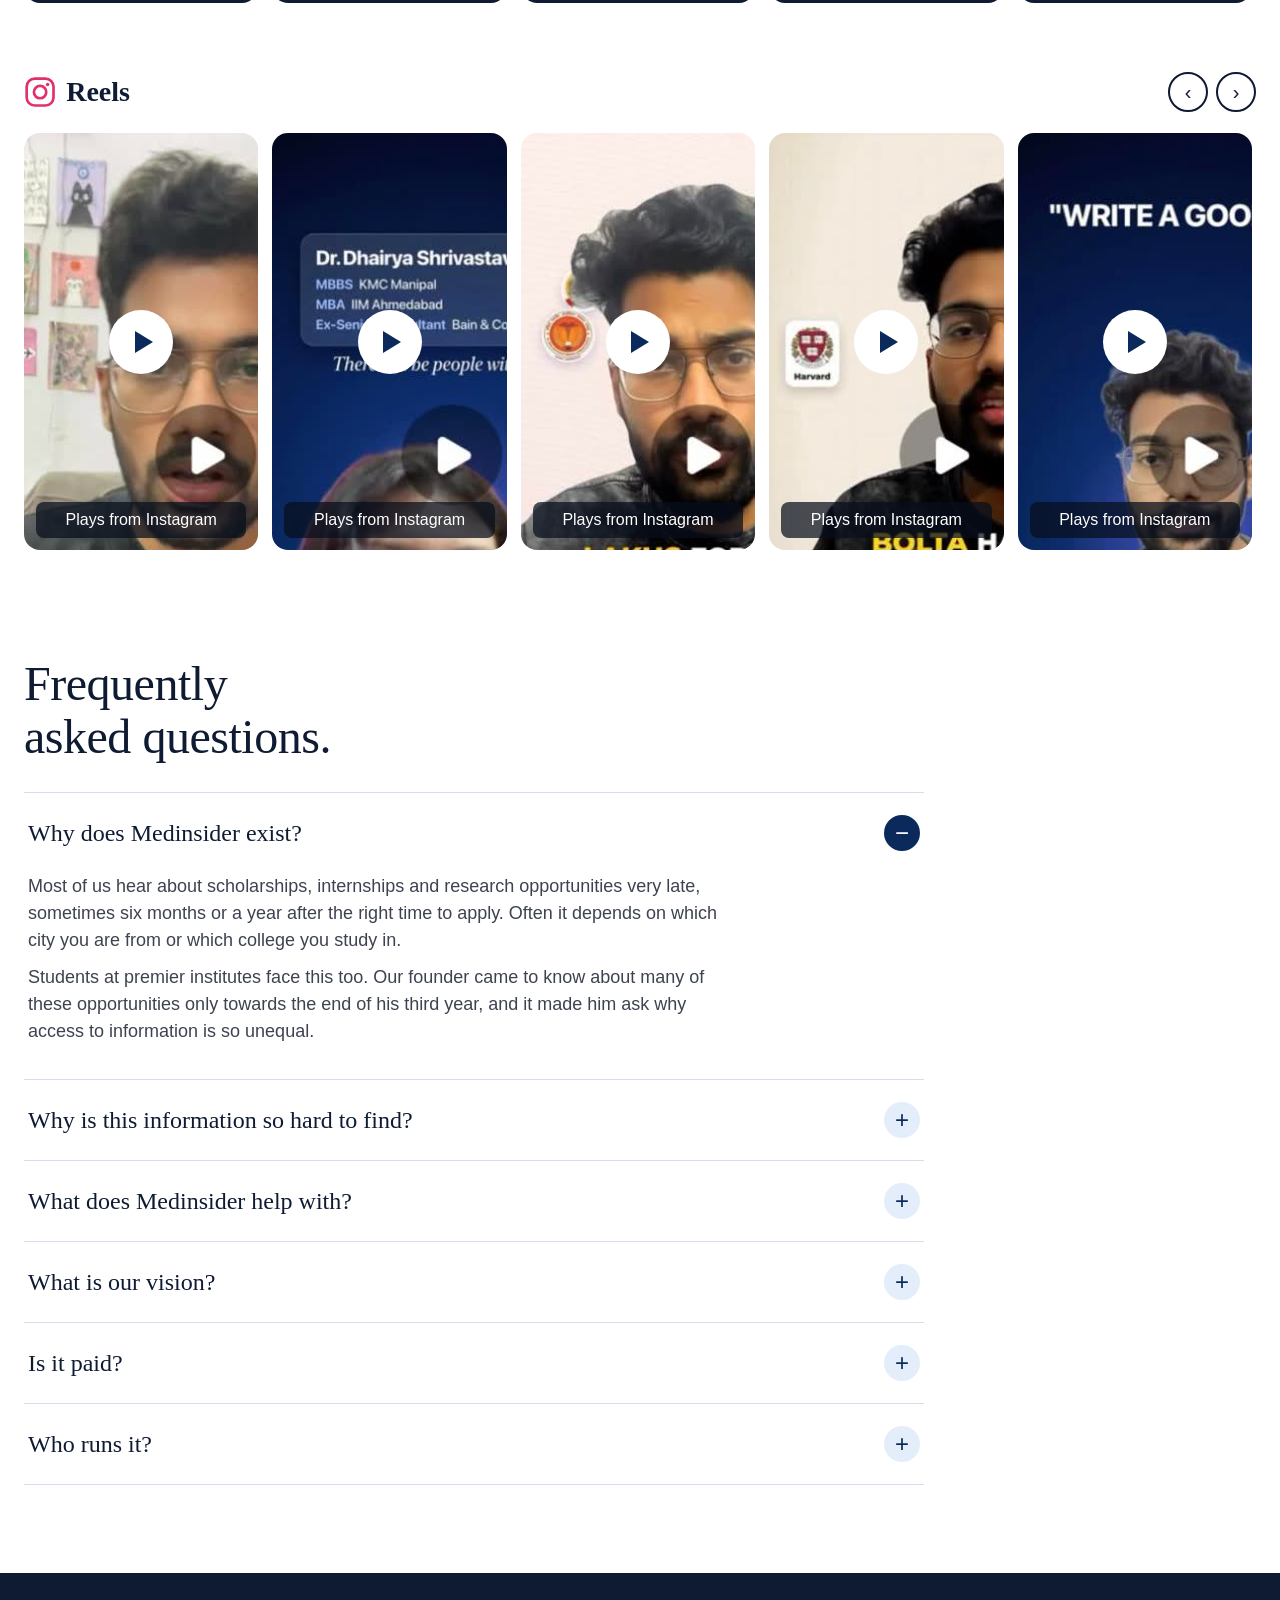
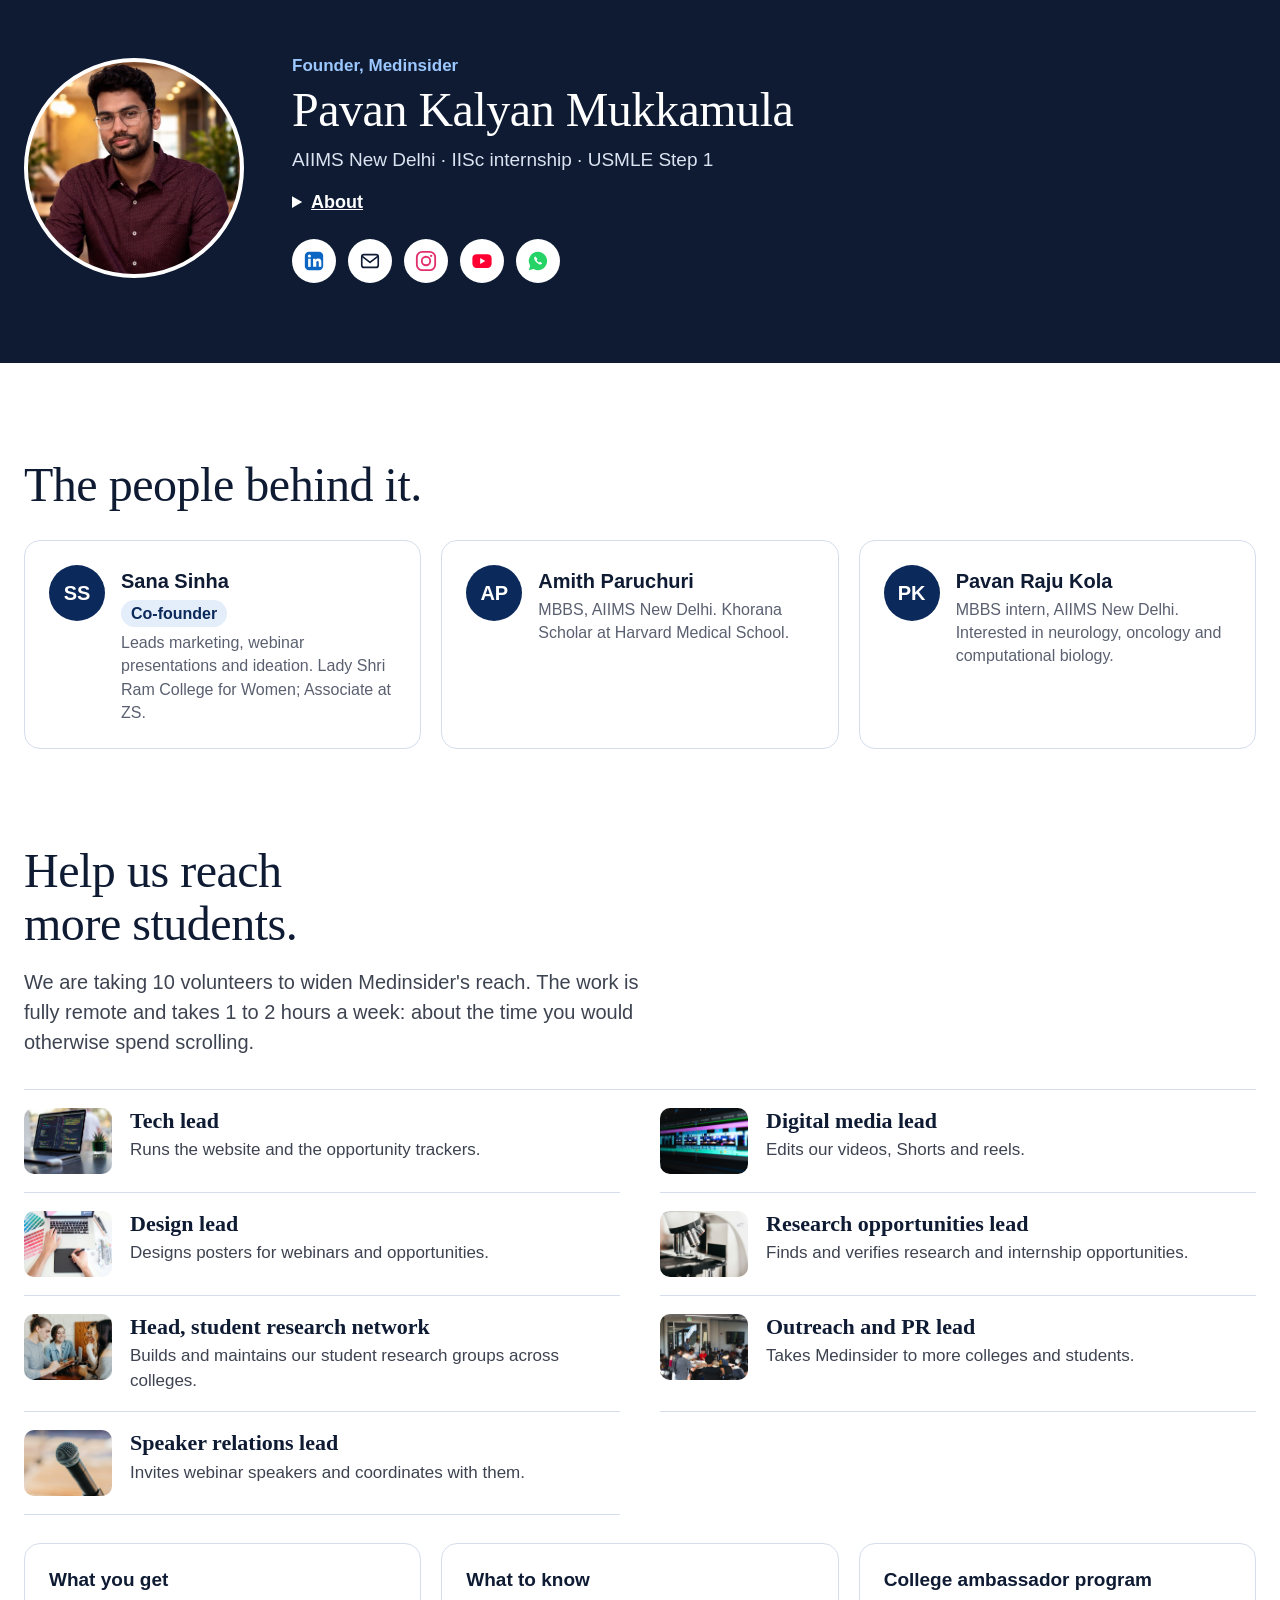
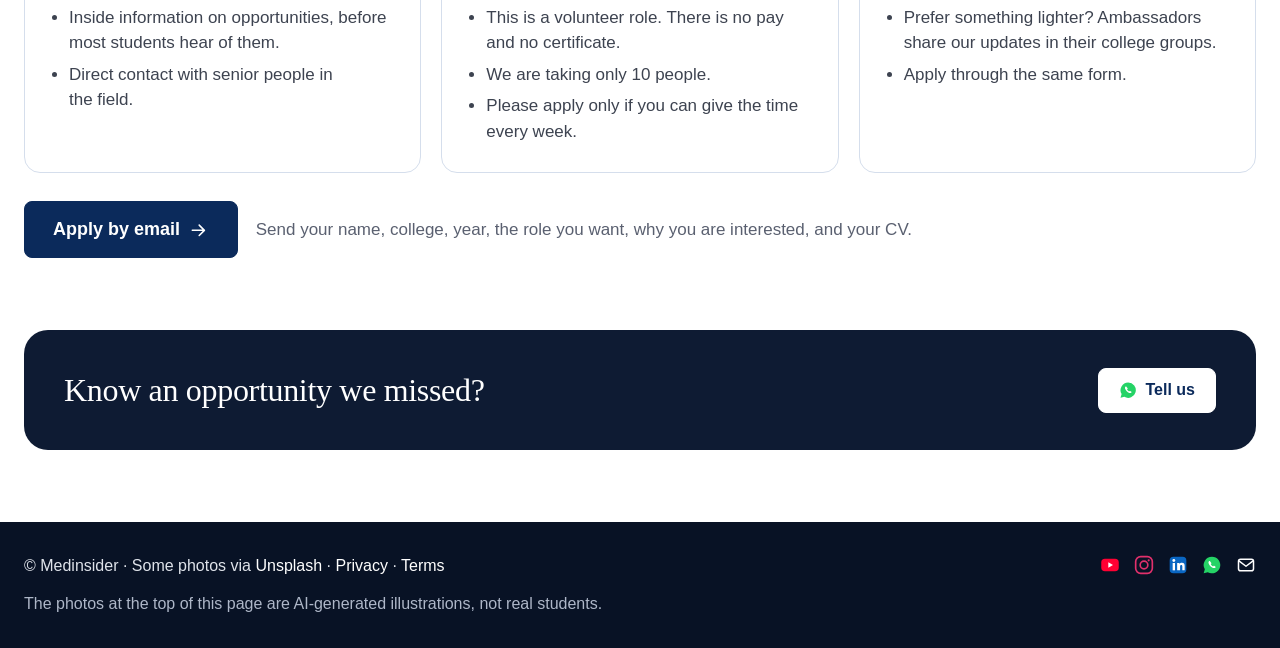
==== commit c1446f40: "Align Shorts and reels rows; fix founder block alignment Co-Authored-By: Claude Fable 5.2 <noreply@a" ====
--- a/index.html
+++ b/index.html
@@ -19,10 +19,10 @@
 <link rel="preconnect" href="https://fonts.googleapis.com">
 <link rel="preconnect" href="https://fonts.gstatic.com" crossorigin>
 <link rel="stylesheet" href="https://fonts.googleapis.com/css2?family=Inter:wght@400;500;600;700&family=Source+Serif+4:wght@500;600&display=swap">
-<link rel="stylesheet" href="base.css?v=51">
+<link rel="stylesheet" href="base.css?v=52">
 <style>
 /* hero: full-width photo. The student photo is painted on a canvas; rubbing erases it and shows the intern photo underneath. */
-.hero{position:relative;height:min(calc(100svh - 76px),780px);min-height:540px;overflow:hidden;background:#0e1b33 url(img/hero-intern.jpg?v=51) 80% 30%/cover;color:#fff;touch-action:pan-y}
+.hero{position:relative;height:min(calc(100svh - 76px),780px);min-height:540px;overflow:hidden;background:#0e1b33 url(img/hero-intern.jpg?v=52) 80% 30%/cover;color:#fff;touch-action:pan-y}
 .hero>img,.hero>canvas{position:absolute;inset:0;width:100%;height:100%;object-fit:cover;object-position:80% 30%;transition:opacity .6s}
 .hero.done>canvas{opacity:0}
 .hero::after{content:"";position:absolute;inset:0;pointer-events:none;background:linear-gradient(90deg,rgba(8,14,28,.86) 0%,rgba(8,14,28,.55) 38%,rgba(8,14,28,0) 66%)}
@@ -86,22 +86,19 @@
 .allbtn:hover{background:var(--blue);color:#fff}
 .reels{display:flex;gap:14px;overflow-x:auto;scroll-snap-type:x mandatory;padding:4px 2px 12px;scrollbar-width:none}
 .reels::-webkit-scrollbar{display:none}
-.reels>*{flex:0 0 min(328px,80vw);height:600px;border:0;border-radius:16px;background:var(--tile);scroll-snap-align:start}
+.reels>*{flex:0 0 calc((100% - 56px)/5);aspect-ratio:9/16;height:auto;min-width:0;border:0;border-radius:16px;background:var(--tile);scroll-snap-align:start}
 .embed{position:relative;cursor:pointer;background:var(--dark) center/cover no-repeat;color:#fff;display:grid;place-items:center;padding:0}
 #reels-track .embed{background:var(--blue)}
 .embed .pl{width:64px;height:64px;border-radius:50%;background:#fff;display:grid;place-items:center}
 .embed .pl::after{content:"";border-left:18px solid var(--blue);border-block:11px solid transparent;margin-left:5px}
 .embed .lb{position:absolute;left:12px;right:12px;bottom:12px;padding:6px 10px;border-radius:8px;background:rgba(8,14,28,.72);font-size:16px;text-align:center}
 .embed:hover .pl,.embed:focus-visible .pl{transform:scale(1.06)}
-.shortswrap{max-width:818px;margin:0 auto}
-#shorts-track{--sw:min(260px,64vw);align-items:flex-start}
-#shorts-track>*{flex:0 0 var(--sw);width:var(--sw);height:calc(var(--sw)*1.7778)}
 .reels>[hidden]{display:none}
 
 /* founder: dark band with a light that follows the cursor */
 .band{position:relative;margin-top:88px;background:var(--dark);color:#fff;padding:80px 24px;overflow:hidden}
-.founder{position:relative;max-width:1100px;margin:0 auto;display:grid;grid-template-columns:240px 1fr;gap:56px;align-items:center}
-.avatar{position:relative;width:220px;height:220px;margin:auto;border-radius:50%;background:#fff;border:4px solid #fff}
+.founder{position:relative;max-width:1252px;margin:0 auto;display:grid;grid-template-columns:220px 1fr;gap:48px;align-items:center}
+.avatar{position:relative;width:220px;height:220px;margin:0;border-radius:50%;background:#fff;border:4px solid #fff}
 .avatar b,.avatar img{position:absolute;inset:0;width:100%;height:100%;border-radius:50%;object-fit:cover}
 .avatar img{object-position:50% 12%}
 .avatar b{display:grid;place-items:center;font-size:56px;font-weight:600;color:var(--ink)}
@@ -138,10 +135,10 @@
 
 /* recruiting: a plain two-column list of roles */
 .roles{display:grid;grid-template-columns:1fr 1fr;gap:0 40px;border-top:1px solid var(--line)}
-.role{display:grid;grid-template-columns:88px 1fr;grid-template-rows:auto 1fr;column-gap:18px;align-items:start;padding:18px 0;border-bottom:1px solid var(--line)}
-.role::before{content:"";grid-row:1/3;width:88px;height:66px;border-radius:10px;background:var(--img) center/cover,var(--tile)}
-.role b{font-family:"Source Serif 4",Georgia,serif;font-size:22px;font-weight:600;line-height:1.2;color:var(--ink)}
-.role span{font-size:17px;line-height:1.45;color:var(--body);margin-top:4px}
+.roles .role{display:grid;grid-template-columns:88px 1fr;grid-template-rows:auto 1fr;column-gap:18px;align-items:start;padding:18px 0;border-bottom:1px solid var(--line)}
+.roles .role::before{content:"";grid-row:1/3;width:88px;height:66px;border-radius:10px;background:var(--img) center/cover,var(--tile)}
+.roles .role b{font-family:"Source Serif 4",Georgia,serif;font-size:22px;font-weight:600;line-height:1.2;color:var(--ink)}
+.roles .role span{font-size:17px;line-height:1.45;color:var(--body);margin-top:4px}
 .terms{display:grid;grid-template-columns:repeat(3,1fr);gap:20px;margin-top:28px}
 .terms>div{border:1px solid var(--line);border-radius:16px;padding:22px 24px}
 .terms b{display:block;margin-bottom:10px;font-size:19px;color:var(--ink)}
@@ -171,11 +168,13 @@
   .doors{grid-template-columns:1fr;gap:12px;margin-top:-36px;padding:0 18px}
   .door{min-height:120px;padding:16px 18px}.door b{font-size:40px}
   .topics{grid-template-columns:1fr 1fr;gap:14px}.topic h3{font-size:18px;padding:12px 12px 4px}.topic p{padding:0 12px 14px}
+  .reels>*{flex-basis:calc((100% - 14px)/2.15)}
   .band{padding:56px 18px;margin-top:64px}
   .faq summary{font-size:20px;padding:18px 2px}
   .team{grid-template-columns:1fr;gap:12px}
-  .roles{grid-template-columns:1fr}.role{grid-template-columns:72px 1fr}.role::before{width:72px;height:56px}.role b{font-size:19px}.terms{grid-template-columns:1fr;gap:12px}
+  .roles{grid-template-columns:1fr}.roles .role{grid-template-columns:72px 1fr}.roles .role::before{width:72px;height:56px}.roles .role b{font-size:19px}.terms{grid-template-columns:1fr;gap:12px}
   .founder{grid-template-columns:1fr;gap:28px;text-align:center}
+  .avatar{margin:0 auto}
   .founder .links{justify-content:center}
   .ask{padding:0 18px}
 }
@@ -190,7 +189,7 @@
 </div></nav>
 
 <header class="hero" id="hero">
-  <img src="img/hero-student.jpg?v=51" alt="A medical student studying in a library. Rubbing the photo shows the same student working as a research intern in a lab." width="1672" height="941">
+  <img src="img/hero-student.jpg?v=52" alt="A medical student studying in a library. Rubbing the photo shows the same student working as a research intern in a lab." width="1672" height="941">
   <canvas id="rub" aria-hidden="true"></canvas>
   <div class="txt">
     <h1>From medical student to <span class="hl">research intern.</span></h1>
@@ -214,9 +213,9 @@
     <h2>Everything checked against the official source.</h2>
     <p class="lede">A student-led initiative. Deadlines and fees come from the organiser's own page or from our own sessions.</p>
     <div class="topics">
-      <a class="topic" href="#watch" data-f="opp" style="--img:url(img/opp.jpg?v=51)"><p>MedEngage, MedSRT and IISc, decoded.</p><h3>Verified opportunities</h3></a>
-      <a class="topic" href="#watch" data-f="sop" style="--img:url(img/sop.jpg?v=51)"><p>How to write your SOP and CV.</p><h3>SOP writing</h3></a>
-      <a class="topic" href="#watch" data-f="web" style="--img:url(img/web.jpg?v=51)"><p>Sessions with scholars and mentors.</p><h3>Webinars &amp; mentors</h3></a>
+      <a class="topic" href="#watch" data-f="opp" style="--img:url(img/opp.jpg?v=52)"><p>MedEngage, MedSRT and IISc, decoded.</p><h3>Verified opportunities</h3></a>
+      <a class="topic" href="#watch" data-f="sop" style="--img:url(img/sop.jpg?v=52)"><p>How to write your SOP and CV.</p><h3>SOP writing</h3></a>
+      <a class="topic" href="#watch" data-f="web" style="--img:url(img/web.jpg?v=52)"><p>Sessions with scholars and mentors.</p><h3>Webinars &amp; mentors</h3></a>
       <a class="topic" href="https://chat.whatsapp.com/HIcrRCOnMXx1Umobu8Nfl6" target="_blank" rel="noopener" style="--img:url(img/collab.jpg)"><p>Updates and questions on WhatsApp.</p><h3>Join the community</h3></a>
     </div>
   </section>
@@ -317,8 +316,8 @@
 
 <footer><div class="in"><span>© Medinsider · Some photos via <a href="https://unsplash.com" target="_blank" rel="noopener">Unsplash</a> · <a href="privacy.html">Privacy</a> · <a href="terms.html">Terms</a></span><span class="fi"><a href="https://www.youtube.com/@Medinsider2025" target="_blank" rel="noopener" aria-label="YouTube"><svg class="ico yt"><use href="#yt"/></svg></a><a href="https://www.instagram.com/medinsider.pavan/" target="_blank" rel="noopener" aria-label="Instagram"><svg class="ico ig"><use href="#ig"/></svg></a><a href="https://www.linkedin.com/in/mukkamula-pavan-kalyan-8583682a3/" target="_blank" rel="noopener" aria-label="LinkedIn"><svg class="ico li"><use href="#li"/></svg></a><a href="https://chat.whatsapp.com/HIcrRCOnMXx1Umobu8Nfl6" target="_blank" rel="noopener" aria-label="WhatsApp"><svg class="ico wa"><use href="#wa"/></svg></a><a href="mailto:pk10171729@gmail.com" aria-label="Email"><svg class="ico ml"><use href="#mail"/></svg></a></span></div><small>The photos at the top of this page are AI-generated illustrations, not real students.</small></footer>
 
-<script src="sprite.js?v=51"></script>
-<script src="data.js?v=51"></script>
-<script src="home.js?v=51"></script>
+<script src="sprite.js?v=52"></script>
+<script src="data.js?v=52"></script>
+<script src="home.js?v=52"></script>
 </body>
 </html>
